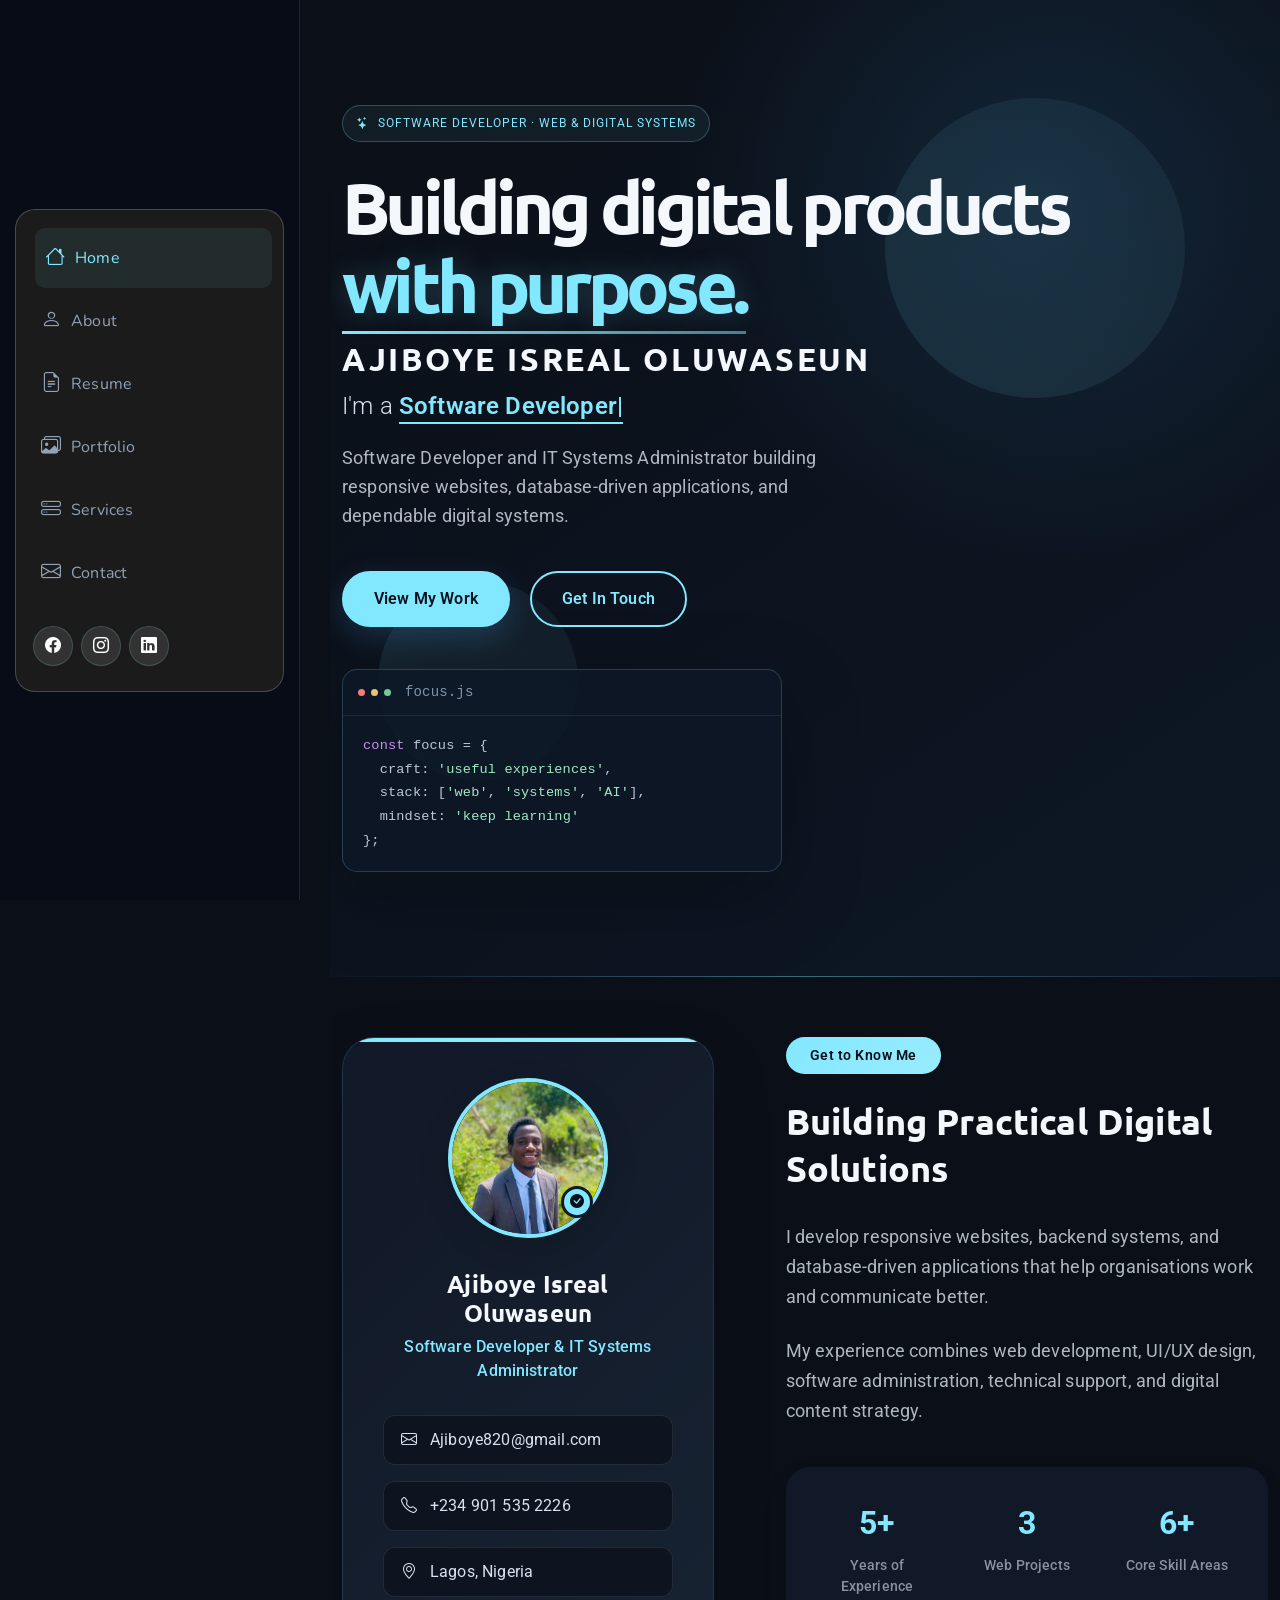
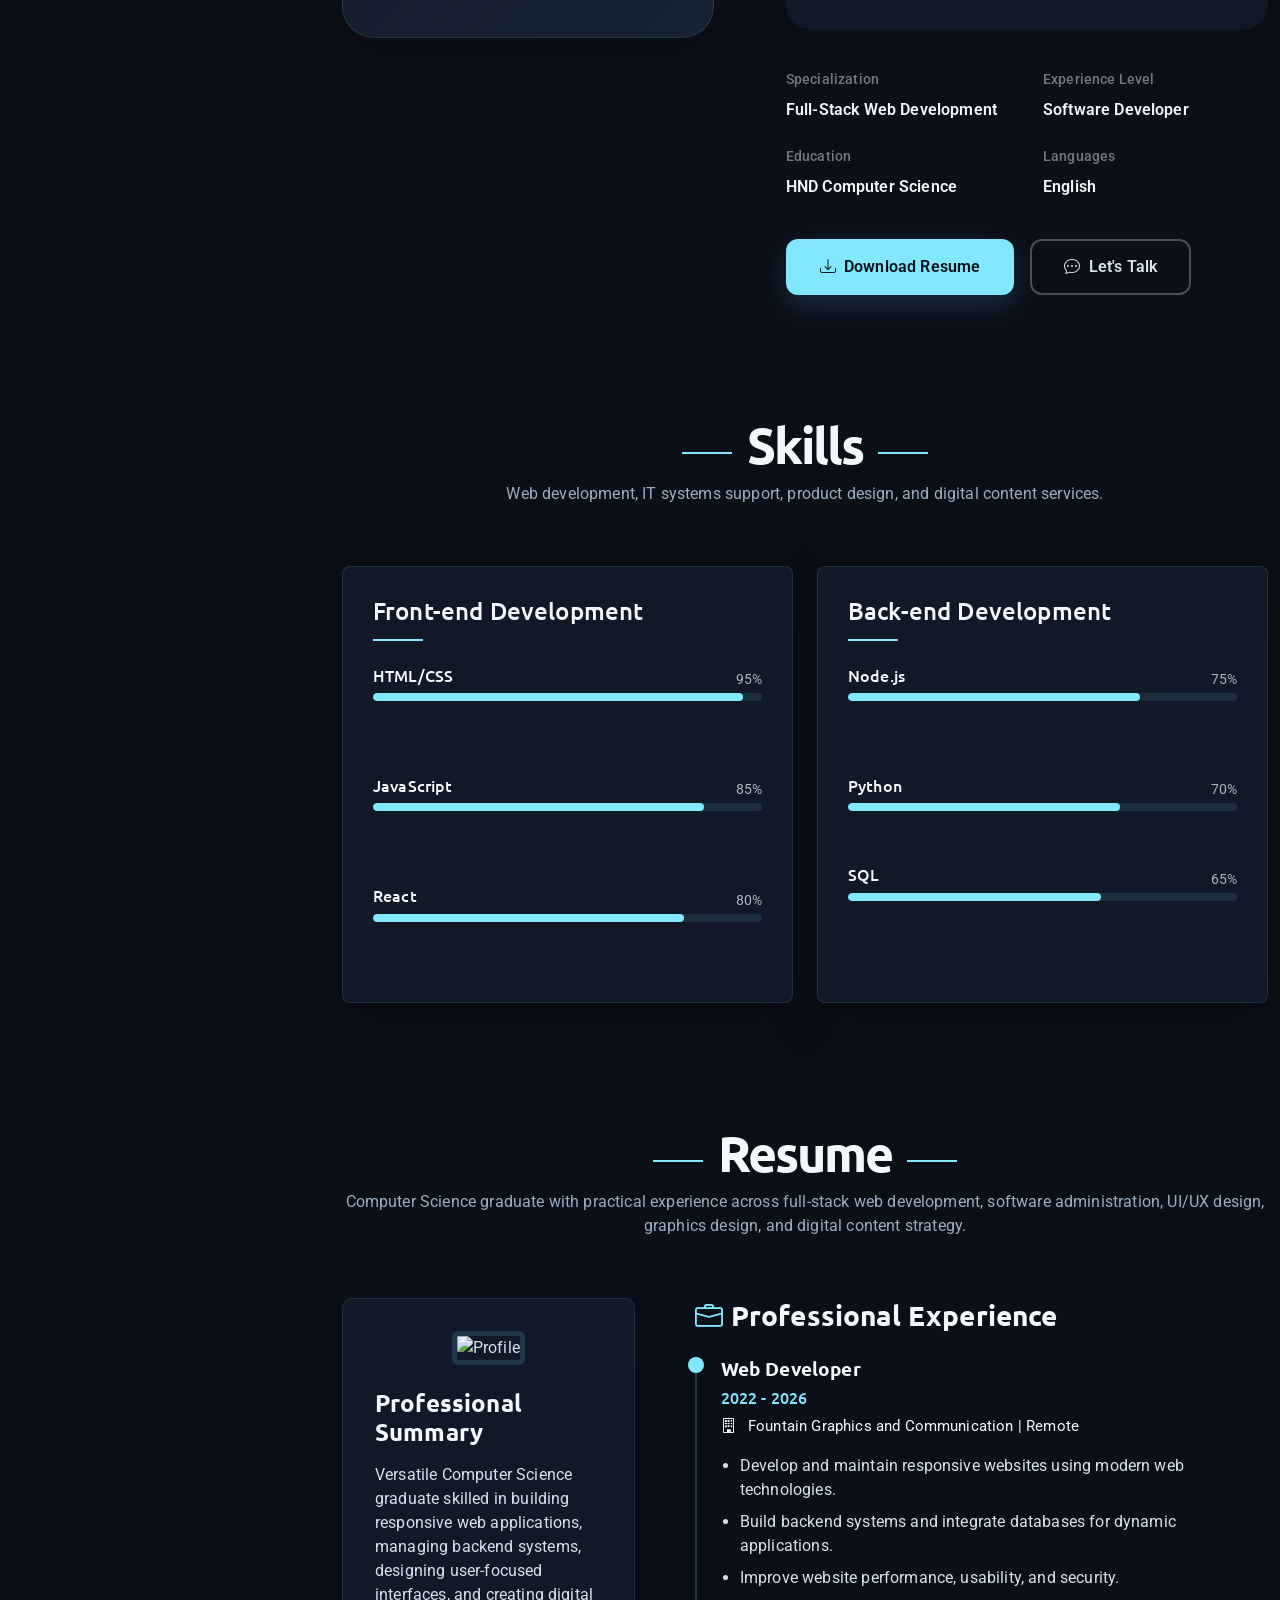
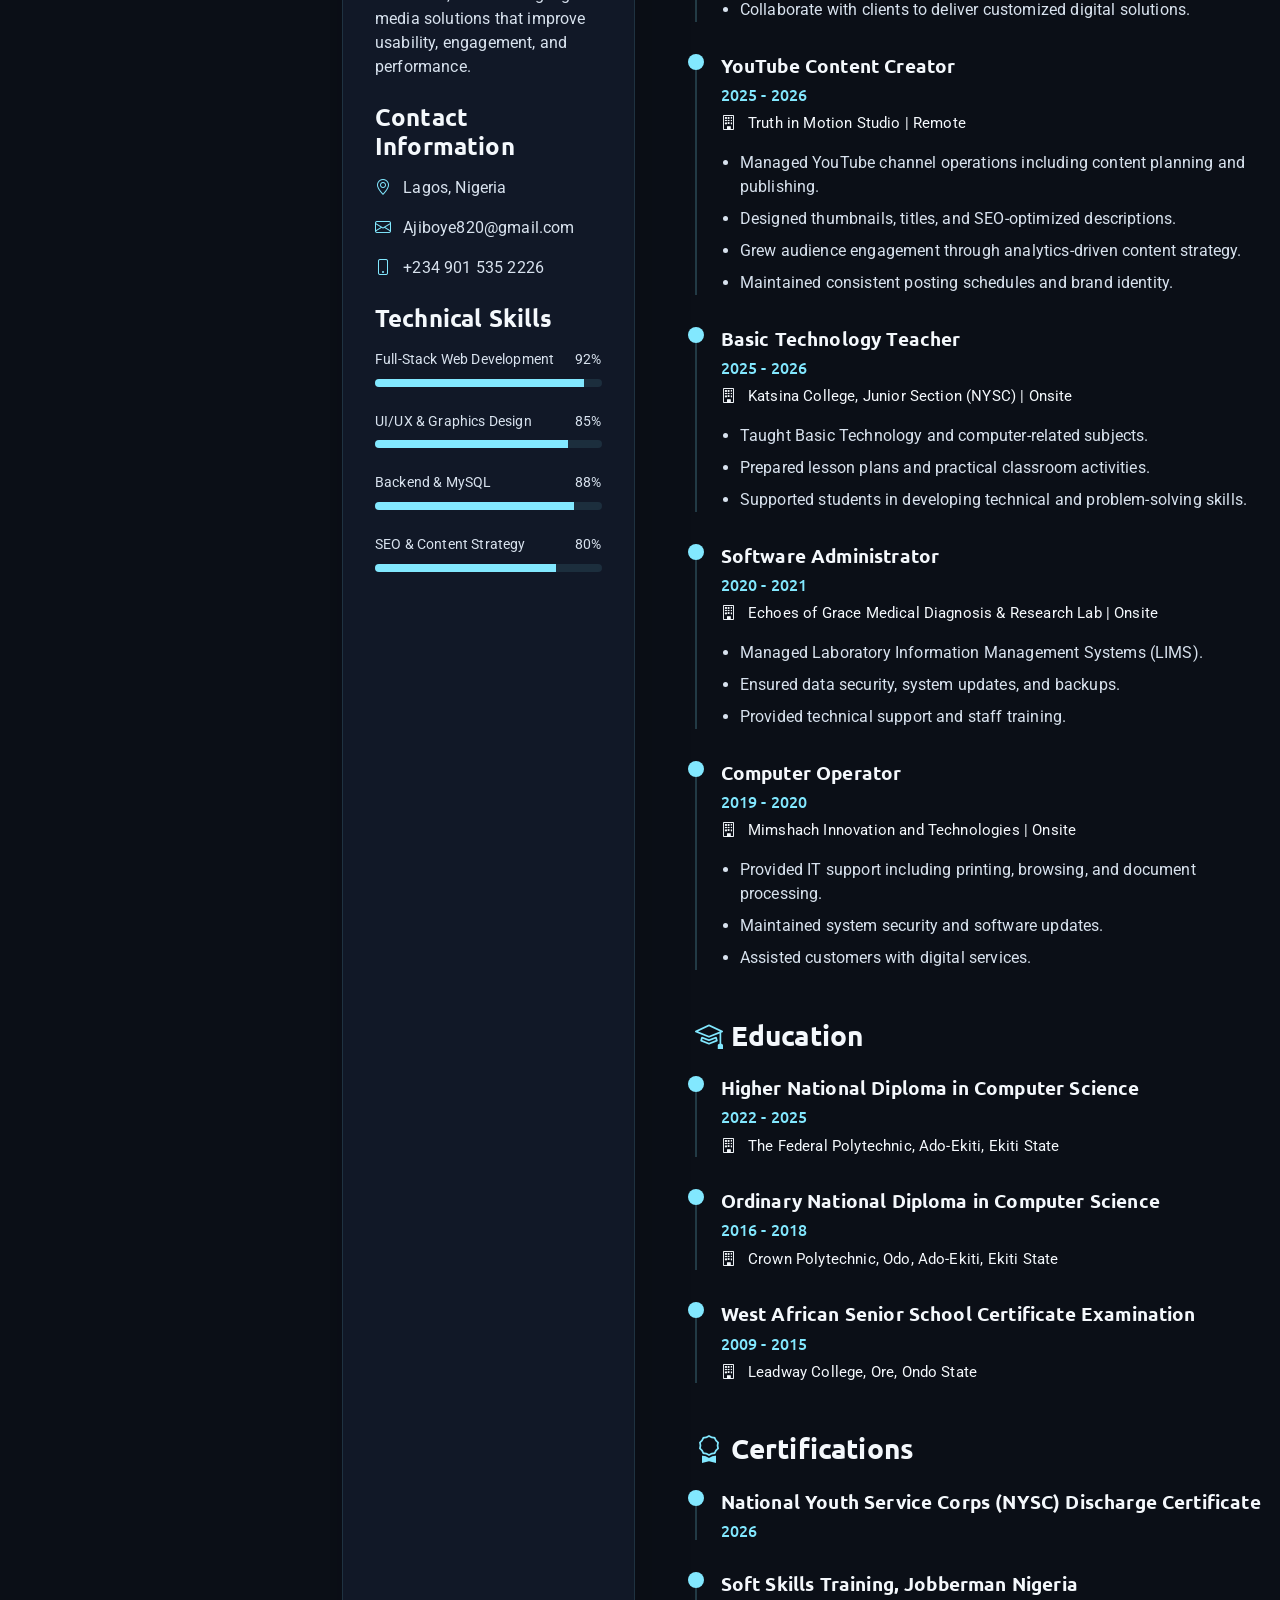
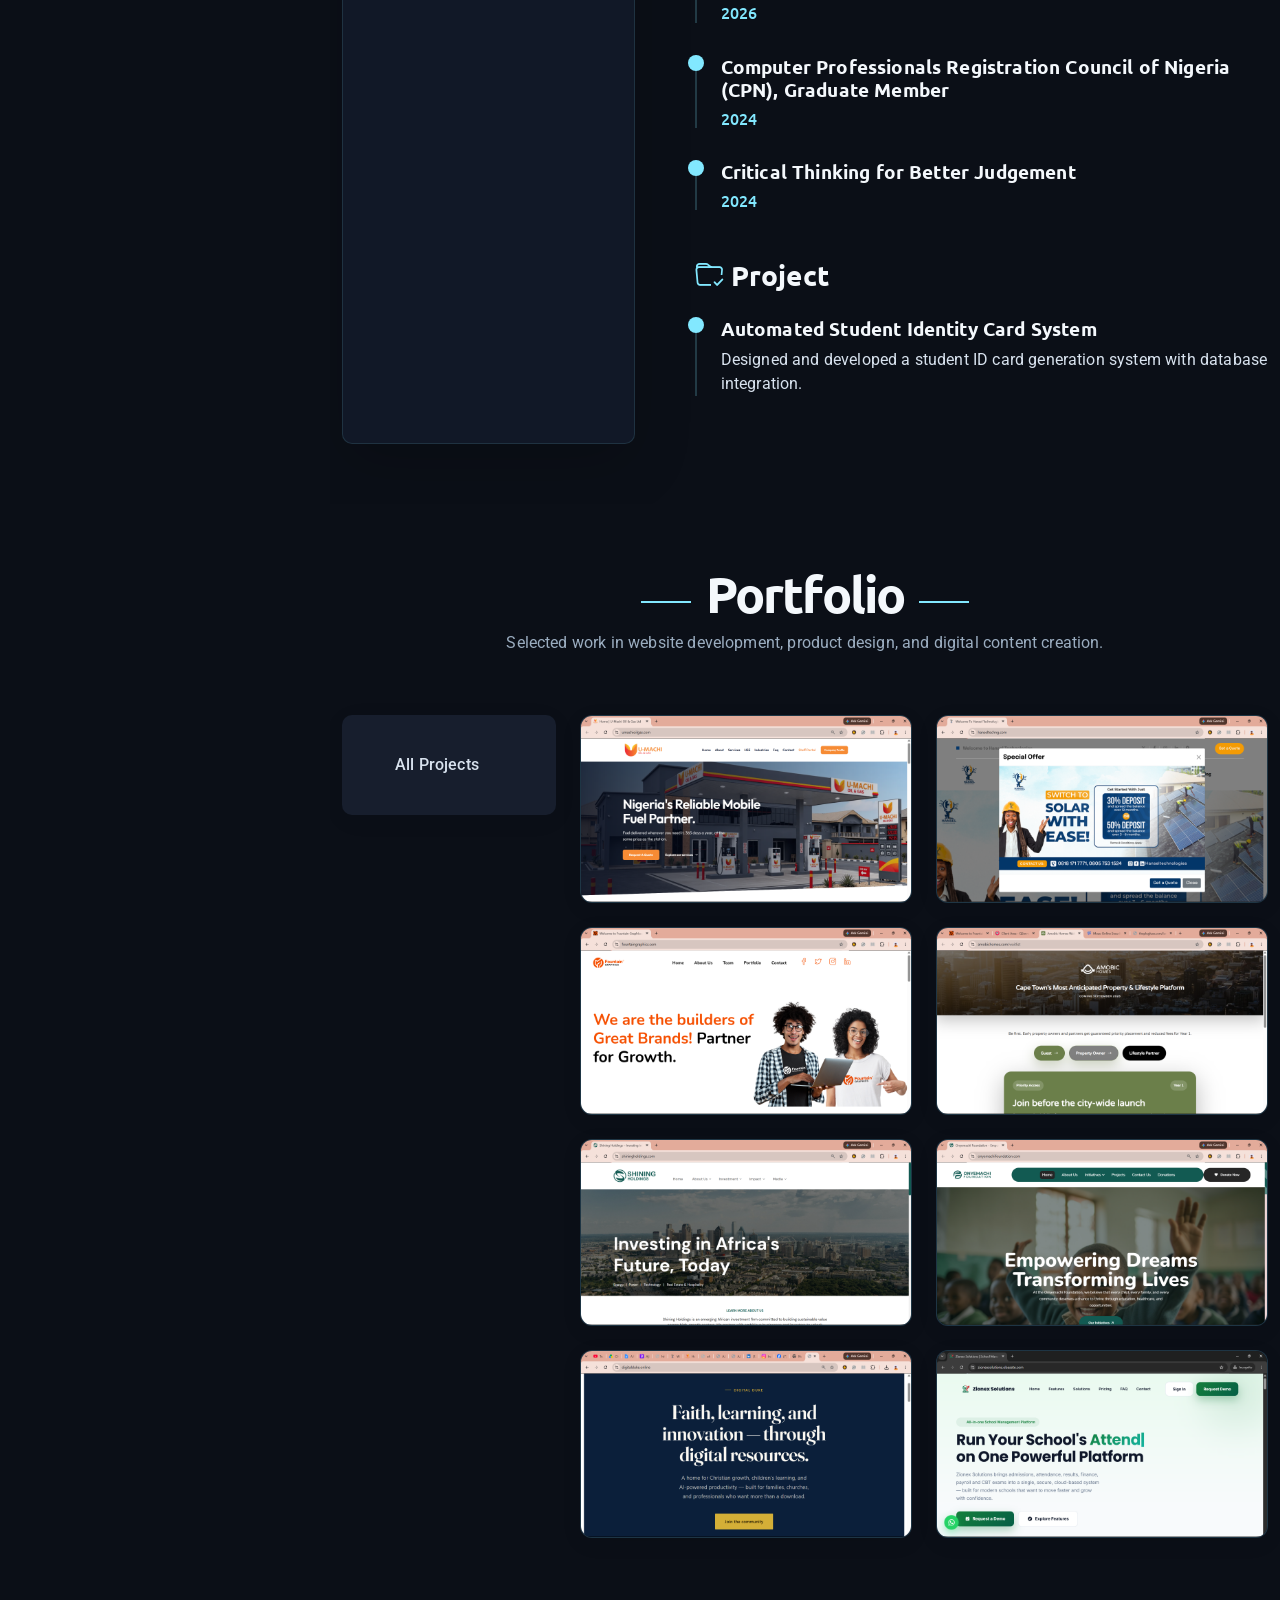
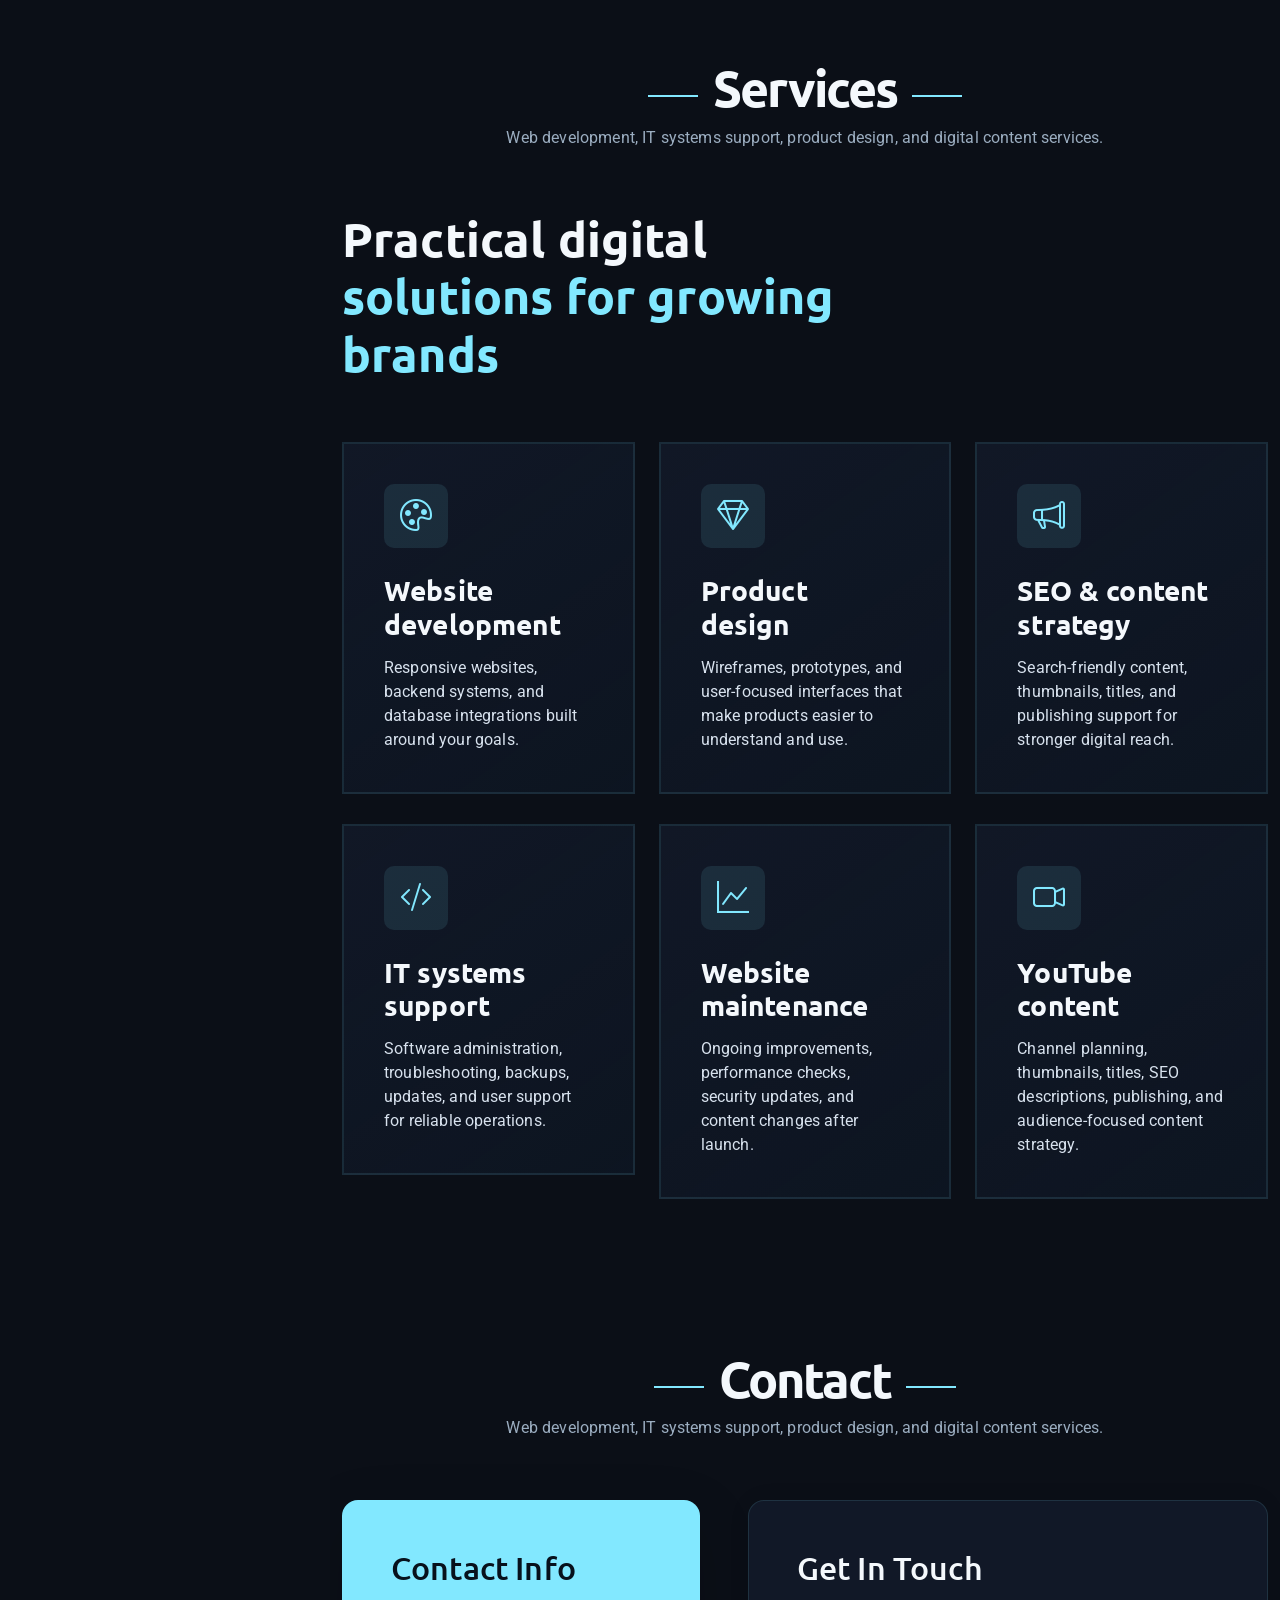
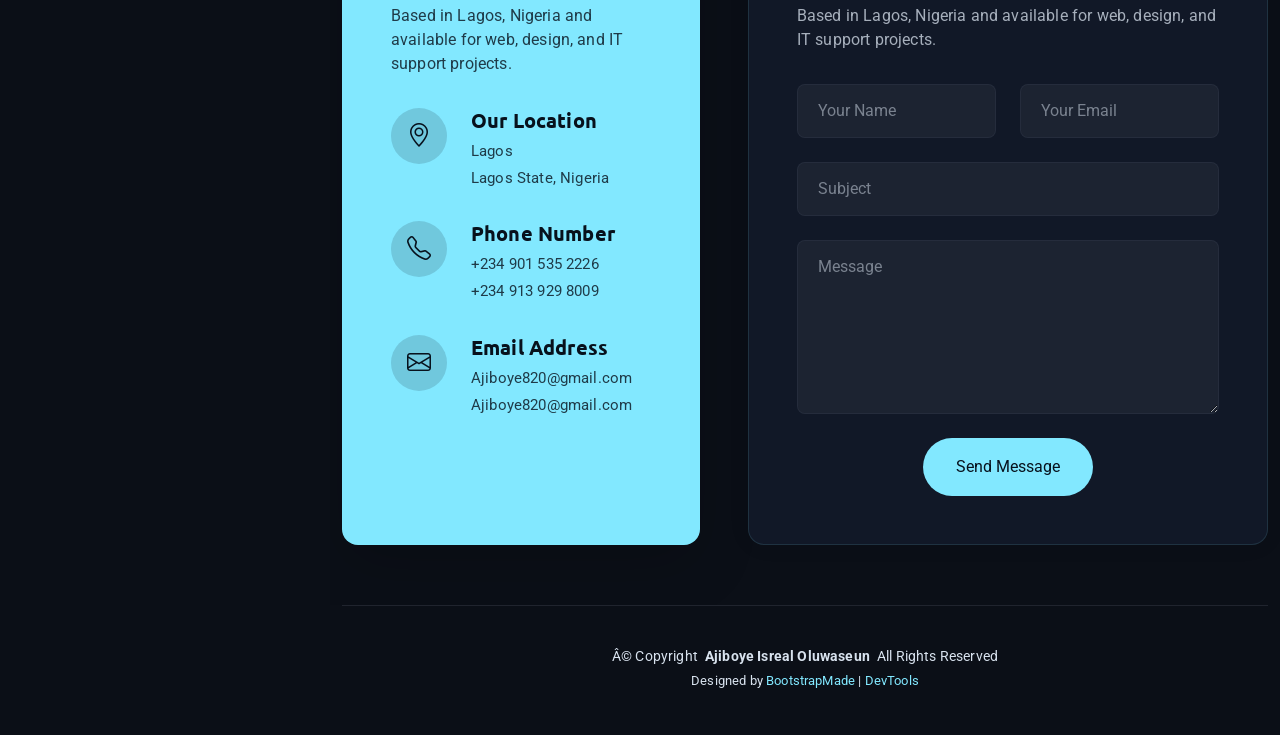
==== index.html @ 8c98b82a "commit" ====
<!DOCTYPE html>
<html lang="en">

<head>
  <meta charset="utf-8">
  <meta content="width=device-width, initial-scale=1.0" name="viewport">
  <title>Ajiboye Isreal Oluwaseun || Portfolio Page</title>
  <meta name="description" content="">
  <meta name="keywords" content="">

  <!-- Favicons -->
  <link href="assets/img/favicon.png" rel="icon">
  <link href="assets/img/apple-touch-icon.png" rel="apple-touch-icon">

  <!-- Fonts -->
  <link href="https://fonts.googleapis.com" rel="preconnect">
  <link href="https://fonts.gstatic.com" rel="preconnect" crossorigin>
  <link href="https://fonts.googleapis.com/css2?family=Roboto:ital,wght@0,100;0,300;0,400;0,500;0,700;0,900;1,100;1,300;1,400;1,500;1,700;1,900&family=Ubuntu:ital,wght@0,300;0,400;0,500;0,700;1,300;1,400;1,500;1,700&family=Nunito:ital,wght@0,200;0,300;0,400;0,500;0,600;0,700;0,800;0,900;1,200;1,300;1,400;1,500;1,600;1,700;1,800;1,900&display=swap" rel="stylesheet">

  <!-- Vendor CSS Files -->
  <link href="assets/vendor/bootstrap/css/bootstrap.min.css" rel="stylesheet">
  <link href="assets/vendor/bootstrap-icons/bootstrap-icons.css" rel="stylesheet">
  <link href="assets/vendor/aos/aos.css" rel="stylesheet">
  <link href="assets/vendor/glightbox/css/glightbox.min.css" rel="stylesheet">
  <link href="assets/vendor/swiper/swiper-bundle.min.css" rel="stylesheet">

  <!-- Main CSS File -->
  <link href="assets/css/main.css" rel="stylesheet">

  <!-- =======================================================
  * Template Name: SnapFolio
  * Template URL: https://bootstrapmade.com/snapfolio-bootstrap-portfolio-template/
  * Updated: Jul 21 2025 with Bootstrap v5.3.7
  * Author: BootstrapMade.com
  * License: https://bootstrapmade.com/license/
  ======================================================== -->
</head>

<body class="index-page">

  <header id="header" class="header dark-background d-flex flex-column justify-content-center">
    <i class="header-toggle d-xl-none bi bi-list"></i>

    <div class="header-container d-flex flex-column align-items-start">
      <nav id="navmenu" class="navmenu">
        <ul>
          <li><a href="#hero" class="active"><i class="bi bi-house navicon"></i>Home</a></li>
          <li><a href="#about"><i class="bi bi-person navicon"></i> About</a></li>
          <li><a href="#resume"><i class="bi bi-file-earmark-text navicon"></i> Resume</a></li>
          <li><a href="#portfolio"><i class="bi bi-images navicon"></i> Portfolio</a></li>
          <li><a href="#services"><i class="bi bi-hdd-stack navicon"></i> Services</a></li>
        
          <li><a href="#contact"><i class="bi bi-envelope navicon"></i> Contact</a></li>
        </ul>
      </nav>

      <div class="social-links text-center">
        <a href="https://www.facebook.com/hisrealite" class="facebook" target="_blank" rel="noopener noreferrer" aria-label="Facebook"><i class="bi bi-facebook"></i></a>
        <a href="https://www.instagram.com/hisrealitee/" class="instagram" target="_blank" rel="noopener noreferrer" aria-label="Instagram"><i class="bi bi-instagram"></i></a>
        <a href="https://www.linkedin.com/in/ajiboye-isreal-oluwaseun-0b1a16161/" class="linkedin" target="_blank" rel="noopener noreferrer" aria-label="LinkedIn"><i class="bi bi-linkedin"></i></a>
      </div>

    </div>

  </header>

  <main class="main">

    <!-- Hero Section -->
    <section id="hero" class="hero section">

      <div class="background-elements">
        <div class="bg-circle circle-1"></div>
        <div class="bg-circle circle-2"></div>
      </div>

      <div class="hero-content">

        <div class="container">
          <div class="row align-items-center">

            <div class="col-lg-12" data-aos="fade-right" data-aos-delay="100">
              <div class="hero-text">
                <span class="hero-kicker"><i class="bi bi-stars"></i> Software Developer · Web &amp; Digital Systems</span>
                <h1>Building digital products<br><span class="accent-text">with purpose.</span></h1>
                <h2>Ajiboye Isreal Oluwaseun</h2>
                <p class="lead">I'm a <span class="typed" data-typed-items="Software Developer, Full-Stack Web Developer, IT Systems Administrator"></span></p>
                <p class="description">Software Developer and IT Systems Administrator building responsive websites, database-driven applications, and dependable digital systems.</p>

                <div class="hero-actions">
                  <a href="#portfolio" class="btn btn-primary">View My Work</a>
                  <a href="#contact" class="btn btn-outline">Get In Touch</a>
                </div>

                <div class="hero-code-card" aria-label="Developer focus">
                  <div class="hero-code-bar"><span></span><span></span><span></span><small>focus.js</small></div>
                  <pre><code><em>const</em> focus = {
  craft: <strong>'useful experiences'</strong>,
  stack: [<strong>'web'</strong>, <strong>'systems'</strong>, <strong>'AI'</strong>],
  mindset: <strong>'keep learning'</strong>
};</code></pre>
                </div>

               
              </div>
            </div>
        </div>
      </div>

    </section><!-- /Hero Section -->

    <!-- About Section -->
    <section id="about" class="about section">

      <div class="container" data-aos="fade-up" data-aos-delay="100">

        <div class="row">
          <div class="col-lg-5" data-aos="zoom-in" data-aos-delay="200">
            <div class="profile-card">
              <div class="profile-header">
                <div class="profile-image">
                  <img src="assets/img/profile/isrealite.png" alt="Profile Image" class="img-fluid">
                </div>
                <div class="profile-badge">
                  <i class="bi bi-check-circle-fill"></i>
                </div>
              </div>

              <div class="profile-content">
                <h3>Ajiboye Isreal Oluwaseun</h3>
                <p class="profession">Software Developer &amp; IT Systems Administrator</p>

                <div class="contact-links">
                  <a href="mailto:Ajiboye820@gmail.com" class="contact-item">
                    <i class="bi bi-envelope"></i>
                    Ajiboye820@gmail.com
                  </a>
                  <a href="tel:+2349015352226" class="contact-item">
                    <i class="bi bi-telephone"></i>
                    +234 901 535 2226
                  </a>
                  <a href="#" class="contact-item">
                    <i class="bi bi-geo-alt"></i>
                    Lagos, Nigeria
                  </a>
                </div>
              </div>
            </div>
          </div>

          <div class="col-lg-7" data-aos="fade-left" data-aos-delay="300">
            <div class="about-content">
              <div class="section-header">
                <span class="badge-text">Get to Know Me</span>
                <h2>Building Practical Digital Solutions</h2>
              </div>

              <div class="description">
                <p>I develop responsive websites, backend systems, and database-driven applications that help organisations work and communicate better.</p>

                <p>My experience combines web development, UI/UX design, software administration, technical support, and digital content strategy.</p>
              </div>

              <div class="stats-grid">
                <div class="stat-item">
                  <div class="stat-number">5+</div>
                  <div class="stat-label">Years of Experience</div>
                </div>
                <div class="stat-item">
                  <div class="stat-number">3</div>
                  <div class="stat-label">Web Projects</div>
                </div>
                <div class="stat-item">
                  <div class="stat-number">6+</div>
                  <div class="stat-label">Core Skill Areas</div>
                </div>
              </div>

              <div class="details-grid">
                <div class="detail-row">
                  <div class="detail-item">
                    <span class="detail-label">Specialization</span>
                    <span class="detail-value">Full-Stack Web Development</span>
                  </div>
                  <div class="detail-item">
                    <span class="detail-label">Experience Level</span>
                    <span class="detail-value">Software Developer</span>
                  </div>
                </div>
                <div class="detail-row">
                  <div class="detail-item">
                    <span class="detail-label">Education</span>
                    <span class="detail-value">HND Computer Science</span>
                  </div>
                  <div class="detail-item">
                    <span class="detail-label">Languages</span>
                    <span class="detail-value">English</span>
                  </div>
                </div>
              </div>

              <div class="cta-section">
                <a href="#" class="btn btn-primary">
                  <i class="bi bi-download"></i>
                  Download Resume
                </a>
                <a href="#" class="btn btn-outline">
                  <i class="bi bi-chat-dots"></i>
                  Let's Talk
                </a>
              </div>
            </div>
          </div>
        </div>

      </div>

    </section><!-- /About Section -->

  

    <!-- Skills Section -->
    <section id="skills" class="skills section">

      <!-- Section Title -->
      <div class="container section-title" data-aos="fade-up">
        <h2>Skills</h2>
        <p>Web development, IT systems support, product design, and digital content services.</p>
      </div><!-- End Section Title -->

      <div class="container" data-aos="fade-up" data-aos-delay="100">

        <div class="row">
          <div class="col-lg-6">
            <div class="skills-category" data-aos="fade-up" data-aos-delay="200">
              <h3>Front-end Development</h3>
              <div class="skills-animation">
                <div class="skill-item">
                  <div class="d-flex justify-content-between align-items-center">
                    <h4>HTML/CSS</h4>
                    <span class="skill-percentage">95%</span>
                  </div>
                  <div class="progress">
                    <div class="progress-bar" role="progressbar" aria-valuenow="95" aria-valuemin="0" aria-valuemax="100"></div>
                  </div>
                  <div class="skill-tooltip">Expert level knowledge of semantic HTML5 and modern CSS3 techniques</div>
                </div>

                <div class="skill-item">
                  <div class="d-flex justify-content-between align-items-center">
                    <h4>JavaScript</h4>
                    <span class="skill-percentage">85%</span>
                  </div>
                  <div class="progress">
                    <div class="progress-bar" role="progressbar" aria-valuenow="85" aria-valuemin="0" aria-valuemax="100"></div>
                  </div>
                  <div class="skill-tooltip">Strong proficiency in ES6+, DOM manipulation, and modern frameworks</div>
                </div>

                <div class="skill-item">
                  <div class="d-flex justify-content-between align-items-center">
                    <h4>React</h4>
                    <span class="skill-percentage">80%</span>
                  </div>
                  <div class="progress">
                    <div class="progress-bar" role="progressbar" aria-valuenow="80" aria-valuemin="0" aria-valuemax="100"></div>
                  </div>
                  <div class="skill-tooltip">Experience with React hooks, state management, and component architecture</div>
                </div>
              </div>
            </div><!-- End Frontend Skills -->
          </div>

          <div class="col-lg-6">
            <div class="skills-category" data-aos="fade-up" data-aos-delay="300">
              <h3>Back-end Development</h3>
              <div class="skills-animation">
                <div class="skill-item">
                  <div class="d-flex justify-content-between align-items-center">
                    <h4>Node.js</h4>
                    <span class="skill-percentage">75%</span>
                  </div>
                  <div class="progress">
                    <div class="progress-bar" role="progressbar" aria-valuenow="75" aria-valuemin="0" aria-valuemax="100"></div>
                  </div>
                  <div class="skill-tooltip">Server-side JavaScript development with Express and REST APIs</div>
                </div>

                <div class="skill-item">
                  <div class="d-flex justify-content-between align-items-center">
                    <h4>Python</h4>
                    <span class="skill-percentage">70%</span>
                  </div>
                  <div class="progress">
                    <div class="progress-bar" role="progressbar" aria-valuenow="70" aria-valuemin="0" aria-valuemax="100"></div>
                  </div>
                  <div class="skill-tooltip">Python development with Django and data analysis tools</div>
                </div>

                <div class="skill-item">
                  <div class="d-flex justify-content-between align-items-center">
                    <h4>SQL</h4>
                    <span class="skill-percentage">65%</span>
                  </div>
                  <div class="progress">
                    <div class="progress-bar" role="progressbar" aria-valuenow="65" aria-valuemin="0" aria-valuemax="100"></div>
                  </div>
                  <div class="skill-tooltip">Database design, optimization, and complex queries</div>
                </div>
              </div>
            </div><!-- End Backend Skills -->
          </div>
        </div>

      </div>

    </section><!-- /Skills Section -->

    <!-- Resume Section -->
    <section id="resume" class="resume section">

      <!-- Section Title -->
      <div class="container section-title" data-aos="fade-up">
        <h2>Resume</h2>
        <p>Computer Science graduate with practical experience across full-stack web development, software administration, UI/UX design, graphics design, and digital content strategy.</p>
      </div><!-- End Section Title -->

      <div class="container" data-aos="fade-up" data-aos-delay="100">

        <div class="row gy-4">
          <!-- Left column with summary and contact -->
          <div class="col-lg-4">
            <div class="resume-side" data-aos="fade-right" data-aos-delay="100">
              <div class="profile-img mb-4">
                <img src="assets/img/profile/profile-square-2.webp" alt="Profile" class="img-fluid rounded">
              </div>

              <h3>Professional Summary</h3>
              <p>Versatile Computer Science graduate skilled in building responsive web applications, managing backend systems, designing user-focused interfaces, and creating digital media solutions that improve usability, engagement, and performance.</p>

              <h3 class="mt-4">Contact Information</h3>
              <ul class="contact-info list-unstyled">
                <li><i class="bi bi-geo-alt"></i> Lagos, Nigeria</li>
                <li><i class="bi bi-envelope"></i> Ajiboye820@gmail.com</li>
                <li><i class="bi bi-phone"></i> +234 901 535 2226</li>
              </ul>

              <div class="skills-animation mt-4">
                <h3>Technical Skills</h3>
                <div class="skill-item">
                  <div class="d-flex justify-content-between">
                    <span>Full-Stack Web Development</span>
                    <span>92%</span>
                  </div>
                  <div class="progress">
                    <div class="progress-bar" role="progressbar" aria-valuenow="92" aria-valuemin="0" aria-valuemax="100"></div>
                  </div>
                </div>

                <div class="skill-item">
                  <div class="d-flex justify-content-between">
                    <span>UI/UX & Graphics Design</span>
                    <span>85%</span>
                  </div>
                  <div class="progress">
                    <div class="progress-bar" role="progressbar" aria-valuenow="85" aria-valuemin="0" aria-valuemax="100"></div>
                  </div>
                </div>

                <div class="skill-item">
                  <div class="d-flex justify-content-between">
                    <span>Backend & MySQL</span>
                    <span>88%</span>
                  </div>
                  <div class="progress">
                    <div class="progress-bar" role="progressbar" aria-valuenow="88" aria-valuemin="0" aria-valuemax="100"></div>
                  </div>
                </div>

                <div class="skill-item">
                  <div class="d-flex justify-content-between">
                    <span>SEO & Content Strategy</span>
                    <span>80%</span>
                  </div>
                  <div class="progress">
                    <div class="progress-bar" role="progressbar" aria-valuenow="80" aria-valuemin="0" aria-valuemax="100"></div>
                  </div>
                </div>
              </div>
            </div>
          </div>

          <!-- Right column with experience and education -->
          <div class="col-lg-8 ps-4 ps-lg-5">
            <!-- Experience Section -->
            <div class="resume-section" data-aos="fade-up">
              <h3><i class="bi bi-briefcase me-2"></i>Professional Experience</h3>

              <div class="resume-item">
                <h4>Web Developer</h4>
                <h5>2022 - 2026</h5>
                <p class="company"><i class="bi bi-building"></i> Fountain Graphics and Communication | Remote</p>
                <ul>
                  <li>Develop and maintain responsive websites using modern web technologies.</li>
                  <li>Build backend systems and integrate databases for dynamic applications.</li>
                  <li>Improve website performance, usability, and security.</li>
                  <li>Collaborate with clients to deliver customized digital solutions.</li>
                </ul>
              </div>

              <div class="resume-item">
                <h4>YouTube Content Creator</h4>
                <h5>2025 - 2026</h5>
                <p class="company"><i class="bi bi-building"></i> Truth in Motion Studio | Remote</p>
                <ul>
                  <li>Managed YouTube channel operations including content planning and publishing.</li>
                  <li>Designed thumbnails, titles, and SEO-optimized descriptions.</li>
                  <li>Grew audience engagement through analytics-driven content strategy.</li>
                  <li>Maintained consistent posting schedules and brand identity.</li>
                </ul>
              </div>

              <div class="resume-item">
                <h4>Basic Technology Teacher</h4>
                <h5>2025 - 2026</h5>
                <p class="company"><i class="bi bi-building"></i> Katsina College, Junior Section (NYSC) | Onsite</p>
                <ul>
                  <li>Taught Basic Technology and computer-related subjects.</li>
                  <li>Prepared lesson plans and practical classroom activities.</li>
                  <li>Supported students in developing technical and problem-solving skills.</li>
                </ul>
              </div>

              <div class="resume-item">
                <h4>Software Administrator</h4>
                <h5>2020 - 2021</h5>
                <p class="company"><i class="bi bi-building"></i> Echoes of Grace Medical Diagnosis &amp; Research Lab | Onsite</p>
                <ul>
                  <li>Managed Laboratory Information Management Systems (LIMS).</li>
                  <li>Ensured data security, system updates, and backups.</li>
                  <li>Provided technical support and staff training.</li>
                </ul>
              </div>

              <div class="resume-item">
                <h4>Computer Operator</h4>
                <h5>2019 - 2020</h5>
                <p class="company"><i class="bi bi-building"></i> Mimshach Innovation and Technologies | Onsite</p>
                <ul>
                  <li>Provided IT support including printing, browsing, and document processing.</li>
                  <li>Maintained system security and software updates.</li>
                  <li>Assisted customers with digital services.</li>
                </ul>
              </div>
            </div>

            <!-- Education Section -->
            <div class="resume-section" data-aos="fade-up" data-aos-delay="100">
              <h3><i class="bi bi-mortarboard me-2"></i>Education</h3>

              <div class="resume-item">
                <h4>Higher National Diploma in Computer Science</h4>
                <h5>2022 - 2025</h5>
                <p class="company"><i class="bi bi-building"></i> The Federal Polytechnic, Ado-Ekiti, Ekiti State</p>
              </div>

              <div class="resume-item">
                <h4>Ordinary National Diploma in Computer Science</h4>
                <h5>2016 - 2018</h5>
                <p class="company"><i class="bi bi-building"></i> Crown Polytechnic, Odo, Ado-Ekiti, Ekiti State</p>
              </div>

              <div class="resume-item">
                <h4>West African Senior School Certificate Examination</h4>
                <h5>2009 - 2015</h5>
                <p class="company"><i class="bi bi-building"></i> Leadway College, Ore, Ondo State</p>
              </div>
            </div>

            <!-- Certifications Section -->
            <div class="resume-section" data-aos="fade-up" data-aos-delay="200">
              <h3><i class="bi bi-award me-2"></i>Certifications</h3>

              <div class="resume-item">
                <h4>National Youth Service Corps (NYSC) Discharge Certificate</h4>
                <h5>2026</h5>
              </div>

              <div class="resume-item">
                <h4>Soft Skills Training, Jobberman Nigeria</h4>
                <h5>2026</h5>
              </div>

              <div class="resume-item">
                <h4>Computer Professionals Registration Council of Nigeria (CPN), Graduate Member</h4>
                <h5>2024</h5>
              </div>

              <div class="resume-item">
                <h4>Critical Thinking for Better Judgement</h4>
                <h5>2024</h5>
              </div>
            </div>

            <!-- Projects Section -->
            <div class="resume-section" data-aos="fade-up" data-aos-delay="300">
              <h3><i class="bi bi-folder-check me-2"></i>Project</h3>

              <div class="resume-item">
                <h4>Automated Student Identity Card System</h4>
                <p>Designed and developed a student ID card generation system with database integration.</p>
              </div>
            </div>
          </div>
        </div>

      </div>

    </section><!-- /Resume Section -->

    <!-- Portfolio Section -->
    <section id="portfolio" class="portfolio section">

      <!-- Section Title -->
      <div class="container section-title" data-aos="fade-up">
        <h2>Portfolio</h2>
        <p>Selected work in website development, product design, and digital content creation.</p>
      </div><!-- End Section Title -->

      <div class="container" data-aos="fade-up" data-aos-delay="100">

        <div class="isotope-layout" data-default-filter="*" data-layout="masonry" data-sort="original-order">

          <div class="row">
            <div class="col-lg-3 filter-sidebar">
              <div class="filters-wrapper" data-aos="fade-right" data-aos-delay="150">
                <ul class="portfolio-filters isotope-filters">
                  <li data-filter=".filter-development">All Projects</li>
                </ul>
              </div>
            </div>

            <div class="col-lg-9">
              <div class="row gy-4 portfolio-container isotope-container" data-aos="fade-up" data-aos-delay="200">

                <div class="col-lg-6 col-md-6 portfolio-item isotope-item filter-development">
                  <div class="portfolio-wrap">
                    <img src="assets/img/portfolio/web/umachi.png" class="img-fluid" alt="Umachi Oil and Gas website preview" loading="lazy" data-device-preview data-live-url="https://www.umachioilgas.com/" data-desktop-url="https://www.umachioilgas.com/" data-mobile-url="https://www.umachioilgas.com/" data-description="A responsive website for Umachi Oil and Gas." data-technologies="Website Development">
                    <div class="portfolio-info">
                      <div class="content">
                        <span class="category">Umachi Oil and Gas</span>
                       
                        <div class="portfolio-links">
                          <a href="https://www.umachioilgas.com/" target="_blank" rel="noopener noreferrer" title="View Live Project"><i class="bi bi-box-arrow-up-right"></i></a>
                          <a href="portfolio-details.html?project=umachi" title="More Details"><i class="bi bi-arrow-right"></i></a>
                        </div>
                      </div>
                    </div>
                  </div>
                </div><!-- End Portfolio Item -->

                <div class="col-lg-6 col-md-6 portfolio-item isotope-item filter-development">
                  <div class="portfolio-wrap">
                    <img src="assets/img/portfolio/web/hansel.png" class="img-fluid" alt="Hansel Tech website preview" loading="lazy" data-device-preview data-live-url="https://www.hanseltechng.com/" data-desktop-url="https://www.hanseltechng.com/" data-mobile-url="https://www.hanseltechng.com/" data-description="A modern technology company website for Hansel Tech NG." data-technologies="Website Development">
                    <div class="portfolio-info">
                      <div class="content">
                        <span class="category">Hansel Tech NG</span>
                        
                        <div class="portfolio-links">
                          <a href="https://www.hanseltechng.com/" target="_blank" rel="noopener noreferrer" title="View Live Project"><i class="bi bi-box-arrow-up-right"></i></a>
                          <a href="portfolio-details.html?project=hansel" title="More Details"><i class="bi bi-arrow-right"></i></a>
                        </div>
                      </div>
                    </div>
                  </div>
                </div><!-- End Portfolio Item -->

                <div class="col-lg-6 col-md-6 portfolio-item isotope-item filter-development">
                  <div class="portfolio-wrap">
                    <img src="assets/img/portfolio/web/fountaingraphics.png" class="img-fluid" alt="Fountain Graphics website preview" loading="lazy" data-device-preview data-live-url="https://www.fountaingraphics.com/" data-desktop-url="https://www.fountaingraphics.com/" data-mobile-url="https://www.fountaingraphics.com/" data-description="A modern graphics company website for Fountain Graphics." data-technologies="Website Development">
                    <div class="portfolio-info">
                      <div class="content">
                        <span class="category">Fountain Graphics</span>
                        
                        <div class="portfolio-links">
                          <a href="https://www.fountaingraphics.com/" target="_blank" rel="noopener noreferrer" title="View Live Project"><i class="bi bi-box-arrow-up-right"></i></a>
                          <a href="portfolio-details.html?project=fountaingraphics" title="More Details"><i class="bi bi-arrow-right"></i></a>
                        </div>
                      </div>
                    </div>
                  </div>
                </div><!-- End Portfolio Item -->

                <div class="col-lg-6 col-md-6 portfolio-item isotope-item filter-development">
                  <div class="portfolio-wrap">
                    <img src="assets/img/portfolio/web/amobichome.png" class="img-fluid" alt="Amobi Homes website preview" loading="lazy" data-device-preview data-live-url="https://www.amobichomes.com/" data-desktop-url="https://www.amobichomes.com/" data-mobile-url="https://www.amobichomes.com/" data-description="A modern real estate company website for Amobi Homes." data-technologies="Website Development">
                    <div class="portfolio-info">
                      <div class="content">
                        <span class="category">Amobis Homes</span>
                        
                        <div class="portfolio-links">
                          <a href="https://www.amobichomes.com/" target="_blank" rel="noopener noreferrer" title="View Live Project"><i class="bi bi-box-arrow-up-right"></i></a>
                          <a href="portfolio-details.html?project=amobichomes" title="More Details"><i class="bi bi-arrow-right"></i></a>
                        </div>
                      </div>
                    </div>
                  </div>
                </div><!-- End Portfolio Item -->

                <div class="col-lg-6 col-md-6 portfolio-item isotope-item filter-development">
                  <div class="portfolio-wrap">
                    <img src="assets/img/portfolio/web/shinning.png" class="img-fluid" alt="Shining Holdings website preview" loading="lazy" data-device-preview data-live-url="https://www.shiningholdings.com/" data-desktop-url="https://www.shiningholdings.com/" data-mobile-url="https://www.shiningholdings.com/" data-description="A modern financial services website for Shining Holdings." data-technologies="Website Development">
                    <div class="portfolio-info">
                      <div class="content">
                        <span class="category">Shining Holdings</span>
                        
                        <div class="portfolio-links">
                          <a href="https://www.shiningholdings.com/" target="_blank" rel="noopener noreferrer" title="View Live Project"><i class="bi bi-box-arrow-up-right"></i></a>
                          <a href="portfolio-details.html?project=shiningholdings" title="More Details"><i class="bi bi-arrow-right"></i></a>
                        </div>
                      </div>
                    </div>
                  </div>
                </div><!-- End Portfolio Item -->

                

                <div class="col-lg-6 col-md-6 portfolio-item isotope-item filter-product-design">
                  <div class="portfolio-wrap">
                    <img src="assets/img/portfolio/web/onyemachi.png" class="img-fluid" alt="Onyemachi Foundation website preview" loading="lazy" data-device-preview data-live-url="https://http://onyemachifoundation.com.ng/" data-desktop-url="https://http://onyemachifoundation.com.ng/" data-mobile-url="https://http://onyemachifoundation.com.ng/" data-description="A modern foundation website for Onyemachi Foundation." data-technologies="Product Design">
                    <div class="portfolio-info">
                      <div class="content">
                        <span class="category">Onyemachi Foundation</span>
                       
                        <div class="portfolio-links">
                          <a href="https://onyemachifoundation.com/" target="_blank" rel="noopener noreferrer" title="View Live Project"><i class="bi bi-box-arrow-up-right"></i></a>
                          <a href="portfolio-details.html?project=onyemachifoundation" title="More Details"><i class="bi bi-arrow-right"></i></a>
                        </div>
                      </div>
                    </div>
                  </div>
                </div><!-- End Portfolio Item -->

                <div class="col-lg-6 col-md-6 portfolio-item isotope-item filter-development">
                  <div class="portfolio-wrap">
                    <img src="assets/img/portfolio/web/digitalduke.png" class="img-fluid" alt="Shining Holdings website preview" loading="lazy" data-device-preview data-live-url="https://www.shiningholdings.com/" data-desktop-url="https://www.shiningholdings.com/" data-mobile-url="https://www.shiningholdings.com/" data-description="A modern financial services website for Shining Holdings." data-technologies="Website Development">
                    <div class="portfolio-info">
                      <div class="content">
                        <span class="category">Digital Duke</span>
                        
                        <div class="portfolio-links">
                          <a href="https://www.digitalduke.online/" target="_blank" rel="noopener noreferrer" title="View Live Project"><i class="bi bi-box-arrow-up-right"></i></a>
                          <a href="portfolio-details.html?project=digitalduke" title="More Details"><i class="bi bi-arrow-right"></i></a>
                        </div>
                      </div>
                    </div>
                  </div>
                </div><!-- End Portfolio Item -->

                <div class="col-lg-6 col-md-6 portfolio-item isotope-item filter-development">
                  <div class="portfolio-wrap">
                    <img src="assets/img/portfolio/web/zionexsolution.png" class="img-fluid" alt="Zionex Solutions website preview" loading="lazy" data-device-preview data-live-url="https://www.zionaexsolutions.obasete.com/" data-desktop-url="https://www.zionaexsolutions.obasete.com/" data-mobile-url="https://www.zionaexsolutions.obasete.com/" data-description="A modern financial services website for Zionex Solutions." data-technologies="Website Development">
                    <div class="portfolio-info">
                      <div class="content">
                        <span class="category">Zionex Solutions</span>
                        
                        <div class="portfolio-links">
                          <a href="https://www.zionaexsolutions.obasete.com/" target="_blank" rel="noopener noreferrer" title="View Live Project"><i class="bi bi-box-arrow-up-right"></i></a>
                          <a href="portfolio-details.html?project=zionexsolution" title="More Details"><i class="bi bi-arrow-right"></i></a>
                        </div>
                      </div>
                    </div>
                  </div>
                </div><!-- End Portfolio Item -->

              </div><!-- End Portfolio Container -->
            </div>
          </div>

        </div>

      </div>

    </section><!-- /Portfolio Section -->

    <!-- Services Section -->
    <section id="services" class="services section">

      <!-- Section Title -->
      <div class="container section-title" data-aos="fade-up">
        <h2>Services</h2>
        <p>Web development, IT systems support, product design, and digital content services.</p>
      </div><!-- End Section Title -->

      <div class="container" data-aos="fade-up" data-aos-delay="100">

        <div class="service-header">
          <div class="row align-items-center">
            <div class="col-lg-8 col-md-12">
              <div class="service-intro">
                <h2 class="service-heading">
                  <div>Practical digital</div>
                  <div><span>solutions for growing brands</span></div>
                </h2>
              </div>
            </div>
          </div>
        </div>

        <div class="row justify-content-center">
          <div class="col-lg-4 col-md-6" data-aos="fade-up" data-aos-delay="100">
            <div class="service-card position-relative z-1">
              <div class="service-icon">
                <i class="bi bi-palette"></i>
              </div>
              <a href="service-details.html" class="card-action d-flex align-items-center justify-content-center rounded-circle">
                <i class="bi bi-arrow-up-right"></i>
              </a>
              <h3>
                <a href="service-details.html">
                  Website <span>development</span>
                </a>
              </h3>
              <p>
                Responsive websites, backend systems, and database integrations built around your goals.
              </p>
            </div>
          </div>
          <div class="col-lg-4 col-md-6" data-aos="fade-up" data-aos-delay="200">
            <div class="service-card position-relative z-1">
              <div class="service-icon">
                <i class="bi bi-gem"></i>
              </div>
              <a href="service-details.html" class="card-action d-flex align-items-center justify-content-center rounded-circle">
                <i class="bi bi-arrow-up-right"></i>
              </a>
              <h3>
                <a href="service-details.html">
                  Product <span>design</span>
                </a>
              </h3>
              <p>
                Wireframes, prototypes, and user-focused interfaces that make products easier to understand and use.
              </p>
            </div>
          </div>
          <div class="col-lg-4 col-md-6" data-aos="fade-up" data-aos-delay="300">
            <div class="service-card position-relative z-1">
              <div class="service-icon">
                <i class="bi bi-megaphone"></i>
              </div>
              <a href="service-details.html" class="card-action d-flex align-items-center justify-content-center rounded-circle">
                <i class="bi bi-arrow-up-right"></i>
              </a>
              <h3>
                <a href="service-details.html">
                  SEO &amp; content <span>strategy</span>
                </a>
              </h3>
              <p>
                Search-friendly content, thumbnails, titles, and publishing support for stronger digital reach.
              </p>
            </div>
          </div>
          <div class="col-lg-4 col-md-6" data-aos="fade-up" data-aos-delay="100">
            <div class="service-card position-relative z-1">
              <div class="service-icon">
                <i class="bi bi-code-slash"></i>
              </div>
              <a href="service-details.html" class="card-action d-flex align-items-center justify-content-center rounded-circle">
                <i class="bi bi-arrow-up-right"></i>
              </a>
              <h3>
                <a href="service-details.html">
                  IT systems <span>support</span>
                </a>
              </h3>
              <p>
                Software administration, troubleshooting, backups, updates, and user support for reliable operations.
              </p>
            </div>
          </div>
          <div class="col-lg-4 col-md-6" data-aos="fade-up" data-aos-delay="200">
            <div class="service-card position-relative z-1">
              <div class="service-icon">
                <i class="bi bi-graph-up"></i>
              </div>
              <a href="service-details.html" class="card-action d-flex align-items-center justify-content-center rounded-circle">
                <i class="bi bi-arrow-up-right"></i>
              </a>
              <h3>
                <a href="service-details.html">
                  Website <span>maintenance</span>
                </a>
              </h3>
              <p>
                Ongoing improvements, performance checks, security updates, and content changes after launch.
              </p>
            </div>
          </div>
          <div class="col-lg-4 col-md-6" data-aos="fade-up" data-aos-delay="300">
            <div class="service-card position-relative z-1">
              <div class="service-icon">
                <i class="bi bi-camera-video"></i>
              </div>
              <a href="service-details.html" class="card-action d-flex align-items-center justify-content-center rounded-circle">
                <i class="bi bi-arrow-up-right"></i>
              </a>
              <h3>
                <a href="service-details.html">
                  YouTube <span>content</span>
                </a>
              </h3>
              <p>
                Channel planning, thumbnails, titles, SEO descriptions, publishing, and audience-focused content strategy.
              </p>
            </div>
          </div>
        </div>

      </div>

    </section><!-- /Services Section -->

   
    <!-- Contact Section -->
    <section id="contact" class="contact section">

      <!-- Section Title -->
      <div class="container section-title" data-aos="fade-up">
        <h2>Contact</h2>
        <p>Web development, IT systems support, product design, and digital content services.</p>
      </div><!-- End Section Title -->

      <div class="container">

        <div class="row g-4 g-lg-5">
          <div class="col-lg-5">
            <div class="info-box">
              <h3>Contact Info</h3>
              <p>Based in Lagos, Nigeria and available for web, design, and IT support projects.</p>

              <div class="info-item">
                <div class="icon-box">
                  <i class="bi bi-geo-alt"></i>
                </div>
                <div class="content">
                  <h4>Our Location</h4>
                  <p>Lagos</p>
                  <p>Lagos State, Nigeria</p>
                </div>
              </div>

              <div class="info-item">
                <div class="icon-box">
                  <i class="bi bi-telephone"></i>
                </div>
                <div class="content">
                  <h4>Phone Number</h4>
                  <p>+234 901 535 2226</p>
                  <p>+234 913 929 8009</p>
                </div>
              </div>

              <div class="info-item">
                <div class="icon-box">
                  <i class="bi bi-envelope"></i>
                </div>
                <div class="content">
                  <h4>Email Address</h4>
                  <p>Ajiboye820@gmail.com</p>
                  <p>Ajiboye820@gmail.com</p>
                </div>
              </div>
            </div>
          </div>

          <div class="col-lg-7">
            <div class="contact-form">
              <h3>Get In Touch</h3>
              <p>Based in Lagos, Nigeria and available for web, design, and IT support projects.</p>

              <form name="contact" method="POST" data-netlify="true" data-netlify-honeypot="bot-field" class="php-email-form">
                <input type="hidden" name="form-name" value="contact">
                <p class="visually-hidden"><label>Don't fill this out: <input name="bot-field"></label></p>
                <div class="row gy-4">

                  <div class="col-md-6">
                    <input type="text" name="name" class="form-control" placeholder="Your Name" required="">
                  </div>

                  <div class="col-md-6 ">
                    <input type="email" class="form-control" name="email" placeholder="Your Email" required="">
                  </div>

                  <div class="col-12">
                    <input type="text" class="form-control" name="subject" placeholder="Subject" required="">
                  </div>

                  <div class="col-12">
                    <textarea class="form-control" name="message" rows="6" placeholder="Message" required=""></textarea>
                  </div>

                  <div class="col-12 text-center">
                    <div class="loading">Loading</div>
                    <div class="error-message"></div>
                    <div class="sent-message">Your message has been sent. Thank you!</div>

                    <button type="submit" class="btn">Send Message</button>
                  </div>

                </div>
              </form>

            </div>
          </div>

        </div>

      </div>

    </section><!-- /Contact Section -->

  </main>

  <footer id="footer" class="footer position-relative">

    <div class="container">
      <div class="copyright text-center ">
        <p>Â© <span>Copyright</span> <strong class="px-1 sitename">Ajiboye Isreal Oluwaseun</strong> <span>All Rights Reserved</span></p>
      </div>
      <div class="credits">
        <!-- All the links in the footer should remain intact. -->
        <!-- You can delete the links only if you've purchased the pro version. -->
        <!-- Licensing information: https://bootstrapmade.com/license/ -->
        <!-- Purchase the pro version with working PHP/AJAX contact form: [buy-url] -->
        Designed by <a href="https://bootstrapmade.com/">BootstrapMade</a> | <a href="https://bootstrapmade.com/tools/">DevTools</a>
      </div>
    </div>

  </footer>

  <!-- Scroll Top -->
  <a href="#" id="scroll-top" class="scroll-top d-flex align-items-center justify-content-center"><i class="bi bi-arrow-up-short"></i></a>

  <!-- Preloader -->
  <div id="preloader"></div>

  <!-- Vendor JS Files -->
  <script src="assets/vendor/bootstrap/js/bootstrap.bundle.min.js"></script>
  <script src="assets/vendor/aos/aos.js"></script>
  <script src="assets/vendor/typed.js/typed.umd.js"></script>
  <script src="assets/vendor/purecounter/purecounter_vanilla.js"></script>
  <script src="assets/vendor/waypoints/noframework.waypoints.js"></script>
  <script src="assets/vendor/isotope-layout/isotope.pkgd.min.js"></script>
  <script src="assets/vendor/imagesloaded/imagesloaded.pkgd.min.js"></script>
  <script src="assets/vendor/glightbox/js/glightbox.min.js"></script>
  <script src="assets/vendor/swiper/swiper-bundle.min.js"></script>

  <!-- Main JS File -->
  <script src="assets/js/main.js"></script>

</body>

</html>
---- assets/css/main.css ----
/**
* Template Name: SnapFolio
* Template URL: https://bootstrapmade.com/snapfolio-bootstrap-portfolio-template/
* Updated: Jul 21 2025 with Bootstrap v5.3.7
* Author: BootstrapMade.com
* License: https://bootstrapmade.com/license/
*/

/*--------------------------------------------------------------
# Font & Color Variables
# Help: https://bootstrapmade.com/color-system/
--------------------------------------------------------------*/
/* Fonts */
:root {
  --default-font: "Roboto",  system-ui, -apple-system, "Segoe UI", Roboto, "Helvetica Neue", Arial, "Noto Sans", "Liberation Sans", sans-serif, "Apple Color Emoji", "Segoe UI Emoji", "Segoe UI Symbol", "Noto Color Emoji";
  --heading-font: "Ubuntu",  sans-serif;
  --nav-font: "Nunito",  sans-serif;
}

/* Global Colors - The following color variables are used throughout the website. Updating them here will change the color scheme of the entire website */
:root { 
  --background-color: #1f1f1f; /* Background color for the entire website, including individual sections */
  --default-color: #ffffff; /* Default color used for the majority of the text content across the entire website */
  --heading-color: #ffffff; /* Color for headings, subheadings and title throughout the website */
  --accent-color: #ececec; /* Accent color that represents your brand on the website. It's used for buttons, links, and other elements that need to stand out */
  --surface-color: #232323; /* The surface color is used as a background of boxed elements within sections, such as cards, icon boxes, or other elements that require a visual separation from the global background. */
  --contrast-color: #310606; /* Contrast color for text, ensuring readability against backgrounds of accent, heading, or default colors. */
}

/* Nav Menu Colors - The following color variables are used specifically for the navigation menu. They are separate from the global colors to allow for more customization options */
:root {
  --nav-color: rgba(236, 236, 236, 0.59);  /* The default color of the main navmenu links */
  --nav-hover-color: #ffffff; /* Applied to main navmenu links when they are hovered over or active */
  --nav-mobile-background-color: #393939; /* Used as the background color for mobile navigation menu */
  --nav-dropdown-background-color: #393939; /* Used as the background color for dropdown items that appear when hovering over primary navigation items */
  --nav-dropdown-color: #ffffff; /* Used for navigation links of the dropdown items in the navigation menu. */
  --nav-dropdown-hover-color: #ececec; /* Similar to --nav-hover-color, this color is applied to dropdown navigation links when they are hovered over. */
}

/* Color Presets - These classes override global colors when applied to any section or element, providing reuse of the sam color scheme. */

.light-background {
  --background-color: #2c2c2c;
  --surface-color: #323232;
}

.dark-background {
  --background-color: #040b14;
  --default-color: #ffffff;
  --heading-color: #ffffff;
  --surface-color: #151f2b;
  --contrast-color: #ffffff;
}

/* Smooth scroll */
:root {
  scroll-behavior: smooth;
}

/*--------------------------------------------------------------
# General Styling & Shared Classes
--------------------------------------------------------------*/
body {
  color: var(--default-color);
  background-color: var(--background-color);
  font-family: var(--default-font);
}

a {
  color: var(--accent-color);
  text-decoration: none;
  transition: 0.3s;
}

a:hover {
  color: color-mix(in srgb, var(--accent-color), transparent 25%);
  text-decoration: none;
}

h1,
h2,
h3,
h4,
h5,
h6 {
  color: var(--heading-color);
  font-family: var(--heading-font);
}

/* PHP Email Form Messages
------------------------------*/
.php-email-form .error-message {
  display: none;
  background: #df1529;
  color: #ffffff;
  text-align: left;
  padding: 15px;
  margin-bottom: 24px;
  font-weight: 600;
}

.php-email-form .sent-message {
  display: none;
  color: #ffffff;
  background: #059652;
  text-align: center;
  padding: 15px;
  margin-bottom: 24px;
  font-weight: 600;
}

.php-email-form .loading {
  display: none;
  background: var(--surface-color);
  text-align: center;
  padding: 15px;
  margin-bottom: 24px;
}

.php-email-form .loading:before {
  content: "";
  display: inline-block;
  border-radius: 50%;
  width: 24px;
  height: 24px;
  margin: 0 10px -6px 0;
  border: 3px solid var(--accent-color);
  border-top-color: var(--surface-color);
  animation: php-email-form-loading 1s linear infinite;
}

@keyframes php-email-form-loading {
  0% {
    transform: rotate(0deg);
  }

  100% {
    transform: rotate(360deg);
  }
}

/*--------------------------------------------------------------
# Global Header
--------------------------------------------------------------*/
.header {
  --background-color: #1b1b1b;
  --contrast-color: #444444;
  color: var(--default-color);
  position: fixed;
  top: 0;
  left: 0;
  bottom: 0;
  padding: 0 15px;
  width: 300px;
  transition: all ease-in-out 0.3s;
  overflow-y: auto;
  z-index: 997;
}

.header .header-container {
  border-radius: 20px;
  padding: 15px;
  background-color: var(--background-color);
  border: 1px solid color-mix(in srgb, var(--default-color), transparent 80%);
}

.header .social-links {
  margin: 0 0 10px 0;
}

.header .social-links a {
  font-size: 16px;
  display: inline-flex;
  align-items: center;
  justify-content: center;
  background: color-mix(in srgb, var(--default-color), transparent 90%);
  color: var(--default-color);
  margin: 0 2px;
  border-radius: 50%;
  text-align: center;
  width: 40px;
  height: 40px;
  transition: 0.3s;
}

.header .social-links a:hover {
  color: var(--contrast-color);
  background: var(--accent-color);
}

@media (min-width: 1200px) {

  .header~main,
  .header~#footer {
    margin-left: 330px;
  }
}

@media (max-width: 1199px) {
  .header {
    left: -100%;
  }
}

.header.header-show {
  left: 0;
}

.header .header-toggle {
  color: var(--contrast-color);
  background-color: var(--accent-color);
  font-size: 22px;
  display: flex;
  align-items: center;
  justify-content: center;
  width: 40px;
  height: 40px;
  border-radius: 50%;
  cursor: pointer;
  position: fixed;
  top: 15px;
  right: 15px;
  z-index: 9999;
  transition: background-color 0.3s;
}

.header .header-toggle:hover {
  color: var(--contrast-color);
  background-color: color-mix(in srgb, var(--accent-color) 90%, white 15%);
}

/*--------------------------------------------------------------
# Navigation Menu
--------------------------------------------------------------*/
.mobile-nav-toggle {
  display: none;
}

.navmenu {
  padding: 0;
  z-index: 9997;
  width: 100%;
}

.navmenu ul {
  list-style: none;
  padding: 0 0 20px 0;
  margin: 0;
}

.navmenu a,
.navmenu a:focus {
  color: var(--nav-color);
  padding: 15px 10px;
  font-family: var(--nav-font);
  font-size: 16px;
  font-weight: 400;
  display: flex;
  align-items: center;
  white-space: nowrap;
  transition: 0.3s;
  width: 100%;
}

.navmenu a .navicon,
.navmenu a:focus .navicon {
  font-size: 20px;
  margin-right: 10px;
}

.navmenu a .toggle-dropdown,
.navmenu a:focus .toggle-dropdown {
  font-size: 12px;
  line-height: 0;
  margin-left: auto;
  width: 30px;
  height: 30px;
  display: flex;
  align-items: center;
  justify-content: center;
  border-radius: 50%;
  transition: 0.3s;
  flex-shrink: 0;
  background-color: color-mix(in srgb, var(--accent-color), transparent 90%);
}

.navmenu a .toggle-dropdown:hover,
.navmenu a:focus .toggle-dropdown:hover {
  background-color: var(--accent-color);
  color: var(--contrast-color);
}

.navmenu a:hover,
.navmenu .active,
.navmenu .active:focus {
  color: var(--nav-hover-color);
}

.navmenu a:hover .navicon,
.navmenu .active .navicon,
.navmenu .active:focus .navicon {
  color: var(--accent-color);
}

.navmenu .active .toggle-dropdown,
.navmenu .active:focus .toggle-dropdown {
  background-color: var(--accent-color);
  color: var(--contrast-color);
  transform: rotate(180deg);
}

.navmenu .dropdown {
  display: block;
}

.navmenu .dropdown a,
.navmenu .dropdown a:focus {
  color: --nav-dropdown-color;
}

.navmenu .dropdown a:hover,
.navmenu .dropdown .active,
.navmenu .dropdown .active:focus {
  color: var(--nav-dropdown-hover-color);
}

.navmenu .dropdown ul {
  position: static;
  display: none;
  z-index: 99;
  padding: 5px 10px;
  margin: 5px 10px;
  background-color: var(--nav-dropdown-background-color);
  border: 1px solid color-mix(in srgb, var(--default-color), transparent 90%);
  box-shadow: none;
  transition: all 0.5s ease-in-out;
}

.navmenu .dropdown ul ul {
  background-color: rgba(33, 37, 41, 0.1);
}

.navmenu .dropdown>.dropdown-active {
  display: block;
  background-color: rgba(33, 37, 41, 0.03);
}

/*--------------------------------------------------------------
# Global Footer
--------------------------------------------------------------*/
.footer {
  color: var(--default-color);
  background-color: var(--background-color);
  font-size: 14px;
  padding: 0 0 40px 0;
  position: relative;
}

.footer .copyright {
  padding-top: 40px;
  border-top: 1px solid color-mix(in srgb, var(--default-color), transparent 90%);
}

.footer .copyright p {
  margin-bottom: 0;
}

.footer .credits {
  margin-top: 4px;
  font-size: 13px;
  text-align: center;
}

/*--------------------------------------------------------------
# Preloader
--------------------------------------------------------------*/
#preloader {
  position: fixed;
  inset: 0;
  z-index: 999999;
  overflow: hidden;
  background: var(--background-color);
  transition: all 0.6s ease-out;
}

#preloader:before {
  content: "";
  position: fixed;
  top: calc(50% - 30px);
  left: calc(50% - 30px);
  border: 6px solid #ffffff;
  border-color: var(--accent-color) transparent var(--accent-color) transparent;
  border-radius: 50%;
  width: 60px;
  height: 60px;
  animation: animate-preloader 1.5s linear infinite;
}

@keyframes animate-preloader {
  0% {
    transform: rotate(0deg);
  }

  100% {
    transform: rotate(360deg);
  }
}

/*--------------------------------------------------------------
# Scroll Top Button
--------------------------------------------------------------*/
.scroll-top {
  position: fixed;
  visibility: hidden;
  opacity: 0;
  right: 15px;
  bottom: -15px;
  z-index: 99999;
  background-color: var(--accent-color);
  width: 44px;
  height: 44px;
  border-radius: 50px;
  transition: all 0.4s;
}

.scroll-top i {
  font-size: 24px;
  color: var(--contrast-color);
  line-height: 0;
}

.scroll-top:hover {
  background-color: color-mix(in srgb, var(--accent-color), transparent 20%);
  color: var(--contrast-color);
}

.scroll-top.active {
  visibility: visible;
  opacity: 1;
  bottom: 15px;
}

/*--------------------------------------------------------------
# Disable aos animation delay on mobile devices
--------------------------------------------------------------*/
@media screen and (max-width: 768px) {
  [data-aos-delay] {
    transition-delay: 0 !important;
  }
}

/*--------------------------------------------------------------
# Global Page Titles & Breadcrumbs
--------------------------------------------------------------*/
.page-title {
  color: var(--default-color);
  padding: 25px 0 0 0;
  position: relative;
}

.page-title .container {
  border-bottom: 1px solid color-mix(in srgb, var(--default-color), transparent 90%);
  padding-bottom: 25px;
}

.page-title h1 {
  font-size: 24px;
  font-weight: 700;
}

.page-title .breadcrumbs ol {
  display: flex;
  flex-wrap: wrap;
  list-style: none;
  padding: 0;
  margin: 0;
  font-size: 14px;
  font-weight: 400;
}

.page-title .breadcrumbs ol li+li {
  padding-left: 10px;
}

.page-title .breadcrumbs ol li+li::before {
  content: "/";
  display: inline-block;
  padding-right: 10px;
  color: color-mix(in srgb, var(--default-color), transparent 70%);
}

/*--------------------------------------------------------------
# Global Sections
--------------------------------------------------------------*/
section,
.section {
  color: var(--default-color);
  background-color: var(--background-color);
  padding: 60px 0;
  overflow: clip;
}

/*--------------------------------------------------------------
# Global Section Titles
--------------------------------------------------------------*/
.section-title {
  text-align: center;
  padding-bottom: 60px;
  position: relative;
}

.section-title h2 {
  font-size: 32px;
  font-weight: 700;
  position: relative;
}

.section-title h2:before,
.section-title h2:after {
  content: "";
  width: 50px;
  height: 2px;
  background: var(--accent-color);
  display: inline-block;
}

.section-title h2:before {
  margin: 0 15px 10px 0;
}

.section-title h2:after {
  margin: 0 0 10px 15px;
}

.section-title p {
  margin-bottom: 0;
}

/*--------------------------------------------------------------
# Hero Section
--------------------------------------------------------------*/
.hero {
  min-height: 100vh;
  position: relative;
  overflow: hidden;
  display: flex;
  align-items: center;
}

.hero .background-elements {
  position: absolute;
  top: 0;
  left: 0;
  width: 100%;
  height: 100%;
  z-index: 1;
  overflow: hidden;
}

.hero .background-elements .bg-circle {
  position: absolute;
  border-radius: 50%;
  background: linear-gradient(45deg, color-mix(in srgb, var(--accent-color), transparent 90%), color-mix(in srgb, var(--accent-color), transparent 95%));
  animation: float 6s ease-in-out infinite;
}

.hero .background-elements .bg-circle.circle-1 {
  width: 300px;
  height: 300px;
  top: 10%;
  right: 10%;
  animation-delay: 0s;
}

.hero .background-elements .bg-circle.circle-2 {
  width: 200px;
  height: 200px;
  bottom: 20%;
  left: 5%;
  animation-delay: 2s;
}

.hero .hero-content {
  position: relative;
  width: 100%;
  z-index: 2;
}

.hero .container {
  position: relative;
  z-index: 3;
}

.hero .hero-text h1 {
  font-size: 72px;
  font-weight: 800;
  line-height: 1.1;
  margin-bottom: 15px;
  color: var(--heading-color);
}

.hero .hero-text h1 .accent-text {
  color: var(--accent-color);
  position: relative;
}

.hero .hero-text h1 .accent-text::after {
  content: "";
  position: absolute;
  bottom: -5px;
  left: 0;
  width: 100%;
  height: 3px;
  background: linear-gradient(90deg, var(--accent-color), color-mix(in srgb, var(--accent-color), transparent 50%));
}

.hero .hero-text h2 {
  font-size: 32px;
  font-weight: 600;
  color: var(--heading-color);
  margin-bottom: 10px;
}

.hero .hero-text .lead {
  font-size: 24px;
  margin-bottom: 20px;
  color: var(--default-color);
}

.hero .hero-text .lead span {
  color: var(--accent-color);
  font-weight: 600;
  border-bottom: 2px solid var(--accent-color);
  padding-bottom: 2px;
}

.hero .hero-text .description {
  font-size: 18px;
  line-height: 1.6;
  color: color-mix(in srgb, var(--default-color), transparent 20%);
  margin-bottom: 40px;
  max-width: 500px;
}

.hero .hero-actions {
  display: flex;
  gap: 20px;
  margin-bottom: 40px;
  flex-wrap: wrap;
}

.hero .hero-actions .btn {
  padding: 14px 30px;
  font-size: 16px;
  font-weight: 600;
  border-radius: 50px;
  text-decoration: none;
  transition: all 0.3s ease;
  border: 2px solid;
}

.hero .hero-actions .btn.btn-primary {
  background-color: var(--accent-color);
  color: var(--contrast-color);
  border-color: var(--accent-color);
}

.hero .hero-actions .btn.btn-primary:hover {
  background-color: color-mix(in srgb, var(--accent-color), black 10%);
  transform: translateY(-2px);
  box-shadow: 0 8px 25px color-mix(in srgb, var(--accent-color), transparent 70%);
}

.hero .hero-actions .btn.btn-outline {
  background-color: transparent;
  color: var(--accent-color);
  border-color: var(--accent-color);
}

.hero .hero-actions .btn.btn-outline:hover {
  background-color: var(--accent-color);
  color: var(--contrast-color);
  transform: translateY(-2px);
}

.hero .social-links {
  display: flex;
  gap: 20px;
}

.hero .social-links a {
  width: 50px;
  height: 50px;
  display: flex;
  align-items: center;
  justify-content: center;
  background-color: var(--surface-color);
  color: color-mix(in srgb, var(--default-color), transparent 40%);
  border-radius: 50%;
  font-size: 20px;
  transition: all 0.3s ease;
}

.hero .social-links a:hover {
  color: var(--contrast-color);
  background-color: var(--accent-color);
  transform: translateY(-3px);
  box-shadow: 0 8px 25px color-mix(in srgb, var(--accent-color), transparent 70%);
}

.hero .hero-visual {
  display: flex;
  justify-content: center;
  align-items: center;
  height: 100%;
}

.hero .hero-visual .profile-container {
  position: relative;
  width: 400px;
  height: 400px;
}

.hero .hero-visual .profile-container .profile-background {
  position: absolute;
  top: 15px;
  left: 15px;
  width: 100%;
  height: 100%;
  background: color-mix(in srgb, var(--accent-color), transparent 90%);
  border-radius: 30px;
  z-index: 1;
}

.hero .hero-visual .profile-container .profile-image {
  position: relative;
  width: 100%;
  height: 100%;
  object-fit: cover;
  border-radius: 30px;
  z-index: 2;
}

@keyframes float {

  0%,
  100% {
    transform: translateY(0px);
  }

  50% {
    transform: translateY(-20px);
  }
}

@keyframes floatIcon {

  0%,
  100% {
    transform: translateY(0px) rotate(0deg);
  }

  50% {
    transform: translateY(-10px) rotate(5deg);
  }
}

@media (max-width: 992px) {
  .hero .hero-text {
    text-align: center;
    margin-bottom: 50px;
  }

  .hero .hero-text h1 {
    font-size: 56px;
  }

  .hero .hero-text h2 {
    font-size: 28px;
  }

  .hero .hero-text .lead {
    font-size: 20px;
  }

  .hero .hero-visual .profile-container {
    width: 350px;
    height: 350px;
  }
}

@media (max-width: 768px) {
  .hero .hero-text h1 {
    font-size: 42px;
  }

  .hero .hero-text h2 {
    font-size: 24px;
  }

  .hero .hero-text .lead {
    font-size: 18px;
  }

  .hero .hero-text .description {
    font-size: 16px;
  }

  .hero .hero-actions {
    justify-content: center;
  }

  .hero .hero-actions .btn {
    padding: 12px 25px;
    font-size: 14px;
  }

  .hero .hero-visual .profile-container {
    width: 300px;
    height: 300px;
  }

  .hero .background-elements .bg-circle.circle-1 {
    width: 200px;
    height: 200px;
  }

  .hero .background-elements .bg-circle.circle-2 {
    width: 150px;
    height: 150px;
  }

  .hero .background-elements .bg-circle.circle-3 {
    width: 100px;
    height: 100px;
  }
}

/*--------------------------------------------------------------
# About Section
--------------------------------------------------------------*/
.about .profile-card {
  background: linear-gradient(135deg, var(--surface-color) 0%, color-mix(in srgb, var(--surface-color), var(--accent-color) 5%) 100%);
  border-radius: 2rem;
  padding: 2.5rem;
  text-align: center;
  box-shadow: 0 20px 40px rgba(0, 0, 0, 0.08);
  border: 1px solid color-mix(in srgb, var(--accent-color), transparent 90%);
  position: relative;
  overflow: hidden;
}

.about .profile-card::before {
  content: "";
  position: absolute;
  top: 0;
  left: 0;
  right: 0;
  height: 4px;
  background: linear-gradient(90deg, var(--accent-color), color-mix(in srgb, var(--accent-color), var(--heading-color) 30%));
}

@media (max-width: 991px) {
  .about .profile-card {
    margin-bottom: 3rem;
  }
}

.about .profile-header {
  position: relative;
  margin-bottom: 2rem;
}

.about .profile-header .profile-image {
  width: 160px;
  height: 160px;
  margin: 0 auto 1.5rem;
  border-radius: 50%;
  overflow: hidden;
  border: 4px solid var(--accent-color);
  box-shadow: 0 10px 30px rgba(0, 0, 0, 0.15);
}

.about .profile-header .profile-image img {
  width: 100%;
  height: 100%;
  object-fit: cover;
}

.about .profile-header .profile-badge {
  position: absolute;
  bottom: 20px;
  right: calc(50% - 65px);
  width: 32px;
  height: 32px;
  background-color: var(--accent-color);
  border-radius: 50%;
  display: flex;
  align-items: center;
  justify-content: center;
  border: 3px solid var(--surface-color);
}

.about .profile-header .profile-badge i {
  color: var(--contrast-color);
  font-size: 14px;
}

.about .profile-content h3 {
  font-size: 1.5rem;
  font-weight: 700;
  margin-bottom: 0.5rem;
  color: var(--heading-color);
}

.about .profile-content .profession {
  color: var(--accent-color);
  font-weight: 500;
  margin-bottom: 2rem;
}

.about .contact-links {
  display: flex;
  flex-direction: column;
  gap: 1rem;
}

.about .contact-links .contact-item {
  display: flex;
  align-items: center;
  gap: 0.75rem;
  padding: 0.75rem 1rem;
  background-color: color-mix(in srgb, var(--surface-color), var(--background-color) 50%);
  border-radius: 0.75rem;
  text-decoration: none;
  color: var(--default-color);
  transition: all 0.3s;
  border: 1px solid color-mix(in srgb, var(--default-color), transparent 90%);
}

.about .contact-links .contact-item:hover {
  background-color: var(--accent-color);
  color: var(--contrast-color);
  transform: translateY(-2px);
  box-shadow: 0 5px 20px color-mix(in srgb, var(--accent-color), transparent 70%);
}

.about .contact-links .contact-item i {
  font-size: 1rem;
  width: 18px;
}

.about .about-content {
  padding-left: 3rem;
}

@media (max-width: 991px) {
  .about .about-content {
    padding-left: 0;
  }
}

.about .about-content .section-header {
  margin-bottom: 2rem;
}

.about .about-content .section-header .badge-text {
  display: inline-block;
  background: linear-gradient(135deg, var(--accent-color), color-mix(in srgb, var(--accent-color), var(--heading-color) 20%));
  color: var(--contrast-color);
  padding: 0.5rem 1.5rem;
  border-radius: 2rem;
  font-size: 0.875rem;
  font-weight: 600;
  letter-spacing: 0.5px;
  margin-bottom: 1.5rem;
}

.about .about-content .section-header h2 {
  font-size: 2.25rem;
  font-weight: 700;
  line-height: 1.3;
  margin: 0;
}

@media (max-width: 768px) {
  .about .about-content .section-header h2 {
    font-size: 1.875rem;
  }
}

.about .about-content .description {
  margin-bottom: 2.5rem;
}

.about .about-content .description p {
  font-size: 1.1rem;
  line-height: 1.7;
  color: color-mix(in srgb, var(--default-color), transparent 20%);
  margin-bottom: 1.5rem;
}

.about .about-content .description p:last-child {
  margin-bottom: 0;
}

.about .stats-grid {
  display: grid;
  grid-template-columns: repeat(3, 1fr);
  gap: 2rem;
  margin-bottom: 2.5rem;
  padding: 2rem;
  background-color: var(--surface-color);
  border-radius: 1.5rem;
  box-shadow: 0 10px 30px rgba(0, 0, 0, 0.05);
}

@media (max-width: 768px) {
  .about .stats-grid {
    grid-template-columns: 1fr;
    gap: 1.5rem;
    text-align: center;
  }
}

.about .stats-grid .stat-item {
  text-align: center;
}

.about .stats-grid .stat-item .stat-number {
  font-size: 2rem;
  font-weight: 700;
  color: var(--accent-color);
  display: block;
  margin-bottom: 0.5rem;
}

.about .stats-grid .stat-item .stat-label {
  font-size: 0.875rem;
  color: color-mix(in srgb, var(--default-color), transparent 40%);
  font-weight: 500;
}

.about .details-grid {
  margin-bottom: 2.5rem;
}

.about .details-grid .detail-row {
  display: grid;
  grid-template-columns: 1fr 1fr;
  gap: 2rem;
  margin-bottom: 1.5rem;
}

@media (max-width: 768px) {
  .about .details-grid .detail-row {
    grid-template-columns: 1fr;
    gap: 1rem;
  }
}

.about .details-grid .detail-row:last-child {
  margin-bottom: 0;
}

.about .details-grid .detail-item .detail-label {
  display: block;
  font-size: 0.875rem;
  color: color-mix(in srgb, var(--default-color), transparent 50%);
  margin-bottom: 0.5rem;
  font-weight: 500;
}

.about .details-grid .detail-item .detail-value {
  display: block;
  font-weight: 600;
  color: var(--heading-color);
  font-size: 1rem;
}

.about .cta-section {
  display: flex;
  gap: 1rem;
  flex-wrap: wrap;
}

.about .cta-section .btn {
  padding: 0.875rem 2rem;
  border-radius: 0.75rem;
  font-weight: 600;
  text-decoration: none;
  transition: all 0.3s;
  display: inline-flex;
  align-items: center;
  gap: 0.5rem;
  border: 2px solid transparent;
}

.about .cta-section .btn.btn-primary {
  background-color: var(--accent-color);
  color: var(--contrast-color);
}

.about .cta-section .btn.btn-primary:hover {
  background-color: color-mix(in srgb, var(--accent-color), black 15%);
  transform: translateY(-2px);
  box-shadow: 0 10px 30px color-mix(in srgb, var(--accent-color), transparent 60%);
}

.about .cta-section .btn.btn-outline {
  background-color: transparent;
  color: var(--default-color);
  border-color: color-mix(in srgb, var(--default-color), transparent 70%);
}

.about .cta-section .btn.btn-outline:hover {
  border-color: var(--accent-color);
  transform: translateY(-2px);
}

/*--------------------------------------------------------------
# Stats Section
--------------------------------------------------------------*/
.stats .stats-wrapper {
  display: grid;
  grid-template-columns: repeat(4, 1fr);
  gap: 20px;
}

@media (max-width: 992px) {
  .stats .stats-wrapper {
    grid-template-columns: repeat(2, 1fr);
  }
}

@media (max-width: 576px) {
  .stats .stats-wrapper {
    grid-template-columns: 1fr;
  }
}

.stats .stats-item {
  background: linear-gradient(135deg, color-mix(in srgb, var(--surface-color), transparent 5%), var(--surface-color));
  border-radius: 15px;
  padding: 40px 20px;
  text-align: center;
  position: relative;
  transition: transform 0.3s ease, box-shadow 0.3s ease;
  box-shadow: 0 10px 30px rgba(0, 0, 0, 0.05);
  overflow: hidden;
}

.stats .stats-item:hover {
  transform: translateY(-10px);
  box-shadow: 0 15px 35px rgba(0, 0, 0, 0.1);
}

.stats .stats-item:hover .icon-wrapper {
  transform: scale(1.1);
}

.stats .stats-item:nth-child(1) .icon-wrapper {
  background-color: color-mix(in srgb, var(--accent-color), transparent 85%);
}

.stats .stats-item:nth-child(1) .icon-wrapper i {
  color: color-mix(in srgb, var(--accent-color), transparent 10%);
}

.stats .stats-item:nth-child(2) .icon-wrapper {
  background-color: color-mix(in srgb, #ff7e00, transparent 85%);
}

.stats .stats-item:nth-child(2) .icon-wrapper i {
  color: color-mix(in srgb, #ff7e00, transparent 10%);
}

.stats .stats-item:nth-child(3) .icon-wrapper {
  background-color: color-mix(in srgb, #00c875, transparent 85%);
}

.stats .stats-item:nth-child(3) .icon-wrapper i {
  color: color-mix(in srgb, #00c875, transparent 10%);
}

.stats .stats-item:nth-child(4) .icon-wrapper {
  background-color: color-mix(in srgb, #e83e8c, transparent 85%);
}

.stats .stats-item:nth-child(4) .icon-wrapper i {
  color: color-mix(in srgb, #e83e8c, transparent 10%);
}

.stats .stats-item .icon-wrapper {
  width: 80px;
  height: 80px;
  border-radius: 50%;
  display: flex;
  align-items: center;
  justify-content: center;
  margin: 0 auto 20px;
  transition: transform 0.3s ease;
}

.stats .stats-item .icon-wrapper i {
  font-size: 36px;
}

.stats .stats-item span {
  display: block;
  font-size: 48px;
  font-weight: 700;
  color: var(--heading-color);
  margin-bottom: 10px;
  line-height: 1;
  font-family: var(--heading-font);
}

.stats .stats-item p {
  color: var(--default-color);
  font-size: 18px;
  margin: 0;
  font-weight: 500;
  font-family: var(--heading-font);
  opacity: 0.8;
}

/*--------------------------------------------------------------
# Skills Section
--------------------------------------------------------------*/
.skills .skills-category {
  background-color: var(--surface-color);
  padding: 30px;
  border-radius: 8px;
  box-shadow: 0 0 20px rgba(0, 0, 0, 0.05);
  height: 100%;
  transition: transform 0.3s;
}

.skills .skills-category:hover {
  transform: translateY(-5px);
}

.skills .skills-category h3 {
  font-size: 24px;
  margin-bottom: 25px;
  position: relative;
  padding-bottom: 15px;
}

.skills .skills-category h3:after {
  content: "";
  position: absolute;
  bottom: 0;
  left: 0;
  width: 50px;
  height: 2px;
  background-color: var(--accent-color);
}

.skills .skill-item {
  margin-bottom: 25px;
}

.skills .skill-item:last-child {
  margin-bottom: 0;
}

.skills .skill-item h4 {
  font-size: 16px;
  margin-bottom: 8px;
}

.skills .skill-item .skill-percentage {
  font-size: 14px;
  color: color-mix(in srgb, var(--heading-color), transparent 30%);
}

.skills .skill-item .progress {
  height: 8px;
  background-color: color-mix(in srgb, var(--accent-color), transparent 90%);
  border-radius: 20px;
  overflow: hidden;
  position: relative;
}

.skills .skill-item .progress .progress-bar {
  background-color: var(--accent-color);
  transition: width 1.5s ease-in-out;
  width: 0;
  height: 100%;
  border-radius: 20px;
}

.skills .skill-item .skill-tooltip {
  font-size: 14px;
  color: color-mix(in srgb, var(--default-color), transparent 30%);
  margin-top: 8px;
  opacity: 0;
  transform: translateY(-5px);
  transition: all 0.3s;
}

.skills .skill-item:hover .skill-tooltip {
  opacity: 1;
  transform: translateY(0);
}

.skills .skill-box {
  background-color: var(--surface-color);
  padding: 25px 20px;
  border-radius: 8px;
  text-align: center;
  transition: all 0.3s;
  height: 100%;
  position: relative;
  overflow: hidden;
  box-shadow: 0 0 15px rgba(0, 0, 0, 0.05);
}

.skills .skill-box:hover {
  transform: translateY(-5px);
}

.skills .skill-box:hover i {
  color: var(--accent-color);
  transform: scale(1.1);
}

.skills .skill-box:hover .skill-tooltip {
  opacity: 1;
  transform: translateY(0);
}

.skills .skill-box i {
  font-size: 36px;
  color: color-mix(in srgb, var(--accent-color), transparent 20%);
  margin-bottom: 15px;
  display: inline-block;
  transition: all 0.3s;
}

.skills .skill-box h4 {
  font-size: 18px;
  margin-bottom: 10px;
}

.skills .skill-box .skill-tooltip {
  font-size: 14px;
  color: color-mix(in srgb, var(--default-color), transparent 30%);
  opacity: 0;
  transform: translateY(5px);
  transition: all 0.3s;
}

@media (max-width: 991.98px) {
  .skills .skills-category {
    margin-bottom: 30px;
  }

  .skills .skills-category:last-child {
    margin-bottom: 0;
  }
}

@media (max-width: 767.98px) {
  .skills .skill-box {
    margin-bottom: 20px;
  }

  .skills .skill-box:last-child {
    margin-bottom: 0;
  }
}

/*--------------------------------------------------------------
# Resume Section
--------------------------------------------------------------*/
.resume .resume-side {
  background-color: var(--surface-color);
  padding: 2rem;
  border-radius: 10px;
  box-shadow: 0 0 20px rgba(0, 0, 0, 0.1);
  height: 100%;
}

.resume .resume-side .profile-img {
  text-align: center;
}

.resume .resume-side .profile-img img {
  width: 200px;
  height: 200px;
  object-fit: cover;
  border: 5px solid color-mix(in srgb, var(--accent-color), transparent 85%);
  border-radius: 50%;
}

.resume .resume-side h3 {
  font-size: 1.5rem;
  margin-bottom: 1rem;
  color: var(--heading-color);
  font-weight: 600;
}

.resume .resume-side .contact-info li {
  margin-bottom: 1rem;
  color: var(--default-color);
}

.resume .resume-side .contact-info li i {
  width: 25px;
  color: var(--accent-color);
  margin-right: 0.5rem;
}

.resume .resume-side .skill-item {
  margin-bottom: 1.5rem;
}

.resume .resume-side .skill-item span {
  font-size: 0.9rem;
  color: var(--default-color);
}

.resume .resume-side .skill-item .progress {
  height: 8px;
  background-color: color-mix(in srgb, var(--accent-color), transparent 90%);
  border-radius: 4px;
  margin-top: 0.5rem;
}

.resume .resume-side .skill-item .progress .progress-bar {
  background-color: var(--accent-color);
  width: 0;
  transition: width 1s ease;
}

.resume .resume-section {
  margin-bottom: 3rem;
}

.resume .resume-section h3 {
  font-size: 1.75rem;
  margin-bottom: 1.5rem;
  color: var(--heading-color);
  font-weight: 600;
}

.resume .resume-section h3 i {
  color: var(--accent-color);
}

.resume .resume-section .resume-item {
  padding-left: 1.5rem;
  border-left: 2px solid color-mix(in srgb, var(--accent-color), transparent 80%);
  margin-bottom: 2rem;
  position: relative;
}

.resume .resume-section .resume-item:before {
  content: "";
  position: absolute;
  width: 16px;
  height: 16px;
  border-radius: 50%;
  left: -9px;
  top: 0;
  background: var(--accent-color);
}

.resume .resume-section .resume-item h4 {
  font-size: 1.2rem;
  margin-bottom: 0.5rem;
  color: var(--heading-color);
  font-weight: 600;
}

.resume .resume-section .resume-item h5 {
  font-size: 1rem;
  margin-bottom: 0.5rem;
  color: var(--accent-color);
}

.resume .resume-section .resume-item .company {
  font-size: 0.95rem;
  margin-bottom: 1rem;
  color: var(--heading-color);
}

.resume .resume-section .resume-item .company i {
  margin-right: 0.5rem;
}

.resume .resume-section .resume-item ul {
  padding-left: 1.2rem;
}

.resume .resume-section .resume-item ul li {
  margin-bottom: 0.5rem;
  color: var(--default-color);
}

.resume .resume-section .resume-item p {
  color: var(--default-color);
  margin-bottom: 0;
}

@media (max-width: 991.98px) {
  .resume .resume-side {
    margin-bottom: 2rem;
  }
}

/*--------------------------------------------------------------
# Portfolio Section
--------------------------------------------------------------*/
@media (max-width: 991px) {
  .portfolio .filter-sidebar {
    margin-bottom: 30px;
  }
}

.portfolio .filters-wrapper {
  background-color: color-mix(in srgb, var(--surface-color), var(--default-color) 3%);
  padding: 30px;
  border-radius: 10px;
  box-shadow: 0 5px 25px rgba(0, 0, 0, 0.05);
}

@media (max-width: 991px) {
  .portfolio .filters-wrapper {
    padding: 20px;
  }
}

.portfolio .portfolio-filters {
  padding: 0;
  margin: 0;
  list-style: none;
  display: flex;
  flex-direction: column;
  gap: 10px;
}

@media (max-width: 991px) {
  .portfolio .portfolio-filters {
    flex-direction: row;
    flex-wrap: wrap;
    justify-content: center;
  }
}

.portfolio .portfolio-filters li {
  cursor: pointer;
  padding: 12px 20px;
  font-size: 16px;
  font-weight: 500;
  line-height: 1;
  color: var(--default-color);
  transition: all 0.3s ease-in-out;
  border-radius: 6px;
  background: transparent;
  position: relative;
  border-left: 3px solid transparent;
}

@media (max-width: 991px) {
  .portfolio .portfolio-filters li {
    padding: 8px 16px;
    border: 1px solid color-mix(in srgb, var(--accent-color), transparent 80%);
    border-left-width: 3px;
  }
}

.portfolio .portfolio-filters li:hover {
  color: var(--accent-color);
  background-color: color-mix(in srgb, var(--accent-color), transparent 90%);
  border-left-color: color-mix(in srgb, var(--accent-color), transparent 50%);
}

.portfolio .portfolio-filters li.filter-active {
  color: var(--accent-color);
  background-color: color-mix(in srgb, var(--accent-color), transparent 90%);
  border-left-color: var(--accent-color);
  font-weight: 600;
}

.portfolio .device-project {
  background: var(--surface-color);
  border: 1px solid color-mix(in srgb, var(--default-color), transparent 88%);
}
.device-stage {
  display: flex;
  align-items: center;
  gap: 12px;
  padding: 24px 16px;
  min-height: 250px;
  background: radial-gradient(ellipse at top, color-mix(in srgb, var(--accent-color), transparent 92%), transparent);
}
.device-frame {
  overflow: hidden;
  border: 1px solid #606060;
  background: #181818;
  box-shadow: 0 12px 25px #0005;
}
.device-desktop { flex: 1; min-width: 0; border-radius: 9px; }
.device-chrome { height: 25px; display: flex; align-items: center; gap: 8px; padding: 0 8px; }
.device-dots { display: flex; gap: 3px; }
.device-dots i { width: 5px; height: 5px; border-radius: 50%; background: #999; }
.device-dots i:first-child { background: #cf7771; }
.device-dots i:nth-child(2) { background: #cbb374; }
.device-dots i:last-child { background: #8caa86; }
.device-address { min-width: 0; flex: 1; text-align: center; background: #ffffff0d; color: #ccc; font-size: 9px; border-radius: 4px; white-space: nowrap; overflow: hidden; text-overflow: ellipsis; }
.device-screen { position: relative; overflow: hidden; background: var(--background-color); isolation: isolate; }
.device-desktop .device-screen { aspect-ratio: 1280 / 800; }
.device-mobile { flex: 0 0 100px; padding: 5px; border-radius: 21px; position: relative; }
.device-mobile .device-screen { aspect-ratio: 390 / 844; border-radius: 16px; }
.device-mobile .device-chrome { position: absolute; top: 9px; left: 50%; transform: translateX(-50%); width: 32px; height: 9px; padding: 0; background: #111; border-radius: 10px; z-index: 2; }
.device-mobile::after { content: ''; position: absolute; bottom: 9px; left: 35%; width: 30%; height: 3px; border-radius: 5px; background: #aaa; z-index: 2; }
.portfolio .device-project .device-screenshot { position: absolute; inset: 0; width: 100%; height: 100%; object-fit: cover; object-position: top; transform: none; }
.device-placeholder { position: absolute; inset: 0; display: grid; place-items: center; padding: 12px; text-align: center; font-size: 12px; }
.device-screen iframe { position: absolute; top: 0; left: 0; border: 0; width: 1280px; height: 800px; transform-origin: top left; background: white; }
.device-mobile iframe { width: 390px; height: 844px; }
.portfolio .device-project .portfolio-info { position: static; opacity: 1; transform: none; padding: 0 20px 16px; background: none; }
.portfolio .device-project .portfolio-info .content { transform: none; }
.portfolio .device-project .portfolio-info h4 { color: var(--heading-color); }
.device-description, .device-technologies { font-size: 13px; margin-bottom: 10px; }
.device-controls { display: flex; flex-wrap: wrap; gap: 8px; padding: 0 20px; }
.device-controls button, .device-controls a { border: 1px solid #ffffff30; border-radius: 6px; background: transparent; color: var(--default-color); padding: 7px 10px; font-size: 12px; }
.device-controls button:hover, .device-controls a:hover { background: #ffffff12; }
.device-project :is(button, a):focus-visible { outline: 2px solid var(--accent-color); outline-offset: 4px; }
.device-status { font-size: 11px; color: color-mix(in srgb, var(--default-color), transparent 25%); margin: 12px 20px 20px; }
@media (max-width: 575px) {
  .device-stage { flex-direction: column; gap: 20px; }
  .device-desktop { flex: none; width: 100%; }
  .device-mobile { flex: none; width: 150px; border-radius: 26px; }
  .device-mobile .device-screen { border-radius: 21px; }
}
@media (prefers-reduced-motion: reduce) {
  .portfolio .device-project { transition: none; }
}

/* Premium portfolio layer */
:root {
  --background-color: #0b0f17;
  --surface-color: #111827;
  --accent-color: #82e8ff;
  --accent-strong: #58b9ff;
  --default-color: #d8e2ee;
  --heading-color: #f4f8fc;
  --contrast-color: #07111c;
  --nav-color: #91a1b7;
  --nav-hover-color: #f4f8fc;
}
body { background: var(--background-color); letter-spacing: .01em; }
body::selection { background: var(--accent-color); color: #07111c; }
.header { background: rgba(8, 13, 23, .88); border-right: 1px solid rgba(130, 232, 255, .12); backdrop-filter: blur(18px); }
.navmenu a { border-radius: 10px; margin: 3px 0; transition: color .25s, background .25s, transform .25s; }
.navmenu a:hover, .navmenu a.active { color: var(--accent-color); background: rgba(130, 232, 255, .08); transform: translateX(4px); }
.social-links a { border: 1px solid rgba(130, 232, 255, .18); color: var(--nav-color); transition: transform .25s, color .25s, border-color .25s; }
.social-links a:hover { color: var(--accent-color); border-color: var(--accent-color); transform: translateY(-3px); }
.hero { min-height: 760px; overflow: hidden; background: radial-gradient(circle at 75% 20%, rgba(47, 126, 179, .18), transparent 35%), linear-gradient(145deg, #0b0f17 0%, #0d1725 100%); }
.hero::after { content: ''; position: absolute; inset: auto 0 0; height: 1px; background: linear-gradient(90deg, transparent, rgba(130,232,255,.4), transparent); }
.hero-text { max-width: 850px; padding: 45px 0; }
.hero-kicker { display: inline-flex; align-items: center; gap: 9px; padding: 8px 13px; margin-bottom: 25px; border: 1px solid rgba(130,232,255,.25); border-radius: 999px; color: var(--accent-color); background: rgba(130,232,255,.06); font-size: .78rem; letter-spacing: .08em; text-transform: uppercase; }
.hero-text h1 { font-size: clamp(3.3rem, 8vw, 7.2rem); line-height: .98; letter-spacing: -.065em; margin-bottom: 25px; }
.hero-text h2 { font-size: clamp(1rem, 2vw, 1.35rem); color: #9eb3ca; letter-spacing: .08em; text-transform: uppercase; }
.hero-text .lead { color: var(--accent-color); font-size: clamp(1.2rem, 2.4vw, 1.8rem); }
.hero-text .description { max-width: 650px; color: #aab9ca; font-size: 1.05rem; line-height: 1.8; }
.accent-text { color: var(--accent-color); text-shadow: 0 0 30px rgba(130,232,255,.22); }
.btn-primary { background: var(--accent-color); color: #07111c; border: 1px solid var(--accent-color); box-shadow: 0 10px 30px rgba(88,185,255,.18); }
.btn-primary:hover { background: #c3f5ff; color: #07111c; transform: translateY(-3px); }
.btn-outline { border-color: rgba(216,226,238,.3); }
.btn-outline:hover { border-color: var(--accent-color); color: var(--accent-color); transform: translateY(-3px); }
.hero-code-card { width: min(440px, 100%); margin-top: 42px; border: 1px solid rgba(130,232,255,.2); border-radius: 15px; background: rgba(13, 24, 39, .82); box-shadow: 0 25px 80px rgba(0,0,0,.26); overflow: hidden; animation: float-code 7s ease-in-out infinite; }
.hero-code-bar { display: flex; align-items: center; gap: 6px; padding: 12px 15px; border-bottom: 1px solid rgba(255,255,255,.08); color: #7f93aa; }
.hero-code-bar span { width: 7px; height: 7px; border-radius: 50%; background: #547087; }.hero-code-bar span:first-child { background: #f17d77; }.hero-code-bar span:nth-child(2) { background: #e5c475; }.hero-code-bar span:nth-child(3) { background: #77c99a; }.hero-code-bar small { margin-left: 8px; font-family: monospace; }
.hero-code-card pre { margin: 0; padding: 18px 20px; color: #b9c9d8; font: 500 .85rem/1.75 ui-monospace, SFMono-Regular, Consolas, monospace; }.hero-code-card em { color: #c792ea; font-style: normal; }.hero-code-card strong { color: #9fe8c2; font-weight: 500; }
@keyframes float-code { 0%,100% { transform: translateY(0); } 50% { transform: translateY(-7px); } }
.section-title h2 { letter-spacing: -.04em; font-size: clamp(2rem, 4vw, 3.1rem); }.section-title p { color: #9badc0; }
.portfolio .portfolio-wrap { background: #101b2a; border: 1px solid rgba(130,232,255,.12); box-shadow: 0 14px 45px rgba(0,0,0,.2); }.portfolio .portfolio-wrap:hover { border-color: rgba(130,232,255,.55); box-shadow: 0 20px 55px rgba(0,0,0,.3); }
.portfolio .portfolio-wrap .portfolio-info { background: linear-gradient(to top, rgba(5,12,22,.95), rgba(5,12,22,.35) 78%, transparent); }.portfolio .portfolio-wrap .portfolio-info .category { color: var(--accent-color); }
.about .profile-card, .resume .resume-side, .skills .skills-category, .contact .info-box, .contact .contact-form { border: 1px solid rgba(130,232,255,.12); box-shadow: 0 20px 60px rgba(0,0,0,.16); }
.service-card, .feature-item { border: 1px solid rgba(130,232,255,.12); background: linear-gradient(145deg, rgba(17,24,39,.95), rgba(13,22,35,.8)); }.service-card:hover, .feature-item:hover { border-color: rgba(130,232,255,.48); transform: translateY(-5px); }
@media (max-width: 1199px) { .hero { min-height: 680px; } .hero-text { padding-top: 20px; } }
@media (max-width: 575px) { .hero-text h1 { font-size: 3.35rem; } .hero-kicker { font-size: .65rem; } .hero-code-card { margin-top: 30px; } }
@media (prefers-reduced-motion: reduce) { .hero-code-card { animation: none; } .navmenu a, .btn-primary, .btn-outline, .service-card, .feature-item { transition: none; } }

.portfolio .portfolio-wrap {
  transition: 0.4s;
  position: relative;
  overflow: hidden;
  border-radius: 12px;
  box-shadow: 0 5px 20px rgba(0, 0, 0, 0.08);
  height: 100%;
}

.portfolio .portfolio-wrap img {
  transition: transform 0.6s cubic-bezier(0.215, 0.61, 0.355, 1);
  width: 100%;
  height: auto;
  aspect-ratio: auto;
  object-fit: contain;
  display: block;
}

.portfolio .portfolio-wrap .portfolio-info {
  position: absolute;
  bottom: 0;
  left: 0;
  right: 0;
  padding: 25px;
  background: linear-gradient(to top, rgba(0, 0, 0, 0.8) 0%, rgba(0, 0, 0, 0.4) 60%, rgba(0, 0, 0, 0) 100%);
  z-index: 3;
  transition: all 0.4s cubic-bezier(0.215, 0.61, 0.355, 1);
  transform: translateY(20px);
  opacity: 0;
}

.portfolio .portfolio-wrap .portfolio-info .content {
  transition: all 0.4s cubic-bezier(0.215, 0.61, 0.355, 1);
  transform: translateY(20px);
}

.portfolio .portfolio-wrap .portfolio-info .category {
  display: inline-block;
  color: var(--accent-color);
  font-size: 14px;
  font-weight: 500;
  text-transform: uppercase;
  letter-spacing: 1px;
  margin-bottom: 8px;
}

.portfolio .portfolio-wrap .portfolio-info h4 {
  font-size: 20px;
  color: var(--contrast-color);
  font-weight: 700;
  margin-bottom: 15px;
}

.portfolio .portfolio-wrap .portfolio-info .portfolio-links {
  display: flex;
  gap: 12px;
}

.portfolio .portfolio-wrap .portfolio-info .portfolio-links a {
  color: var(--contrast-color);
  width: 40px;
  height: 40px;
  display: flex;
  align-items: center;
  justify-content: center;
  background-color: color-mix(in srgb, var(--accent-color), transparent 30%);
  border-radius: 50%;
  font-size: 18px;
  transition: 0.3s;
}

.portfolio .portfolio-wrap .portfolio-info .portfolio-links a:hover {
  background-color: var(--accent-color);
  transform: translateY(-3px);
}

.portfolio .portfolio-wrap:hover {
  transform: translateY(-5px);
}

.portfolio .portfolio-wrap:hover img {
  transform: scale(1.08);
}

.portfolio .portfolio-wrap:hover .portfolio-info {
  transform: translateY(0);
  opacity: 1;
}

.portfolio .portfolio-wrap:hover .portfolio-info .content {
  transform: translateY(0);
}

/*--------------------------------------------------------------
# Services Section
--------------------------------------------------------------*/
.services .service-header {
  margin-bottom: 60px;
}

.services .service-header .service-intro .service-heading {
  font-size: 48px;
  margin-bottom: 0;
  font-weight: 700;
  line-height: 1.2;
  color: var(--heading-color);
}

.services .service-header .service-intro .service-heading div {
  display: block;
  position: relative;
}

.services .service-header .service-intro .service-heading span {
  display: block;
  color: var(--accent-color);
}

@media (max-width: 992px) {
  .services .service-header .service-intro .service-heading {
    font-size: 36px;
  }
}

@media (max-width: 768px) {
  .services .service-header .service-intro .service-heading {
    font-size: 30px;
    margin-bottom: 20px;
  }
}

.services .service-header .service-summary p {
  margin-bottom: 25px;
  color: var(--default-color);
}

.services .service-header .service-summary .service-btn {
  display: inline-flex;
  align-items: center;
  padding: 12px 30px;
  background-color: var(--accent-color);
  color: var(--contrast-color);
  border-radius: 4px;
  font-weight: 500;
  transition: all 0.3s ease;
}

.services .service-header .service-summary .service-btn i {
  margin-left: 10px;
  transition: transform 0.3s ease;
}

.services .service-header .service-summary .service-btn:hover {
  background-color: color-mix(in srgb, var(--accent-color), transparent 15%);
  color: var(--contrast-color);
}

.services .service-header .service-summary .service-btn:hover i {
  transform: translateX(5px);
}

@media (max-width: 992px) {
  .services .service-header .service-summary {
    margin-top: 30px;
  }
}

.services .service-card {
  padding: 40px 40px 40px 40px;
  margin-bottom: 30px;
  border: 2px solid color-mix(in srgb, var(--accent-color), transparent 90%);
  transition: all 0.3s ease;
}

.services .service-card .service-icon {
  margin-bottom: 25px;
  background-color: color-mix(in srgb, var(--accent-color), transparent 90%);
  display: inline-flex;
  align-items: center;
  justify-content: center;
  border-radius: 10px;
  width: 64px;
  height: 64px;
}

.services .service-card .service-icon i {
  font-size: 32px;
  color: var(--accent-color);
  transition: all 0.3s ease;
}

.services .service-card h3 {
  font-size: 28px;
  margin-bottom: 15px;
  font-weight: 700;
}

.services .service-card h3 a {
  color: var(--heading-color);
  transition: color 0.3s ease;
}

.services .service-card h3 a span {
  display: block;
}

.services .service-card h3 a:hover {
  color: var(--accent-color);
}

.services .service-card p {
  color: var(--default-color);
  transition: color 0.3s ease;
  margin-bottom: 0;
}

.services .service-card .card-action {
  position: absolute;
  top: 0;
  right: 0;
  width: 80px;
  height: 80px;
  display: flex;
  align-items: center;
  justify-content: center;
  background-color: var(--accent-color);
  opacity: 0;
  visibility: hidden;
  transform: translateY(20px);
  transition: all 0.3s ease;
}

.services .service-card .card-action i {
  font-size: 24px;
  color: var(--contrast-color);
  transition: transform 0.3s ease;
}

.services .service-card .card-action:hover i {
  transform: rotate(45deg);
}

.services .service-card::before {
  content: "";
  position: absolute;
  top: 0;
  left: 0;
  right: 0;
  bottom: 0;
  background-color: var(--surface-color);
  clip-path: polygon(70% 0, 100% 30%, 100% 100%, 0 100%, 0 0);
  z-index: -1;
  opacity: 0;
  visibility: hidden;
  transition: all 0.3s ease;
}

.services .service-card:hover {
  border-color: transparent;
}

.services .service-card:hover::before {
  opacity: 1;
  visibility: visible;
  background-color: color-mix(in srgb, var(--accent-color), transparent 90%);
}

.services .service-card:hover h3 a {
  color: var(--accent-color);
}

.services .service-card:hover h3 a:hover {
  color: var(--accent-color);
}

.services .service-card:hover p {
  color: color-mix(in srgb, var(--default-color), transparent 20%);
}

.services .service-card:hover .card-action {
  opacity: 1;
  visibility: visible;
  transform: translateY(0);
}

.services .service-card:hover .service-icon i {
  transform: scale(1.1);
}

@media (max-width: 768px) {
  .services .service-card {
    padding: 150px 25px 25px;
  }

  .services .service-card h3 {
    font-size: 24px;
  }

  .services .service-card .service-icon {
    position: absolute;
    top: 40px;
    left: 25px;
  }
}

@media (max-width: 768px) {
  .services {
    padding: 70px 0 50px;
  }
}

/*--------------------------------------------------------------
# Testimonials Section
--------------------------------------------------------------*/
.testimonials .testimonial-masonry {
  display: grid;
  grid-template-columns: repeat(3, 1fr);
  gap: 2rem;
  position: relative;
}

.testimonials .testimonial-masonry::before {
  content: "";
  position: absolute;
  width: 100%;
  height: 100%;
  background: radial-gradient(circle at center, color-mix(in srgb, var(--accent-color), transparent 95%), transparent);
  opacity: 0.5;
  z-index: -1;
}

.testimonials .testimonial-item:nth-child(3n-1) {
  margin-top: 3rem;
}

.testimonials .testimonial-item:nth-child(3n) {
  margin-top: 1.5rem;
}

.testimonials .testimonial-item.highlight .testimonial-content {
  background-color: color-mix(in srgb, var(--accent-color), transparent 92%);
  border: 1px solid color-mix(in srgb, var(--accent-color), transparent 70%);
}

.testimonials .testimonial-item.highlight .testimonial-content .quote-pattern {
  background-color: color-mix(in srgb, var(--accent-color), transparent 85%);
}

.testimonials .testimonial-item.highlight .testimonial-content .quote-pattern i {
  color: var(--accent-color);
}

.testimonials .testimonial-content {
  background-color: var(--surface-color);
  border-radius: 20px;
  padding: 2rem;
  position: relative;
  transition: all 0.3s ease;
  border: 1px solid color-mix(in srgb, var(--default-color), transparent 92%);
}

.testimonials .testimonial-content:hover {
  transform: translateY(-5px);
}

.testimonials .testimonial-content p {
  font-size: 1rem;
  line-height: 1.7;
  margin: 1.5rem 0;
  position: relative;
}

.testimonials .quote-pattern {
  position: absolute;
  top: -1.25rem;
  left: 2rem;
  width: 2.5rem;
  height: 2.5rem;
  background-color: var(--surface-color);
  border-radius: 50%;
  display: flex;
  align-items: center;
  justify-content: center;
  border: 1px solid color-mix(in srgb, var(--default-color), transparent 92%);
}

.testimonials .quote-pattern i {
  font-size: 1.25rem;
  color: var(--accent-color);
}

.testimonials .client-info {
  display: flex;
  align-items: center;
  gap: 1rem;
  margin-top: 1.5rem;
  padding-top: 1.5rem;
  border-top: 1px solid color-mix(in srgb, var(--default-color), transparent 92%);
}

.testimonials .client-image {
  width: 50px;
  height: 50px;
  border-radius: 50%;
  overflow: hidden;
  flex-shrink: 0;
}

.testimonials .client-image img {
  width: 100%;
  height: 100%;
  object-fit: cover;
}

.testimonials .client-details h3 {
  font-size: 1.125rem;
  margin-bottom: 0.25rem;
}

.testimonials .client-details .position {
  font-size: 0.875rem;
  color: color-mix(in srgb, var(--heading-color), transparent 40%);
}

@media (max-width: 1199.98px) {
  .testimonials .testimonial-masonry {
    grid-template-columns: repeat(2, 1fr);
    gap: 1.5rem;
  }

  .testimonials .testimonial-item:nth-child(3n-1),
  .testimonials .testimonial-item:nth-child(3n) {
    margin-top: 0;
  }

  .testimonials .testimonial-item:nth-child(even) {
    margin-top: 2rem;
  }
}

@media (max-width: 767.98px) {
  .testimonials .testimonial-masonry {
    grid-template-columns: 1fr;
    gap: 2rem;
  }

  .testimonials .testimonial-item:nth-child(even) {
    margin-top: 0;
  }

  .testimonials .testimonial-content {
    padding: 1.5rem;
  }

  .testimonials .testimonial-content p {
    font-size: 0.9375rem;
    margin: 1.25rem 0;
  }

  .testimonials .quote-pattern {
    width: 2.25rem;
    height: 2.25rem;
    top: -1.125rem;
  }

  .testimonials .quote-pattern i {
    font-size: 1.125rem;
  }

  .testimonials .client-info {
    margin-top: 1.25rem;
    padding-top: 1.25rem;
  }

  .testimonials .client-image {
    width: 45px;
    height: 45px;
  }

  .testimonials .client-details h3 {
    font-size: 1rem;
  }

  .testimonials .client-details .position {
    font-size: 0.8125rem;
  }
}

/*--------------------------------------------------------------
# Contact Section
--------------------------------------------------------------*/
.contact .info-box {
  background-color: var(--accent-color);
  color: var(--contrast-color);
  padding: 3rem;
  border-radius: 1rem;
  height: 100%;
}

.contact .info-box h3 {
  color: var(--contrast-color);
  font-size: 2rem;
  margin-bottom: 1rem;
}

@media (max-width: 767.98px) {
  .contact .info-box h3 {
    font-size: 1.75rem;
  }
}

.contact .info-box p {
  opacity: 0.8;
  margin-bottom: 2rem;
}

.contact .info-box a {
  color: var(--contrast-color);
}

@media (max-width: 992px) {
  .contact .info-box {
    padding: 1.5rem;
  }
}

.contact .info-item {
  display: flex;
  gap: 1.5rem;
  margin-bottom: 2rem;
}

.contact .info-item:last-child {
  margin-bottom: 0;
}

.contact .info-item .icon-box {
  width: 3.5rem;
  height: 3.5rem;
  background-color: color-mix(in srgb, var(--contrast-color), transparent 85%);
  border-radius: 50%;
  display: flex;
  align-items: center;
  justify-content: center;
  flex-shrink: 0;
  transition: 0.3s;
}

.contact .info-item .icon-box i {
  font-size: 1.5rem;
  color: var(--contrast-color);
}

.contact .info-item:hover .icon-box {
  background-color: color-mix(in srgb, var(--contrast-color), transparent 70%);
}

.contact .info-item .content h4 {
  color: var(--contrast-color);
  font-size: 1.25rem;
  margin-bottom: 0.5rem;
  font-weight: 700;
}

.contact .info-item .content p {
  margin-bottom: 0.25rem;
  font-size: 0.95rem;
}

.contact .info-item .content p:last-child {
  margin-bottom: 0;
}

.contact .contact-form {
  background-color: var(--surface-color);
  padding: 3rem;
  border-radius: 1rem;
  height: 100%;
  box-shadow: 0 0 25px rgba(0, 0, 0, 0.05);
}

@media (max-width: 992px) {
  .contact .contact-form {
    padding: 1.5rem;
  }
}

.contact .contact-form h3 {
  font-size: 2rem;
  margin-bottom: 1rem;
}

@media (max-width: 768px) {
  .contact .contact-form h3 {
    font-size: 1.75rem;
  }
}

.contact .contact-form p {
  color: color-mix(in srgb, var(--default-color), transparent 25%);
  margin-bottom: 2rem;
}

.contact .contact-form .form-control,
.contact .contact-form .form-select {
  padding: 0.875rem 1.25rem;
  border-color: color-mix(in srgb, var(--default-color), transparent 90%);
  border-radius: 0.5rem;
  background-color: color-mix(in srgb, var(--surface-color) 90%, white 5%);
  color: var(--default-color);
}

.contact .contact-form .form-control:focus,
.contact .contact-form .form-select:focus {
  box-shadow: none;
  border-color: var(--accent-color);
}

.contact .contact-form .form-control::placeholder,
.contact .contact-form .form-select::placeholder {
  color: color-mix(in srgb, var(--default-color), transparent 50%);
}

.contact .contact-form .btn {
  background-color: var(--accent-color);
  color: var(--contrast-color);
  padding: 1rem 2rem;
  border-radius: 2rem;
  display: inline-flex;
  align-items: center;
  gap: 0.5rem;
  transition: 0.3s;
}

.contact .contact-form .btn i {
  font-size: 1.25rem;
}

.contact .contact-form .btn:hover {
  background-color: color-mix(in srgb, var(--accent-color), var(--contrast-color) 20%);
}

/*--------------------------------------------------------------
# Portfolio Details Section
--------------------------------------------------------------*/
.portfolio-details .portfolio-details-slider {
  position: relative;
  overflow: hidden;
  border-radius: 8px;
  box-shadow: 0 0 30px rgba(var(--default-color), 0.1);
}

.portfolio-details .portfolio-details-slider .swiper-wrapper {
  height: auto !important;
}

.portfolio-details .portfolio-details-slider img {
  aspect-ratio: 16/9;
  object-fit: cover;
}

.portfolio-details .portfolio-details-slider .swiper-pagination {
  position: absolute;
  bottom: 20px;
}

.portfolio-details .portfolio-details-slider .swiper-pagination .swiper-pagination-bullet {
  width: 12px;
  height: 12px;
  background-color: var(--contrast-color);
  opacity: 0.5;
  transition: 0.3s;
}

.portfolio-details .portfolio-details-slider .swiper-pagination .swiper-pagination-bullet.swiper-pagination-bullet-active {
  opacity: 1;
  background-color: var(--accent-color);
}

.portfolio-details .portfolio-info {
  padding: 30px;
  background-color: var(--surface-color);
  border-radius: 8px;
  box-shadow: 0 0 30px rgba(var(--default-color), 0.1);
}

.portfolio-details .portfolio-info h3 {
  font-size: 22px;
  font-weight: 700;
  margin-bottom: 20px;
  padding-bottom: 20px;
  border-bottom: 1px solid color-mix(in srgb, var(--default-color), transparent 90%);
}

.portfolio-details .portfolio-info ul {
  padding: 0;
  list-style: none;
}

.portfolio-details .portfolio-info ul li {
  padding: 10px 0;
  border-bottom: 1px solid color-mix(in srgb, var(--default-color), transparent 90%);
}

.portfolio-details .portfolio-info ul li:last-child {
  border-bottom: 0;
}

.portfolio-details .portfolio-info ul li strong {
  font-weight: 600;
  margin-right: 10px;
  color: var(--heading-color);
}

.portfolio-details .portfolio-info ul li a {
  color: var(--accent-color);
  transition: 0.3s;
}

.portfolio-details .portfolio-info ul li a:hover {
  color: color-mix(in srgb, var(--accent-color), transparent 25%);
  text-decoration: underline;
}

.portfolio-details .portfolio-description h2 {
  font-size: 26px;
  font-weight: 700;
  margin-bottom: 20px;
}

.portfolio-details .portfolio-description p {
  padding: 0;
  margin-bottom: 20px;
  color: color-mix(in srgb, var(--default-color), transparent 20%);
}

.portfolio-details .portfolio-description .features h3 {
  font-size: 22px;
  font-weight: 600;
  margin-bottom: 30px;
}

.portfolio-details .portfolio-description .features .feature-item {
  padding: 30px;
  background-color: var(--surface-color);
  border-radius: 8px;
  height: 100%;
  transition: 0.3s;
  box-shadow: 0 0 30px rgba(var(--default-color), 0.1);
}

.portfolio-details .portfolio-description .features .feature-item:hover {
  transform: translateY(-5px);
}

.portfolio-details .portfolio-description .features .feature-item i {
  font-size: 32px;
  color: var(--accent-color);
  margin-bottom: 20px;
  display: inline-block;
}

.portfolio-details .portfolio-description .features .feature-item h4 {
  font-size: 18px;
  font-weight: 600;
  margin-bottom: 15px;
}

.portfolio-details .portfolio-description .features .feature-item p {
  margin: 0;
  font-size: 15px;
}

@media (max-width: 991px) {
  .portfolio-details .portfolio-info {
    margin-top: 20px;
  }
}

@media (max-width: 768px) {
  .portfolio-details .portfolio-description h2 {
    font-size: 24px;
  }
}

/*--------------------------------------------------------------
# Service Details Section
--------------------------------------------------------------*/
.service-details .service-details-slider {
  position: relative;
  overflow: hidden;
  border-radius: 10px;
  z-index: 1;
}

.service-details .service-details-slider .swiper-wrapper {
  height: auto !important;
}

.service-details .service-details-slider .swiper-pagination {
  position: absolute;
  bottom: 20px;
  left: 0;
  right: 0;
  z-index: 2;
}

.service-details .service-details-slider .swiper-pagination .swiper-pagination-bullet {
  width: 10px;
  height: 10px;
  background-color: var(--contrast-color);
  opacity: 0.5;
  transition: 0.3s;
}

.service-details .service-details-slider .swiper-pagination .swiper-pagination-bullet.swiper-pagination-bullet-active {
  opacity: 1;
  width: 20px;
  border-radius: 5px;
}

.service-details .content h3 {
  font-size: 28px;
  font-weight: 700;
  margin-bottom: 20px;
}

.service-details .content p {
  color: color-mix(in srgb, var(--default-color), transparent 20%);
  margin-bottom: 15px;
}

.service-details .content .features .feature-box {
  padding: 20px;
  background: var(--surface-color);
  border-radius: 10px;
  box-shadow: 0 0 20px rgba(0, 0, 0, 0.05);
  height: 100%;
  transition: 0.3s;
}

.service-details .content .features .feature-box:hover {
  transform: translateY(-5px);
}

.service-details .content .features .feature-box i {
  font-size: 24px;
  color: var(--accent-color);
  margin-right: 15px;
}

.service-details .content .features .feature-box h4 {
  font-size: 18px;
  font-weight: 600;
  margin: 0;
}

.service-details .service-info {
  background: var(--surface-color);
  padding: 30px;
  border-radius: 10px;
  box-shadow: 0 0 20px rgba(0, 0, 0, 0.05);
}

.service-details .service-info h4 {
  font-size: 22px;
  font-weight: 700;
  margin-bottom: 25px;
  padding-bottom: 15px;
  border-bottom: 2px solid color-mix(in srgb, var(--accent-color), transparent 85%);
}

.service-details .service-info .info-item {
  margin-bottom: 25px;
}

.service-details .service-info .info-item:last-child {
  margin-bottom: 0;
}

.service-details .service-info .info-item i {
  font-size: 24px;
  color: var(--accent-color);
  margin-bottom: 10px;
}

.service-details .service-info .info-item h5 {
  font-size: 16px;
  font-weight: 600;
  margin-bottom: 5px;
}

.service-details .service-info .info-item p {
  color: color-mix(in srgb, var(--default-color), transparent 20%);
  margin: 0;
}

.service-details .related-services {
  background: var(--surface-color);
  padding: 30px;
  border-radius: 10px;
  box-shadow: 0 0 20px rgba(0, 0, 0, 0.05);
}

.service-details .related-services h4 {
  font-size: 22px;
  font-weight: 700;
  margin-bottom: 25px;
  padding-bottom: 15px;
  border-bottom: 2px solid color-mix(in srgb, var(--accent-color), transparent 85%);
}

.service-details .related-services .service-item {
  margin-bottom: 25px;
  padding-bottom: 25px;
  border-bottom: 1px solid color-mix(in srgb, var(--default-color), transparent 90%);
}

.service-details .related-services .service-item:last-child {
  margin-bottom: 0;
  padding-bottom: 0;
  border-bottom: none;
}

.service-details .related-services .service-item i {
  font-size: 24px;
  color: var(--accent-color);
  margin-bottom: 10px;
}

.service-details .related-services .service-item h5 {
  font-size: 18px;
  margin-bottom: 10px;
}

.service-details .related-services .service-item h5 a {
  color: var(--heading-color);
  transition: 0.3s;
}

.service-details .related-services .service-item h5 a:hover {
  color: var(--accent-color);
}

.service-details .related-services .service-item p {
  color: color-mix(in srgb, var(--default-color), transparent 20%);
  margin: 0;
  font-size: 14px;
}

@media (max-width: 991px) {

  .service-details .service-info,
  .service-details .related-services {
    margin-top: 30px;
  }
}

/*--------------------------------------------------------------
# Starter Section Section
--------------------------------------------------------------*/
.starter-section {
  /* Add your styles here */
}
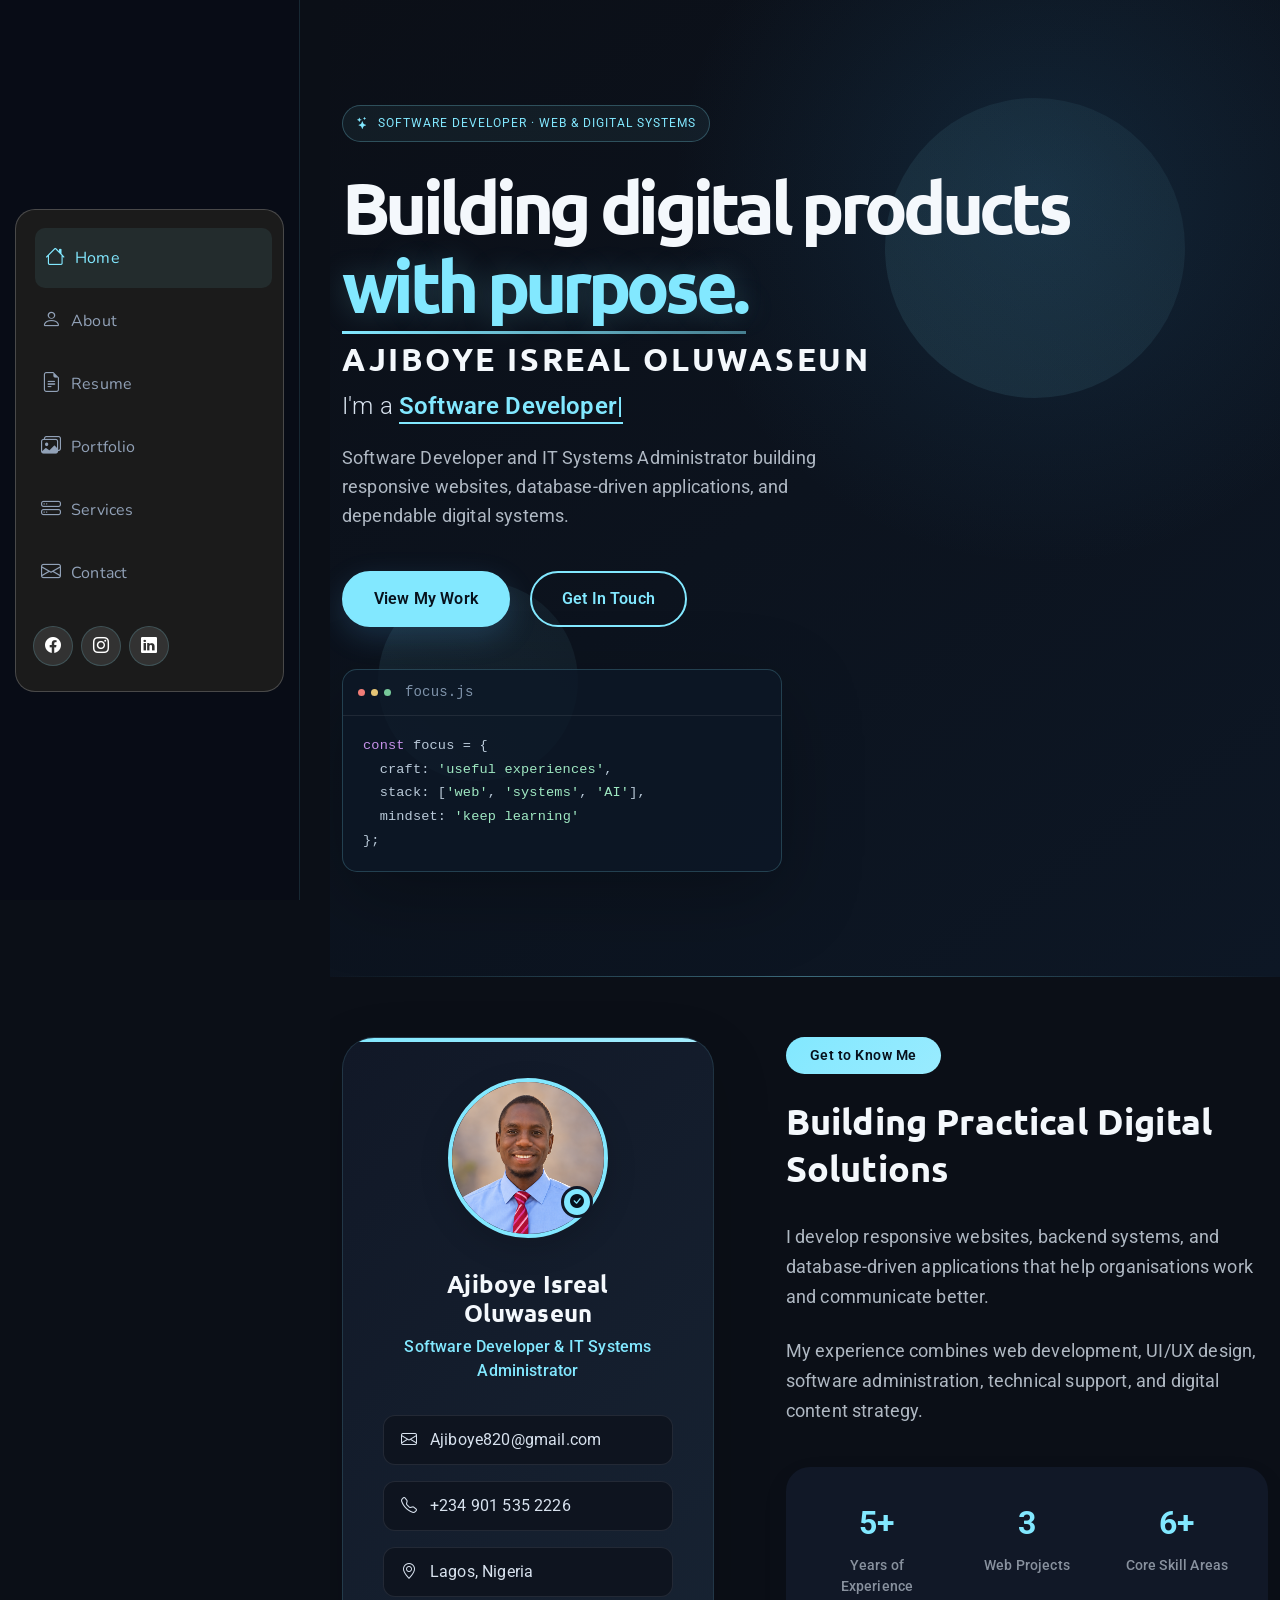
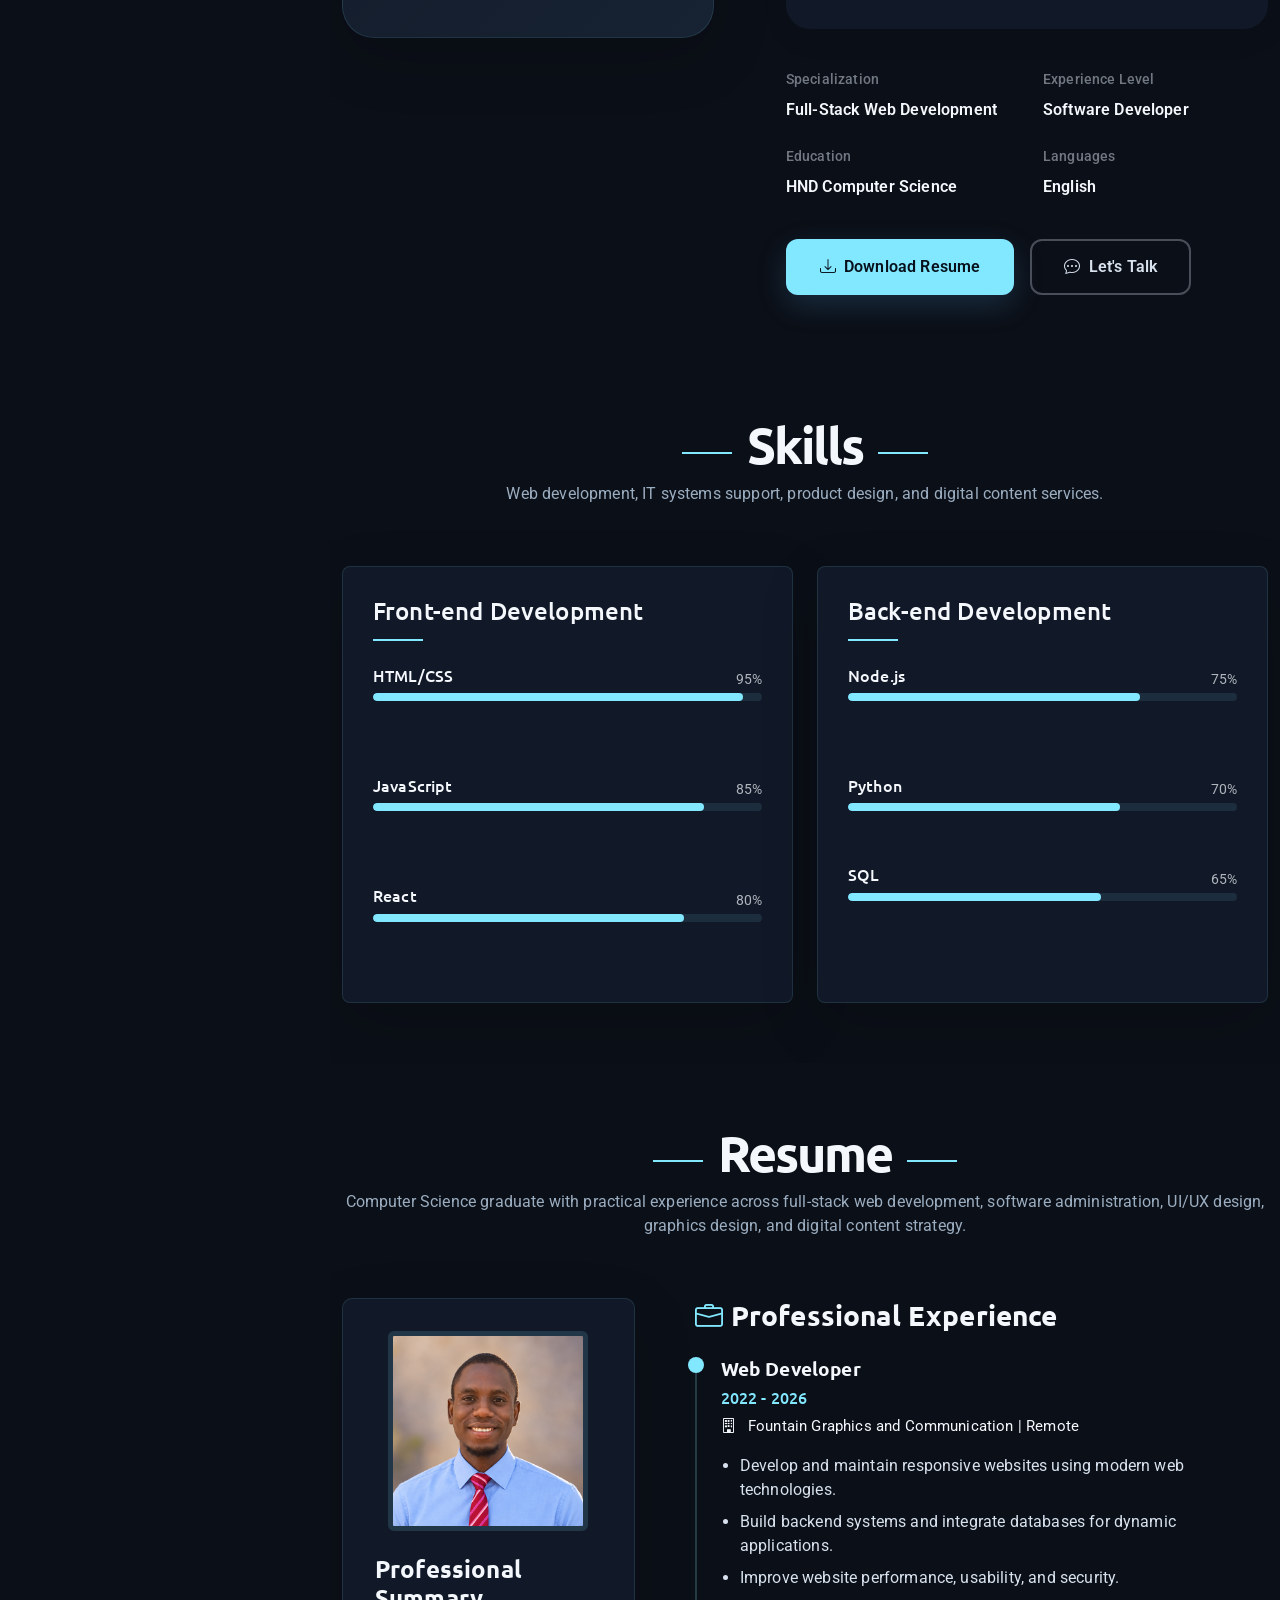
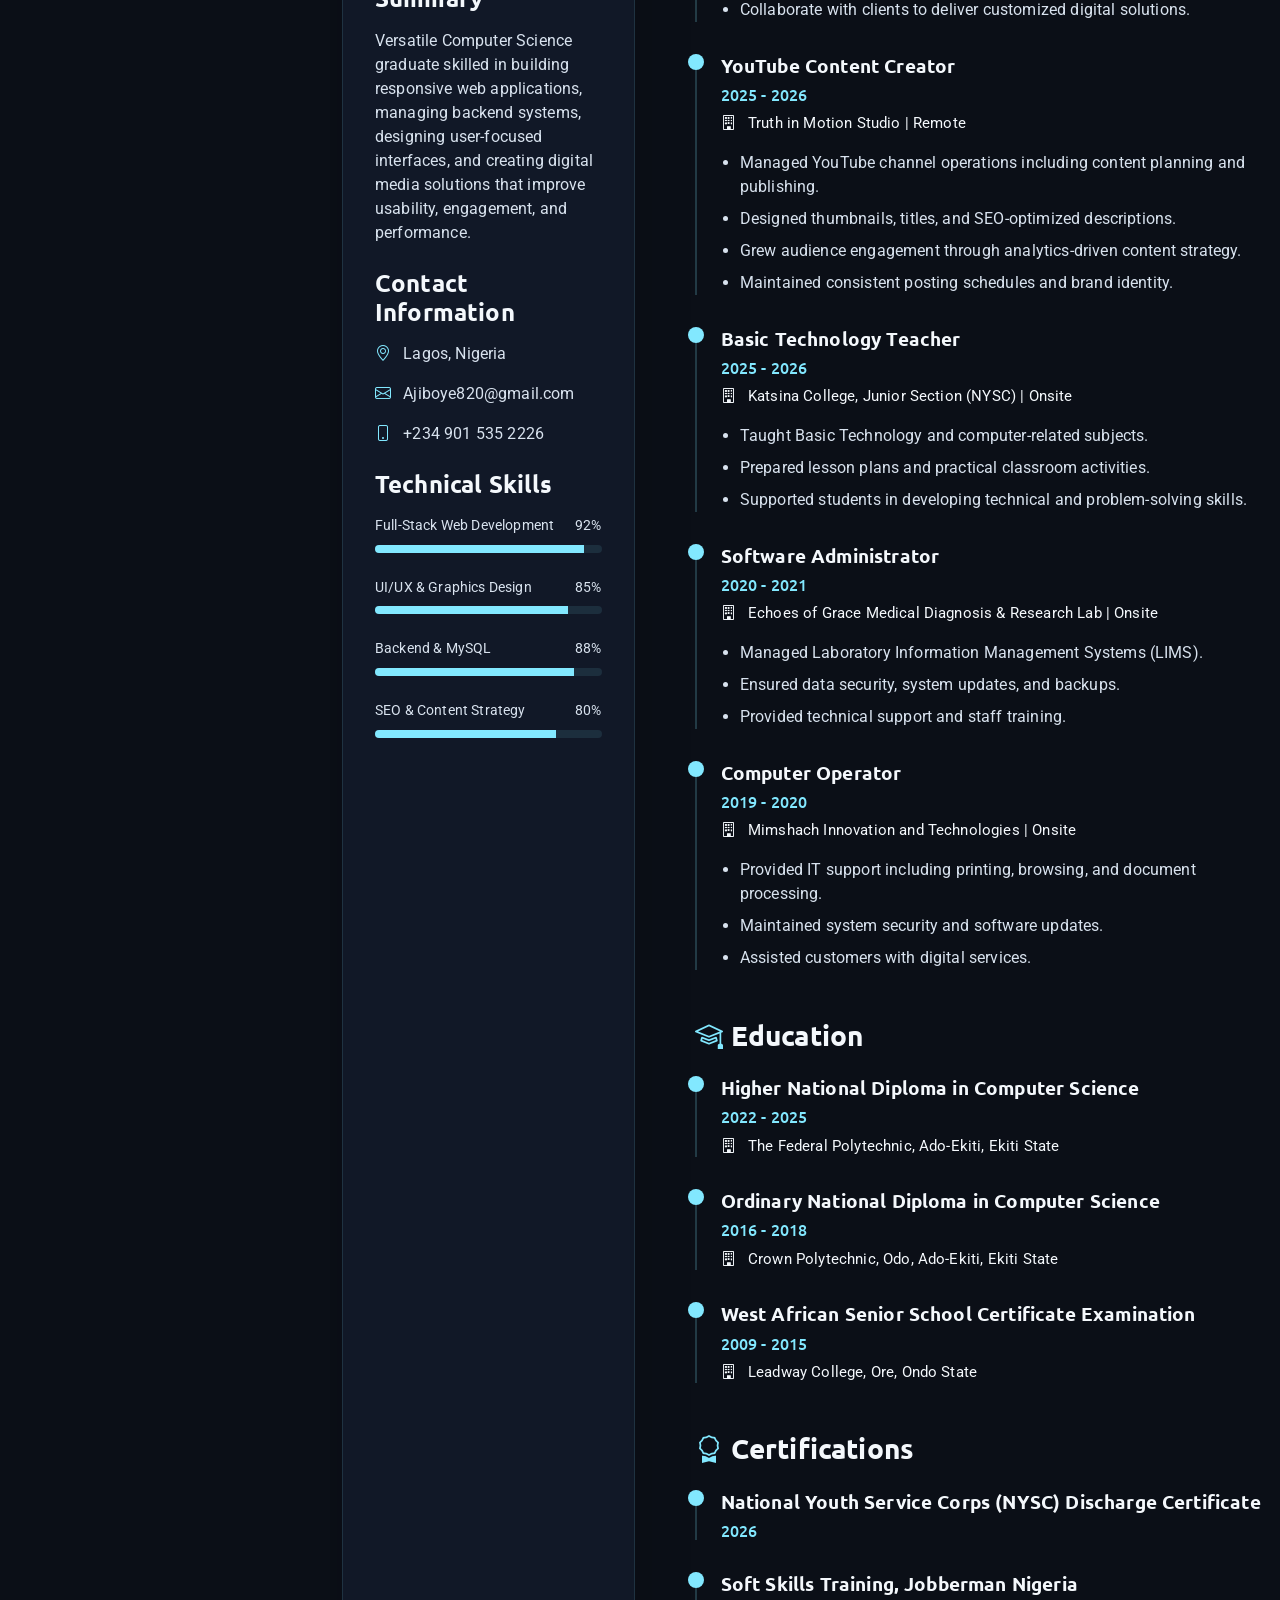
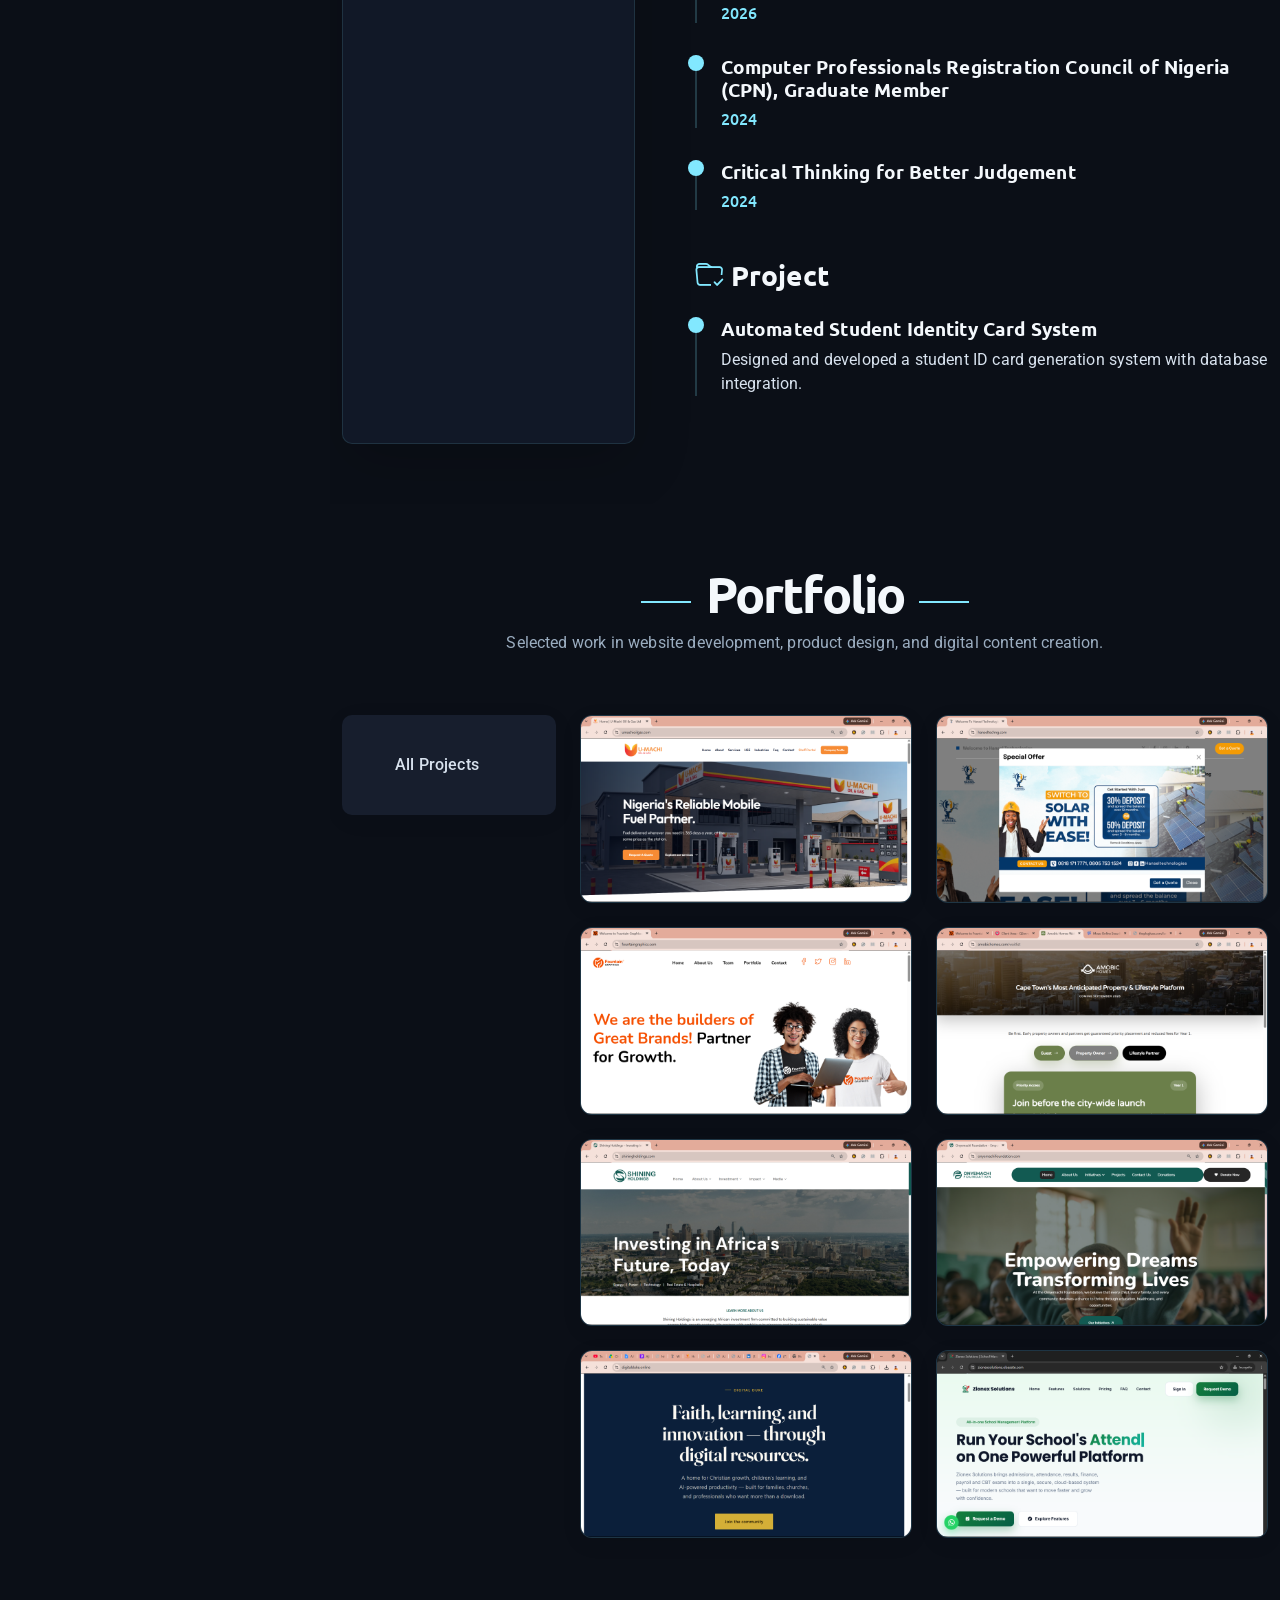
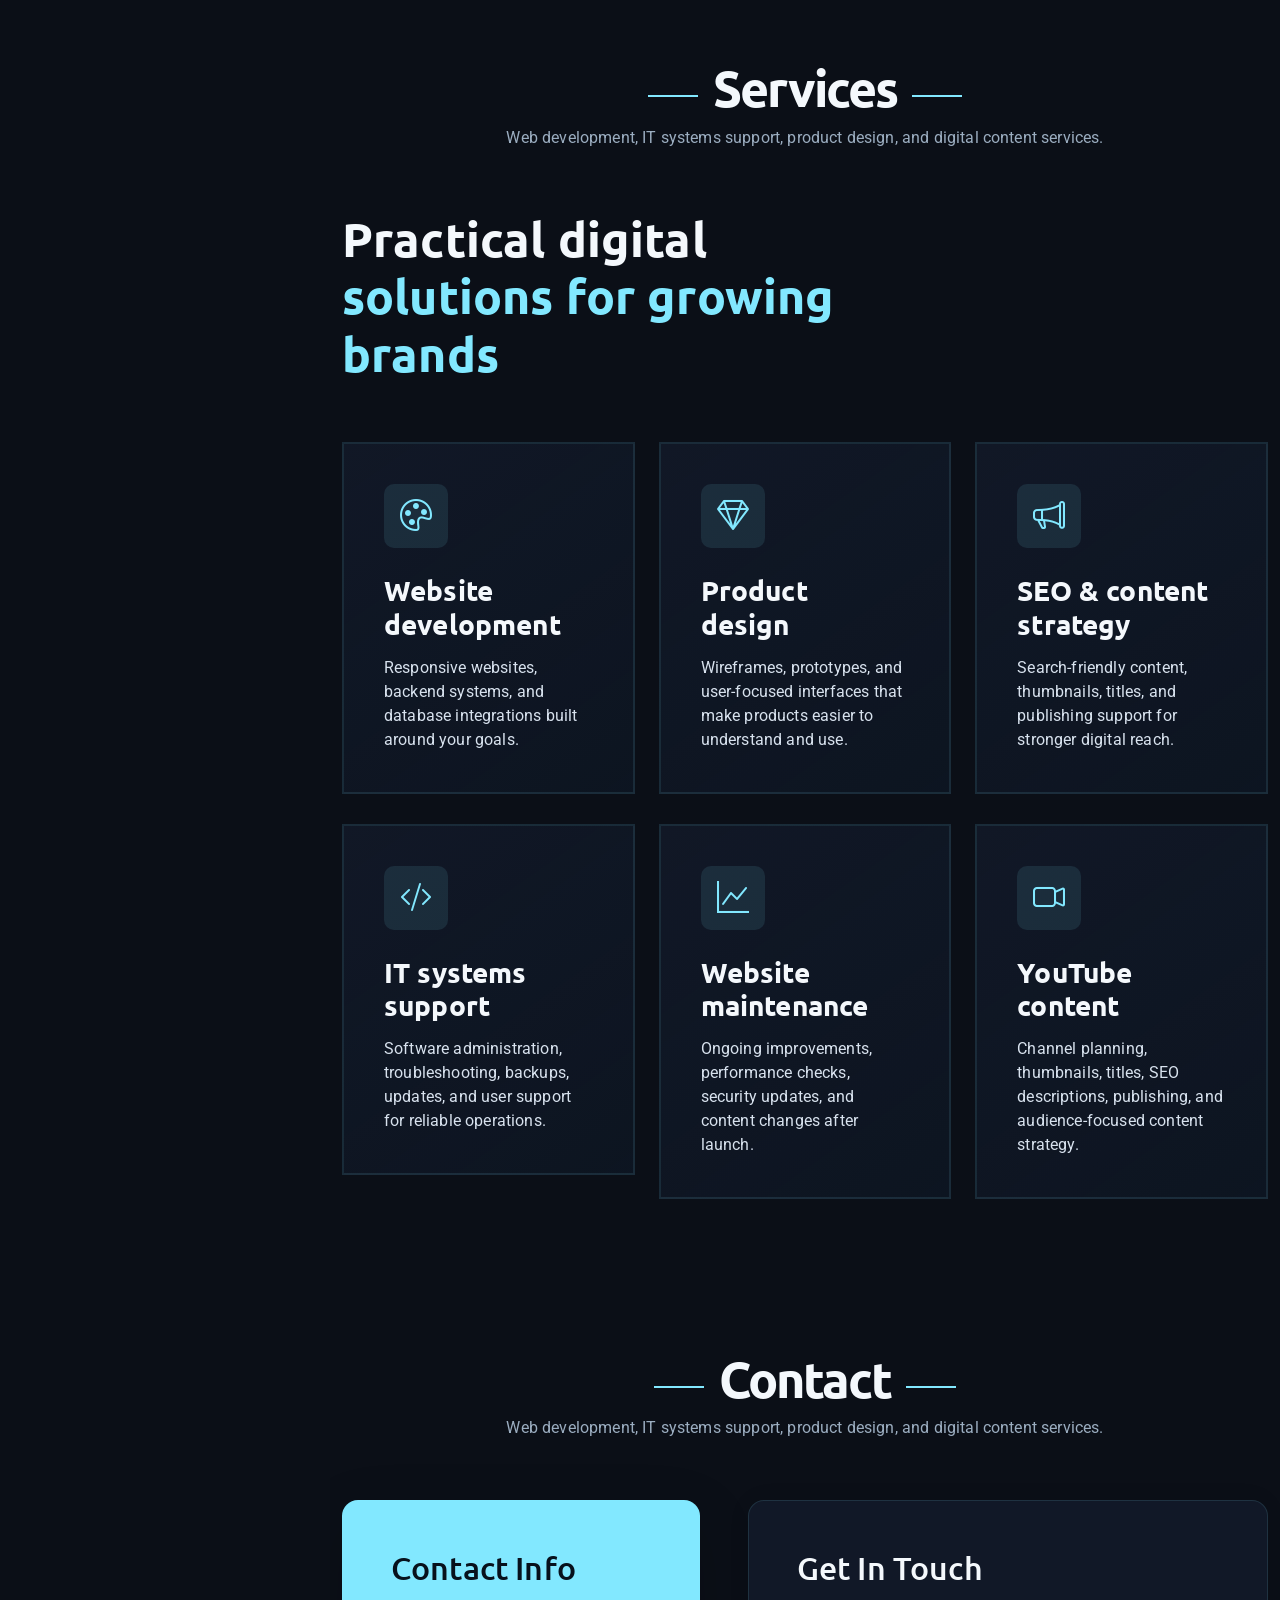
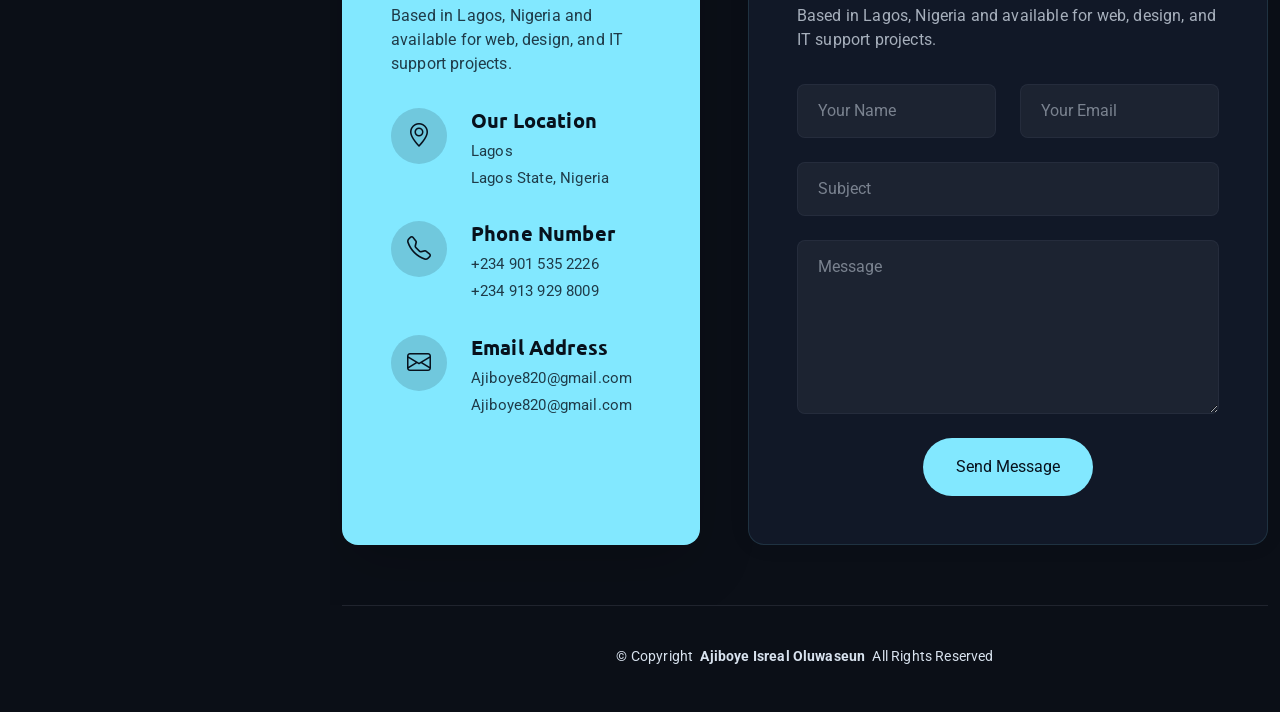
==== commit 7bc44331: "commit" ====
--- a/index.html
+++ b/index.html
@@ -119,7 +119,7 @@
             <div class="profile-card">
               <div class="profile-header">
                 <div class="profile-image">
-                  <img src="assets/img/profile/isrealite.png" alt="Profile Image" class="img-fluid">
+                  <img src="assets/img/profile/passport.png" alt="Profile Image" class="img-fluid">
                 </div>
                 <div class="profile-badge">
                   <i class="bi bi-check-circle-fill"></i>
@@ -200,7 +200,7 @@
               </div>
 
               <div class="cta-section">
-                <a href="#" class="btn btn-primary">
+                <a href="assets/AJIBOYE%20ISREAL%20OLUWASEUN%20CV%20PRO.docx.pdf" class="btn btn-primary" download="AJIBOYE-ISREAL-OLUWASEUN-CV.pdf">
                   <i class="bi bi-download"></i>
                   Download Resume
                 </a>
@@ -332,7 +332,7 @@
           <div class="col-lg-4">
             <div class="resume-side" data-aos="fade-right" data-aos-delay="100">
               <div class="profile-img mb-4">
-                <img src="assets/img/profile/profile-square-2.webp" alt="Profile" class="img-fluid rounded">
+                <img src="assets/img/profile/passport.png" alt="Profile" class="img-fluid rounded">
               </div>
 
               <h3>Professional Summary</h3>
@@ -927,15 +927,9 @@
 
     <div class="container">
       <div class="copyright text-center ">
-        <p>Â© <span>Copyright</span> <strong class="px-1 sitename">Ajiboye Isreal Oluwaseun</strong> <span>All Rights Reserved</span></p>
+        <p>© <span>Copyright</span> <strong class="px-1 sitename">Ajiboye Isreal Oluwaseun</strong> <span>All Rights Reserved</span></p>
       </div>
-      <div class="credits">
-        <!-- All the links in the footer should remain intact. -->
-        <!-- You can delete the links only if you've purchased the pro version. -->
-        <!-- Licensing information: https://bootstrapmade.com/license/ -->
-        <!-- Purchase the pro version with working PHP/AJAX contact form: [buy-url] -->
-        Designed by <a href="https://bootstrapmade.com/">BootstrapMade</a> | <a href="https://bootstrapmade.com/tools/">DevTools</a>
-      </div>
+      
     </div>
 
   </footer>
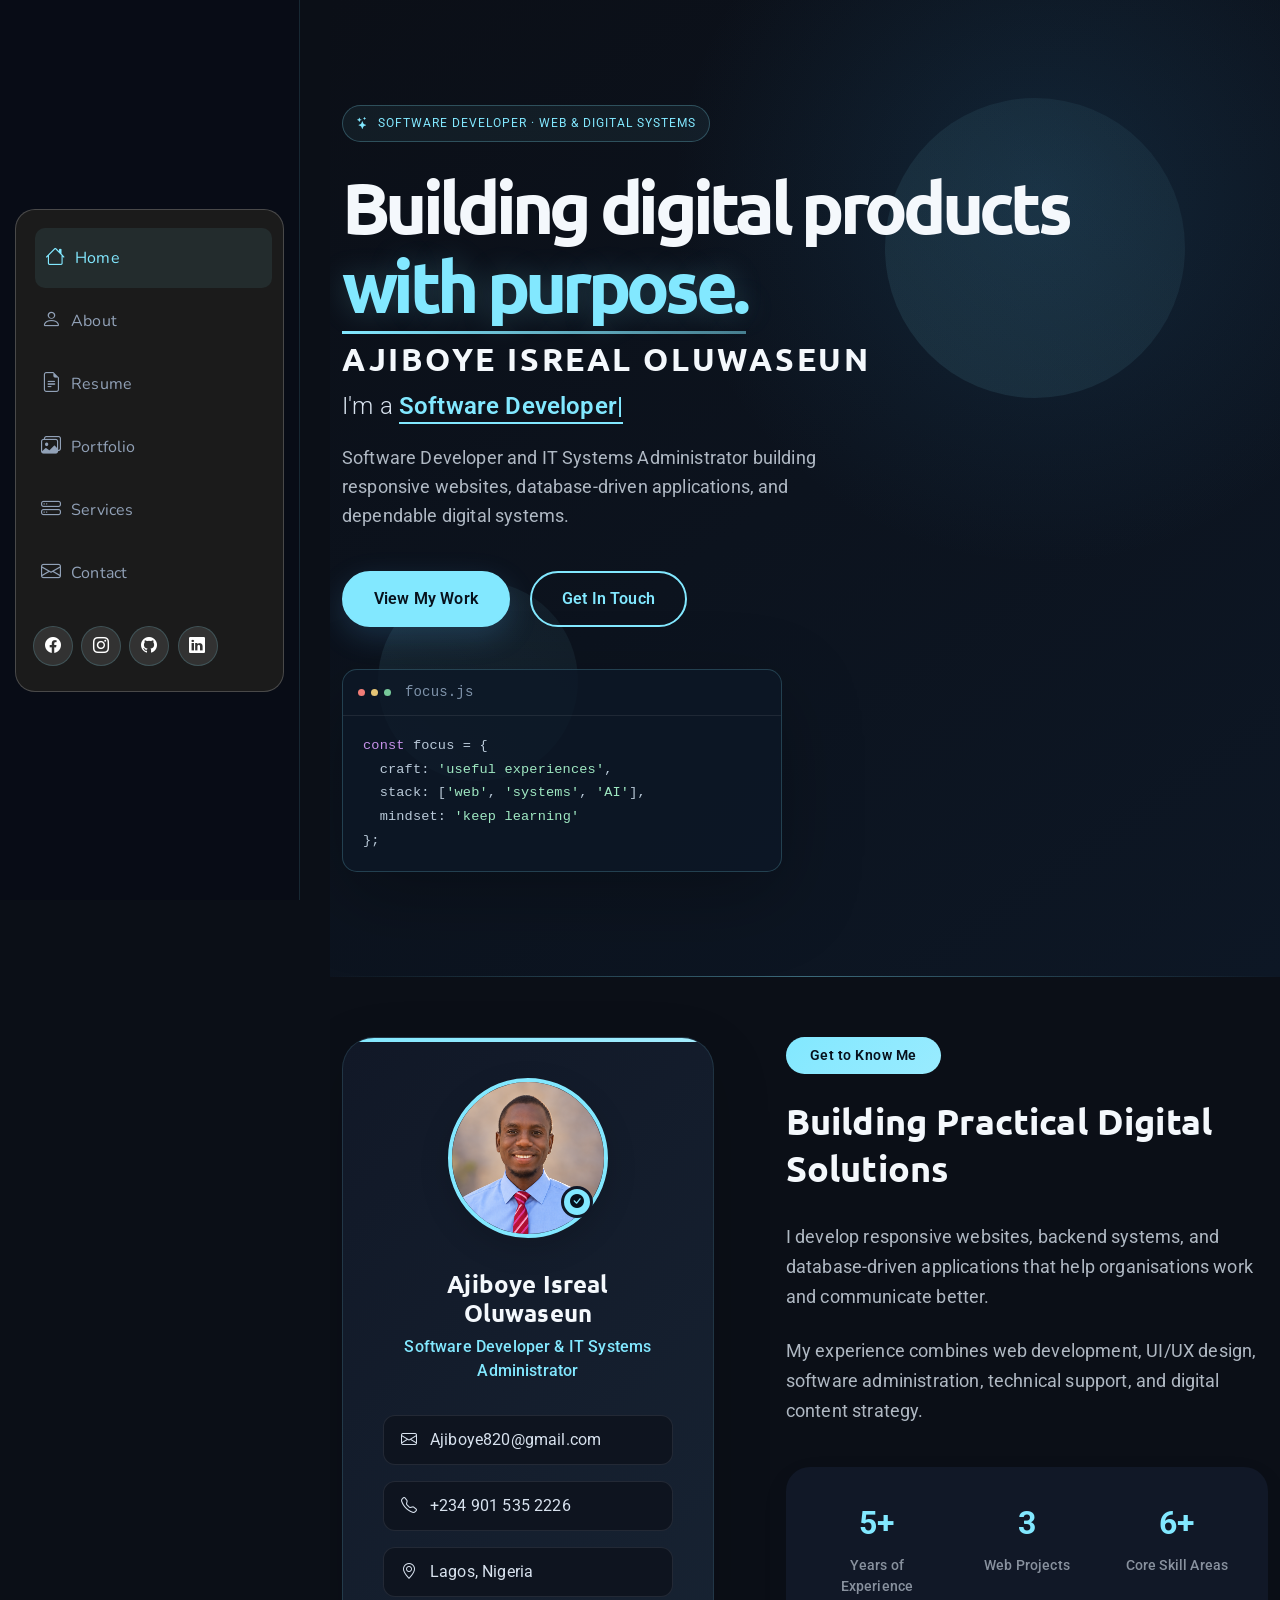
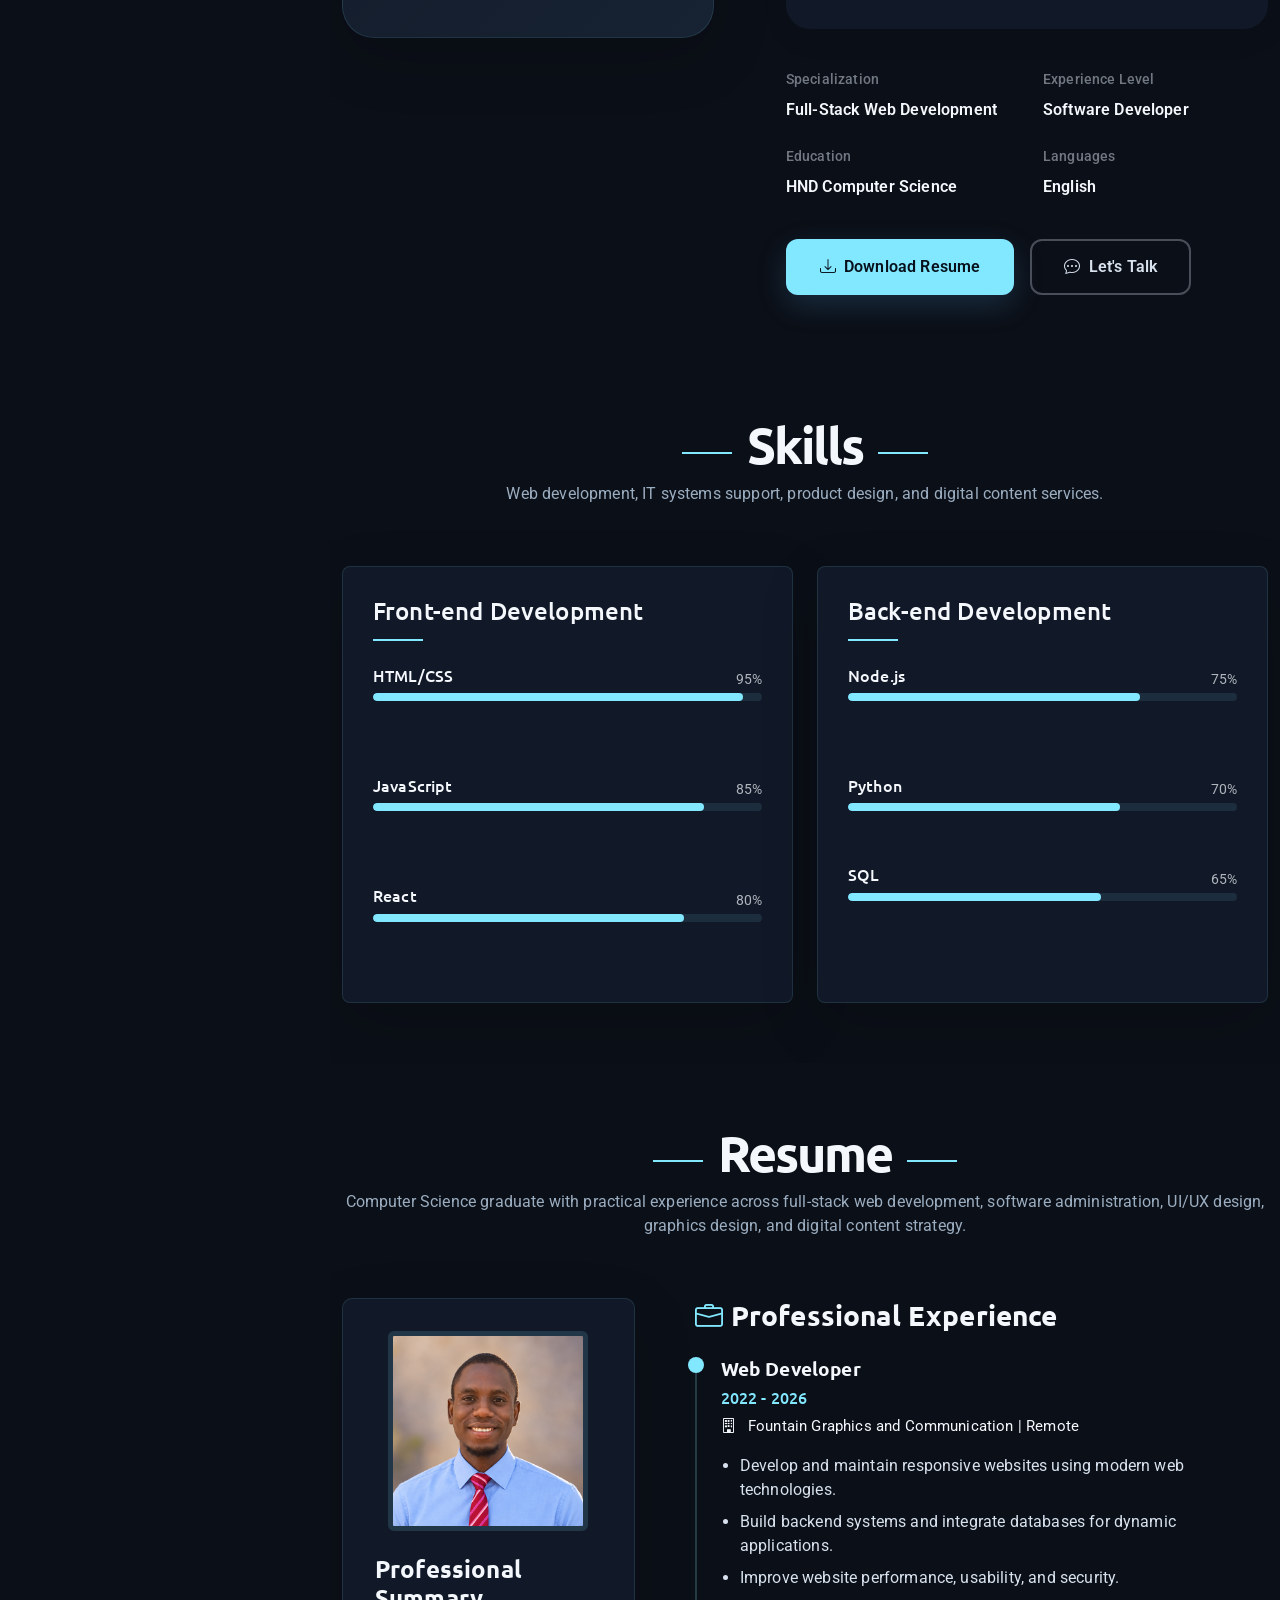
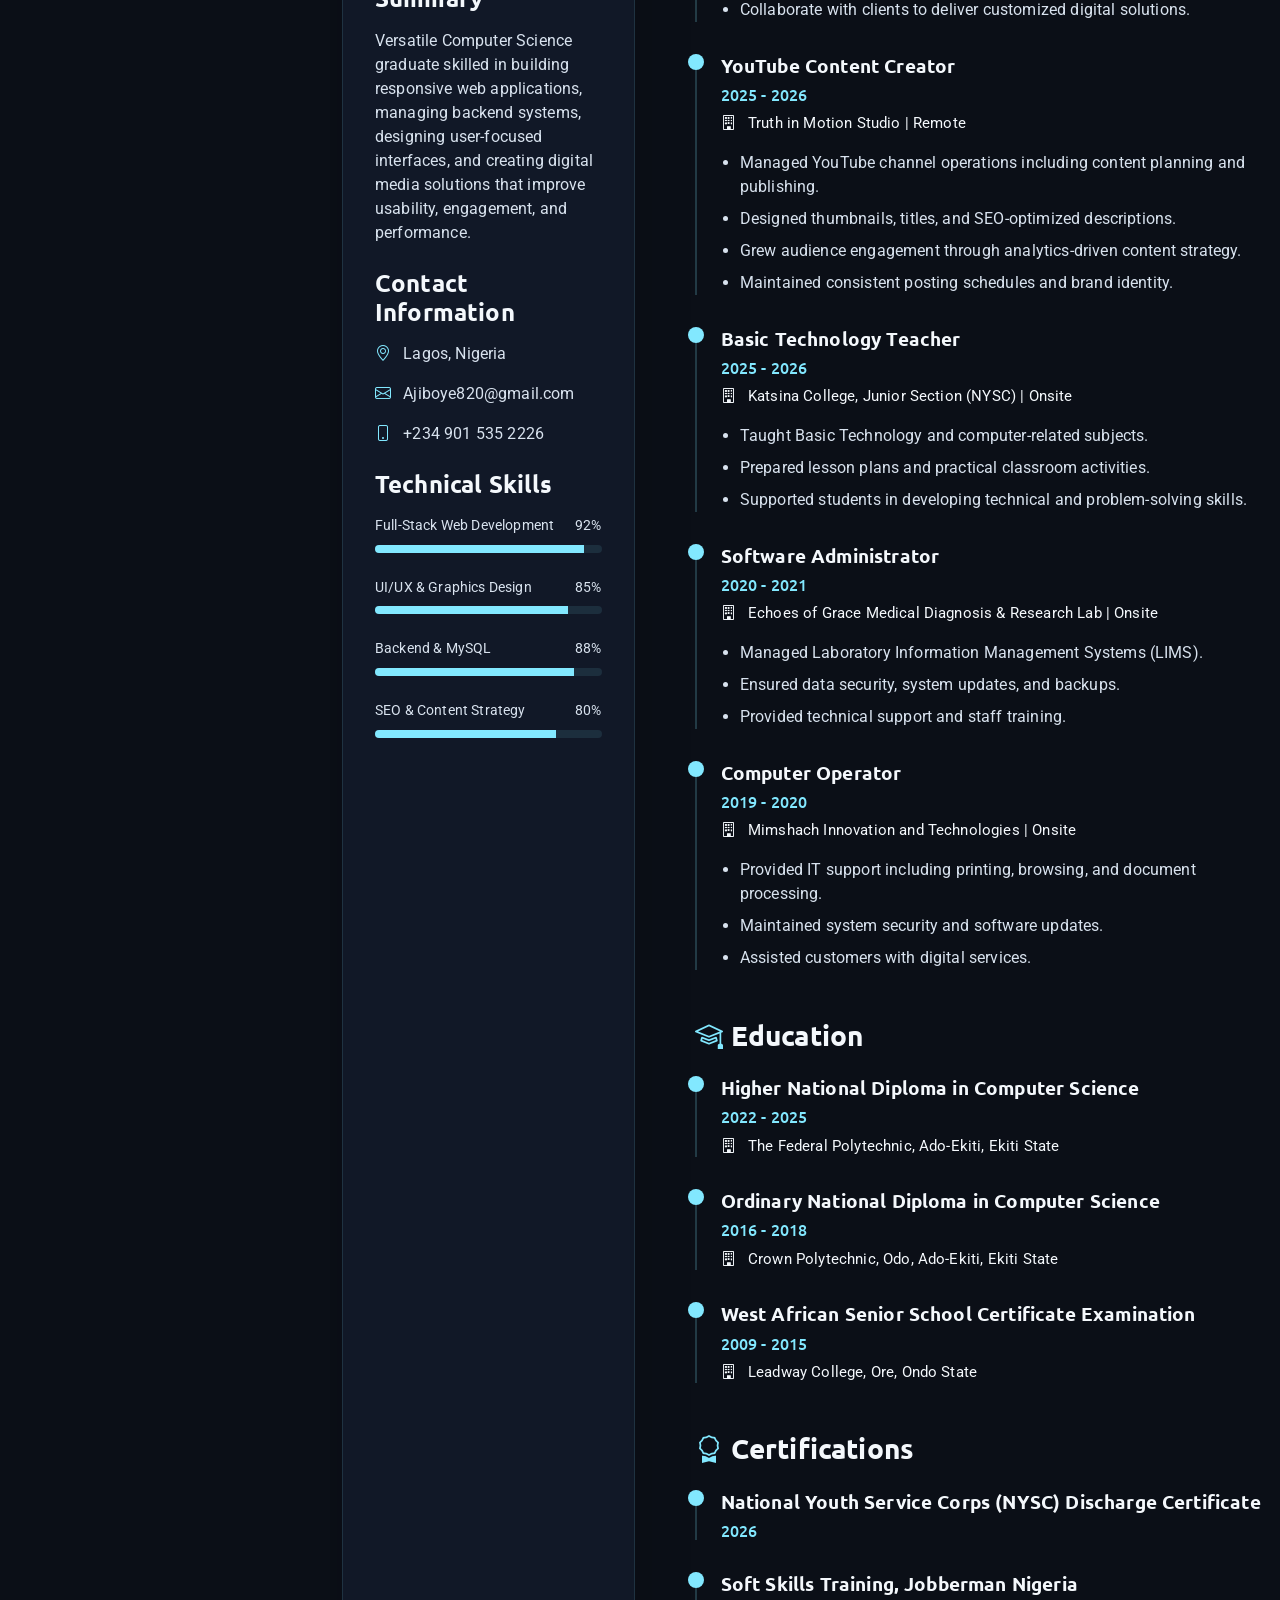
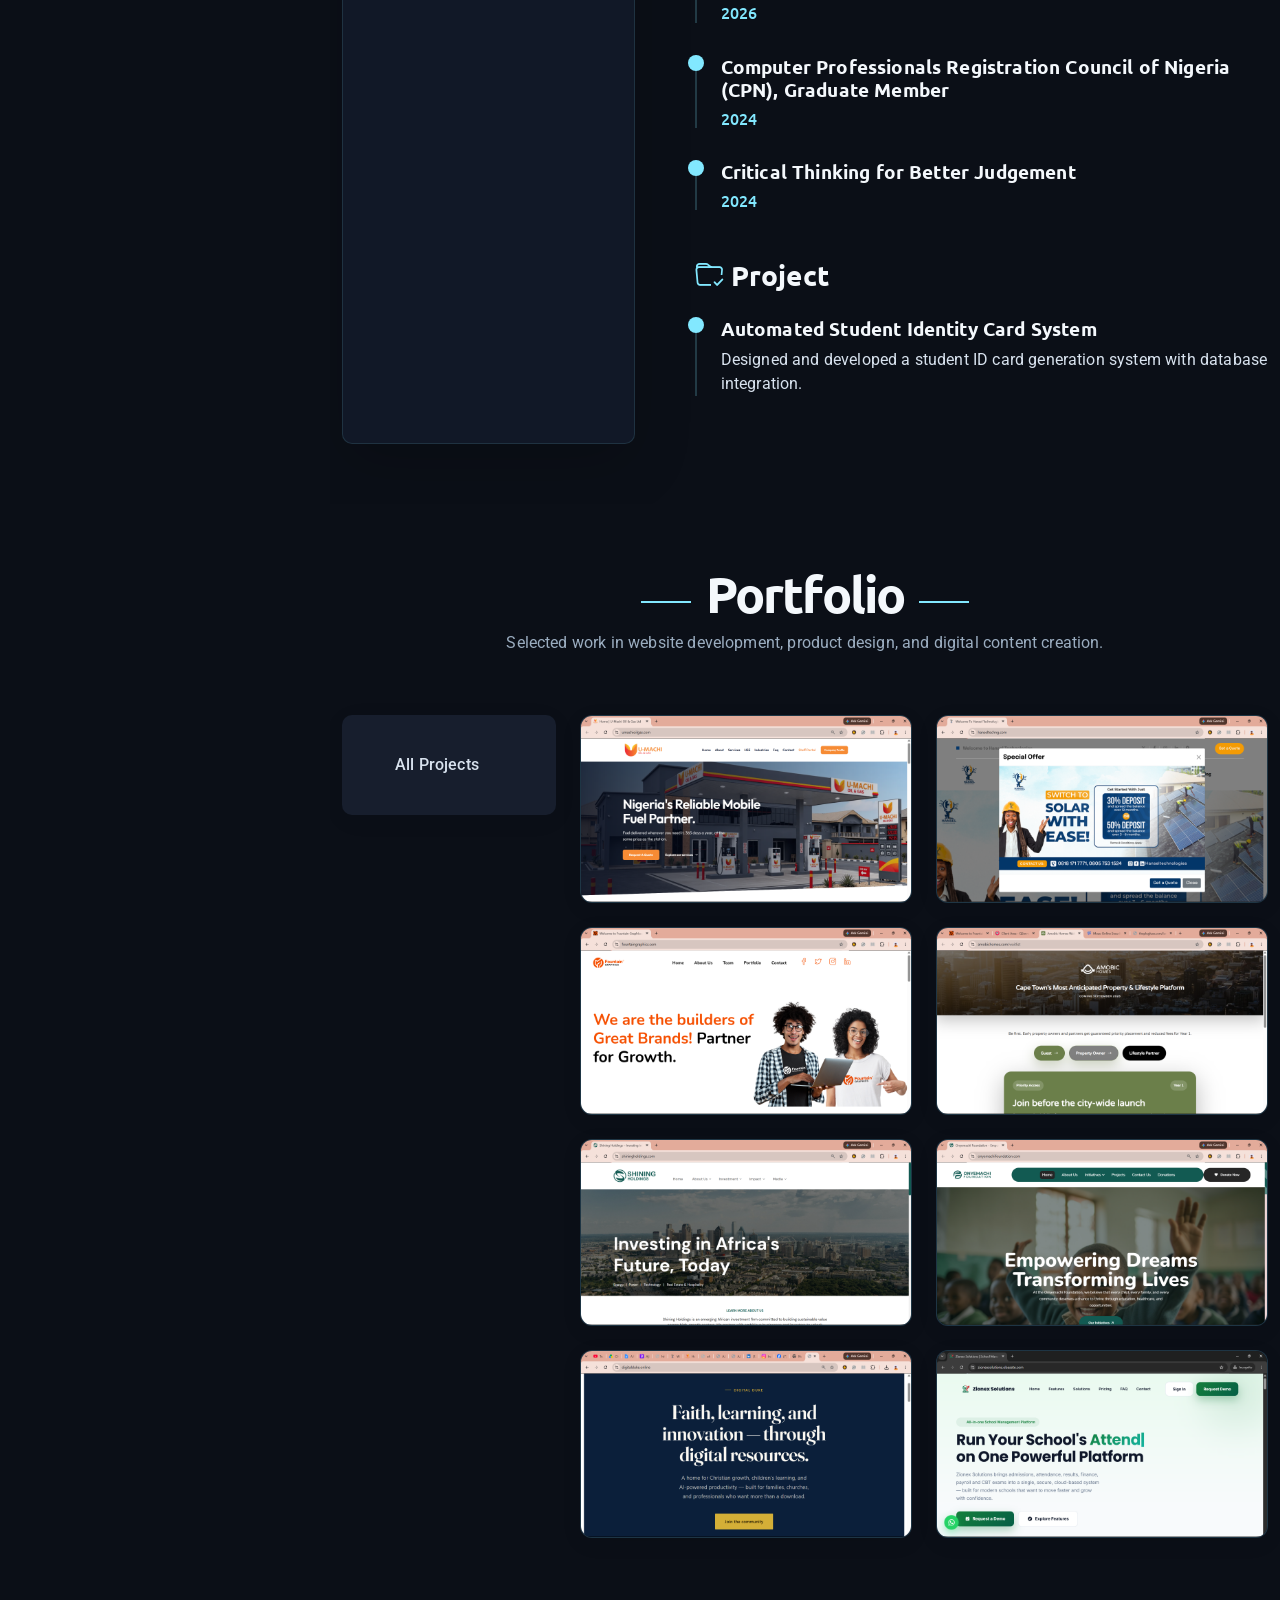
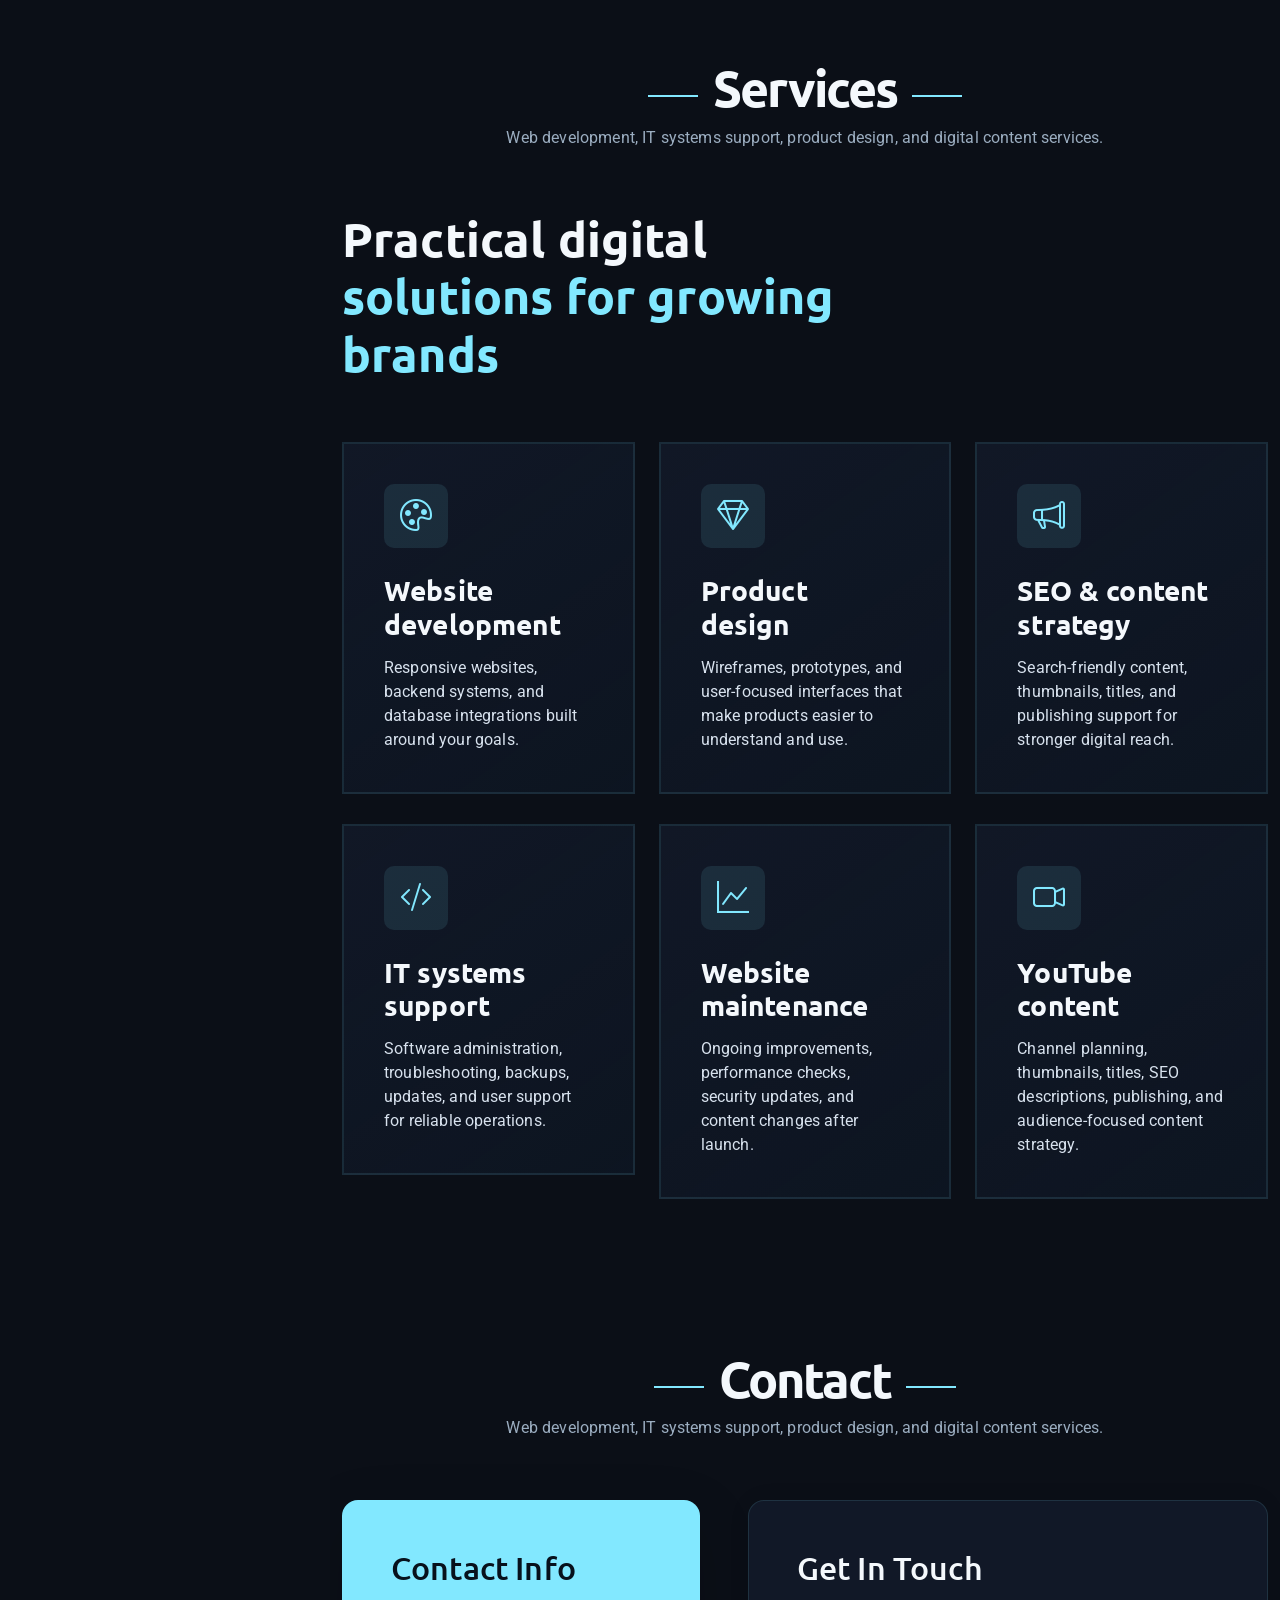
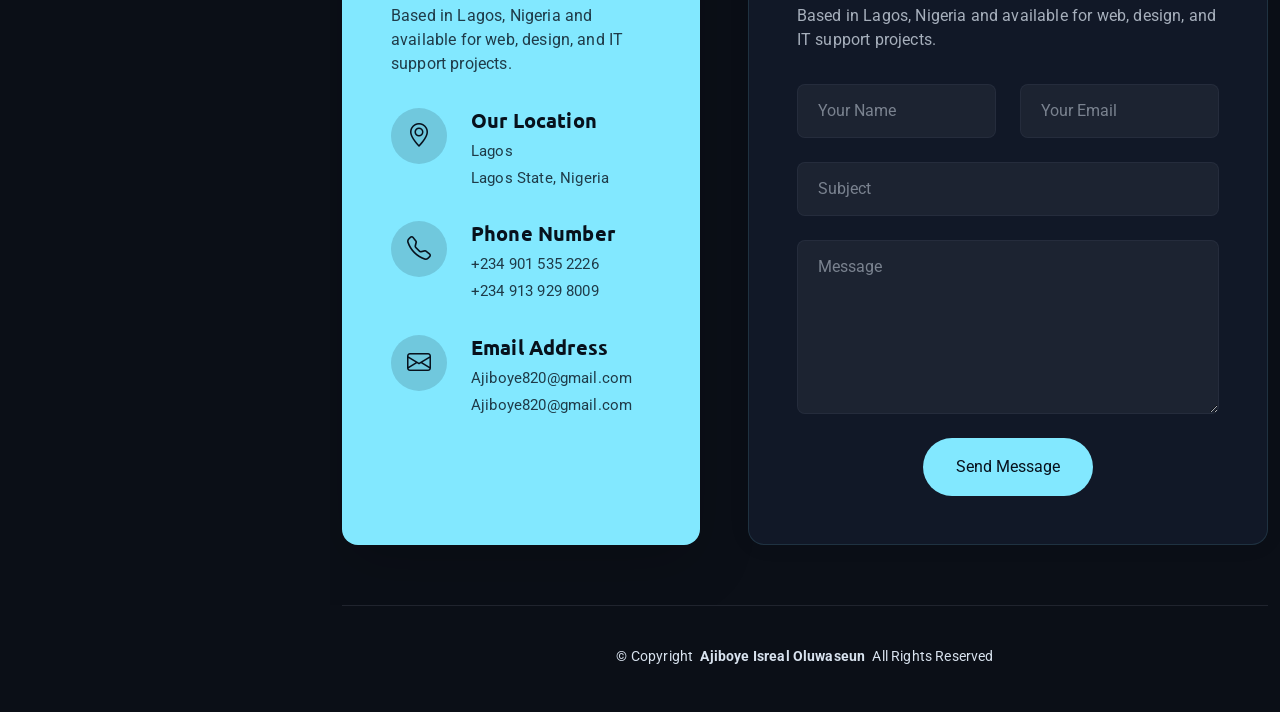
==== commit 46026236: "commit" ====
--- a/index.html
+++ b/index.html
@@ -9,8 +9,9 @@
   <meta name="keywords" content="">
 
   <!-- Favicons -->
-  <link href="assets/img/favicon.png" rel="icon">
-  <link href="assets/img/apple-touch-icon.png" rel="apple-touch-icon">
+  <link href="assets/img/favicon.png" rel="icon" type="image/png" sizes="32x32">
+  <link href="assets/img/favicon-16x16.png" rel="icon" type="image/png" sizes="16x16">
+  <link href="assets/img/apple-touch-icon.png" rel="apple-touch-icon" sizes="180x180">
 
   <!-- Fonts -->
   <link href="https://fonts.googleapis.com" rel="preconnect">
@@ -57,6 +58,7 @@
       <div class="social-links text-center">
         <a href="https://www.facebook.com/hisrealite" class="facebook" target="_blank" rel="noopener noreferrer" aria-label="Facebook"><i class="bi bi-facebook"></i></a>
         <a href="https://www.instagram.com/hisrealitee/" class="instagram" target="_blank" rel="noopener noreferrer" aria-label="Instagram"><i class="bi bi-instagram"></i></a>
+        <a href="https://github.com/hisreal" class="github" target="_blank" rel="noopener noreferrer" aria-label="GitHub"><i class="bi bi-github"></i></a>
         <a href="https://www.linkedin.com/in/ajiboye-isreal-oluwaseun-0b1a16161/" class="linkedin" target="_blank" rel="noopener noreferrer" aria-label="LinkedIn"><i class="bi bi-linkedin"></i></a>
       </div>
 
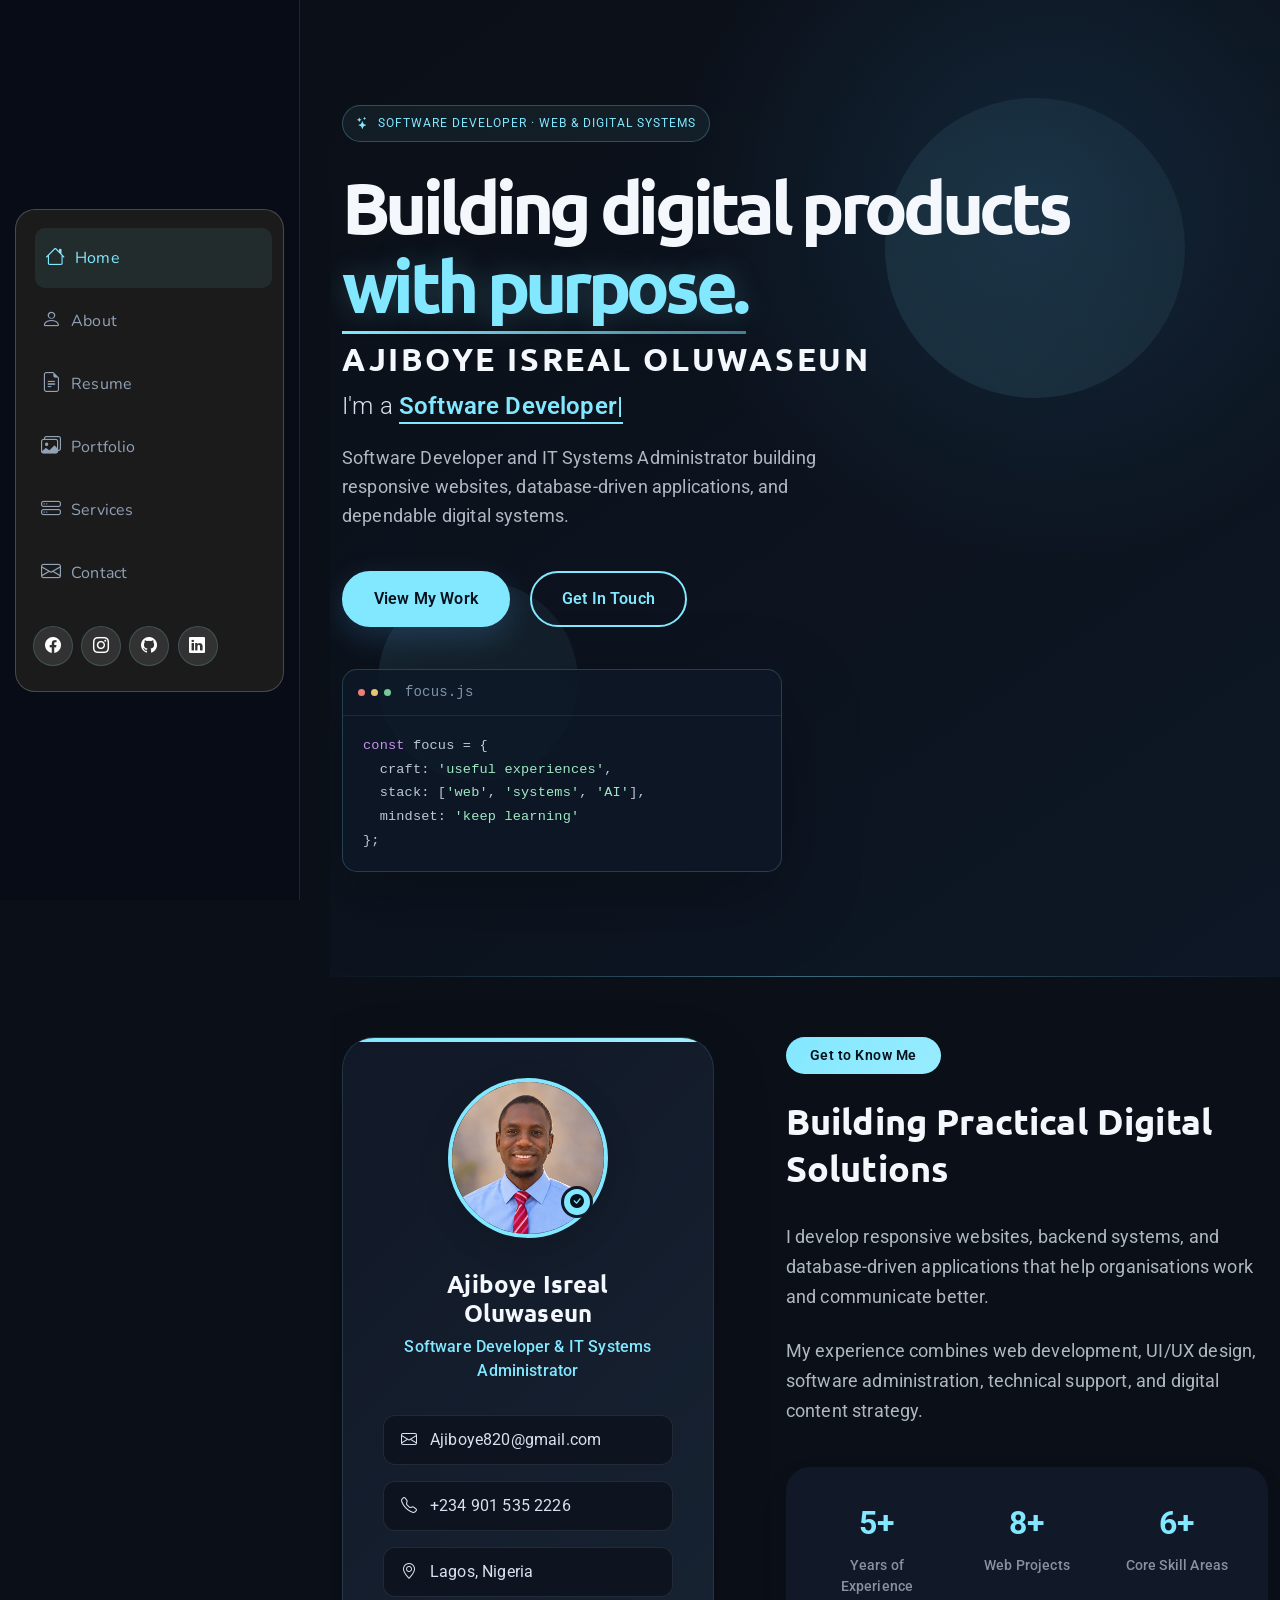
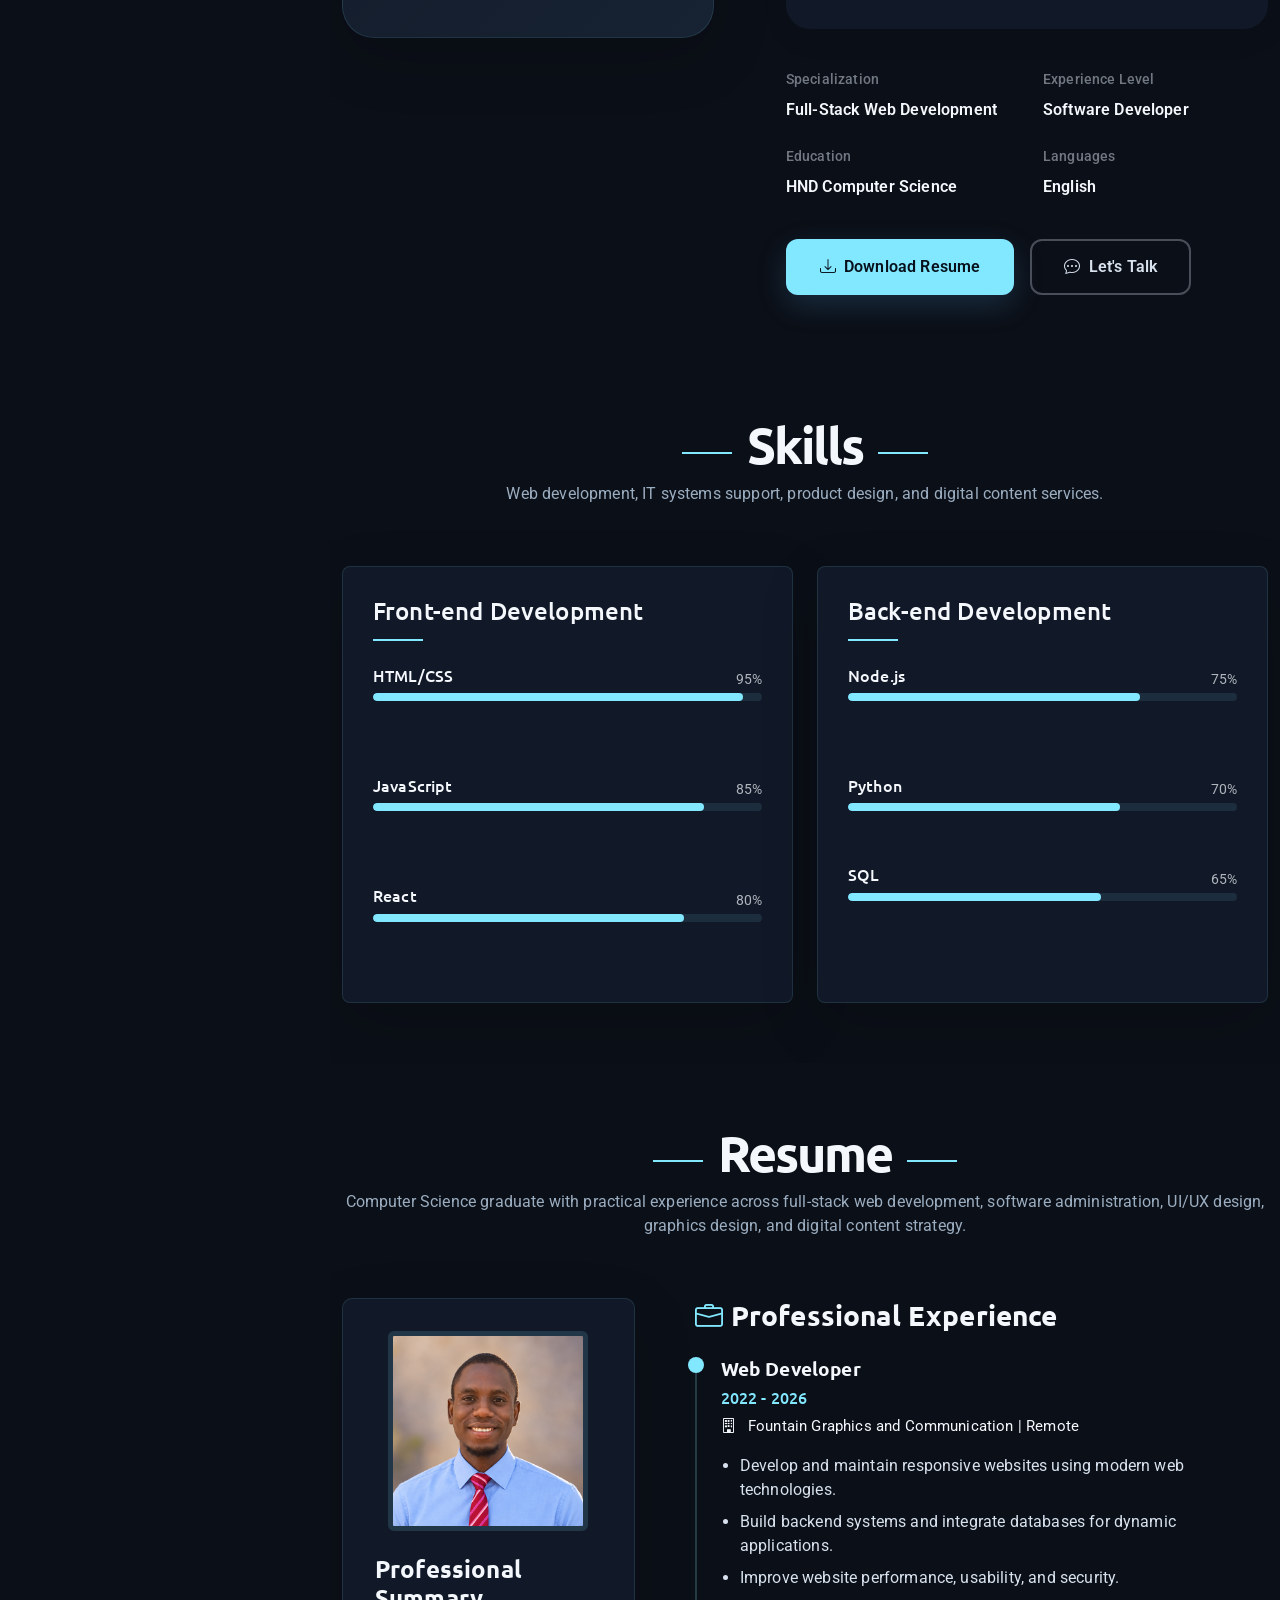
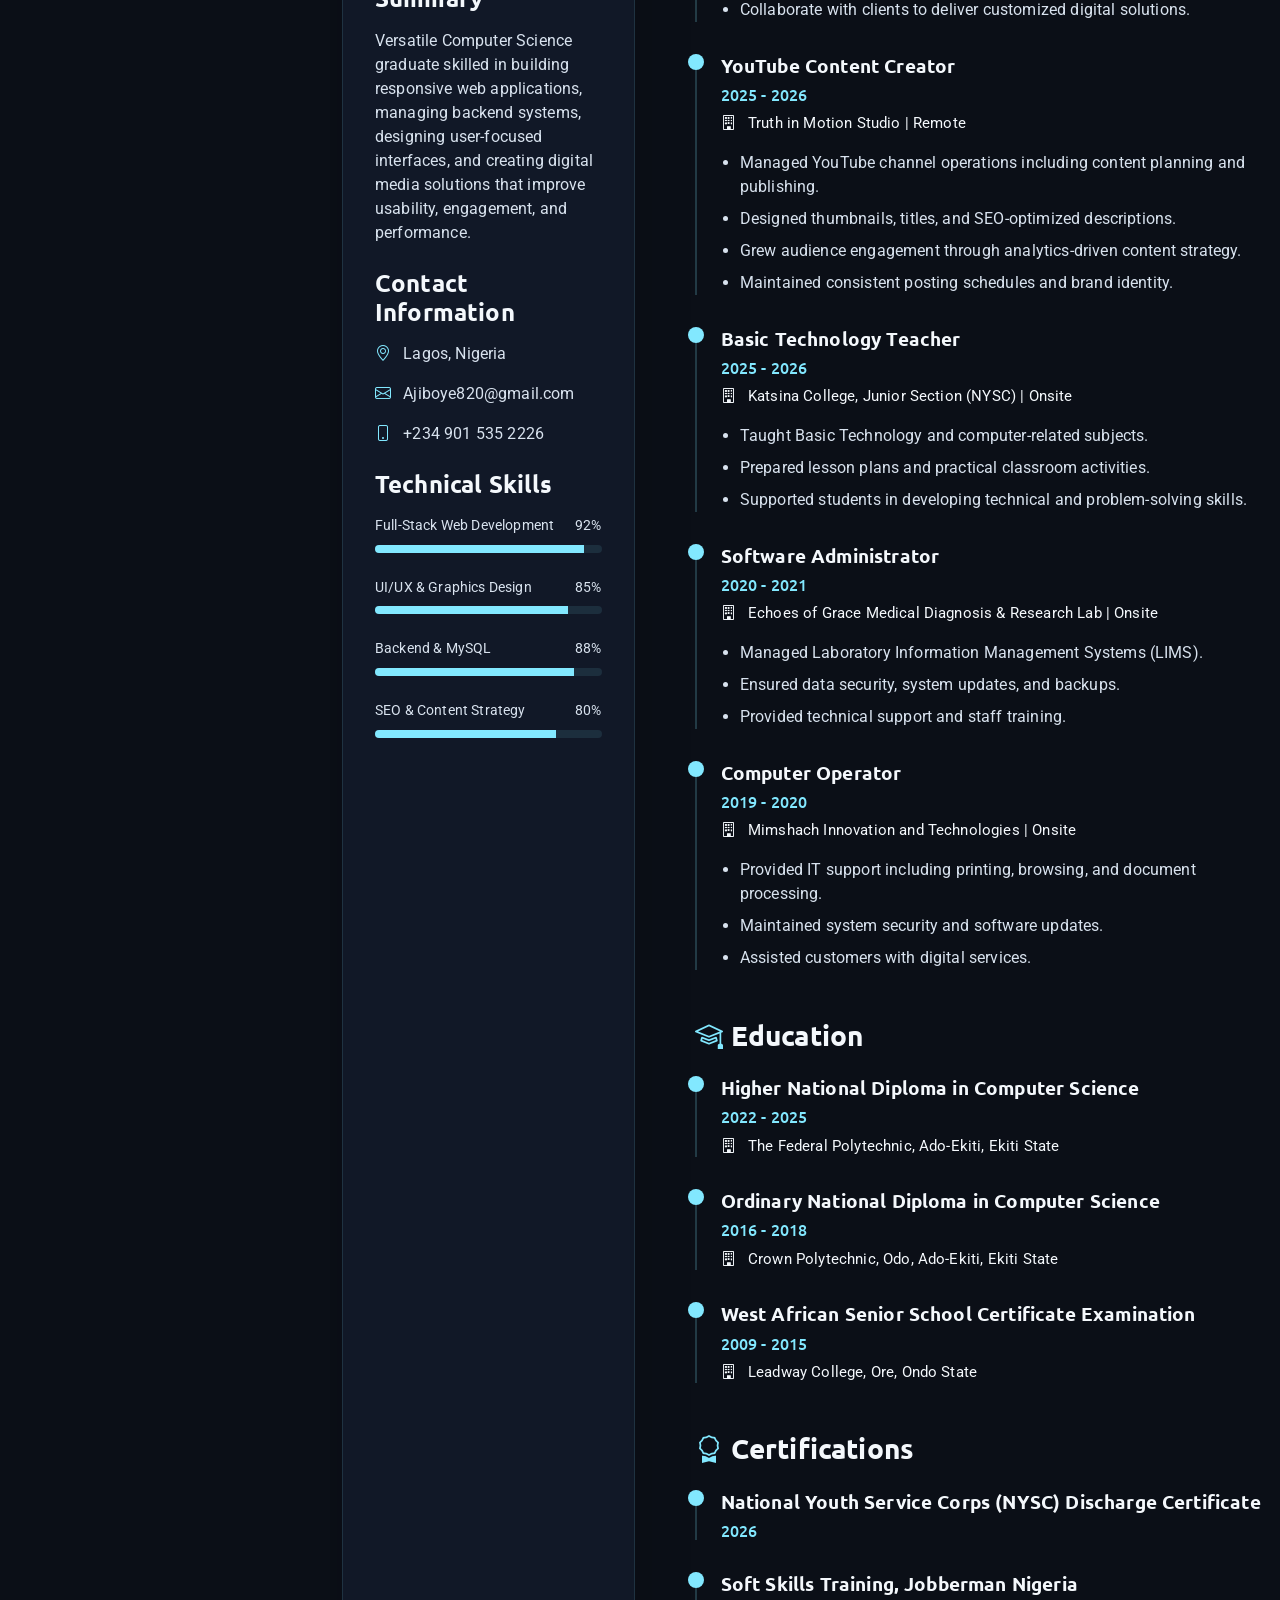
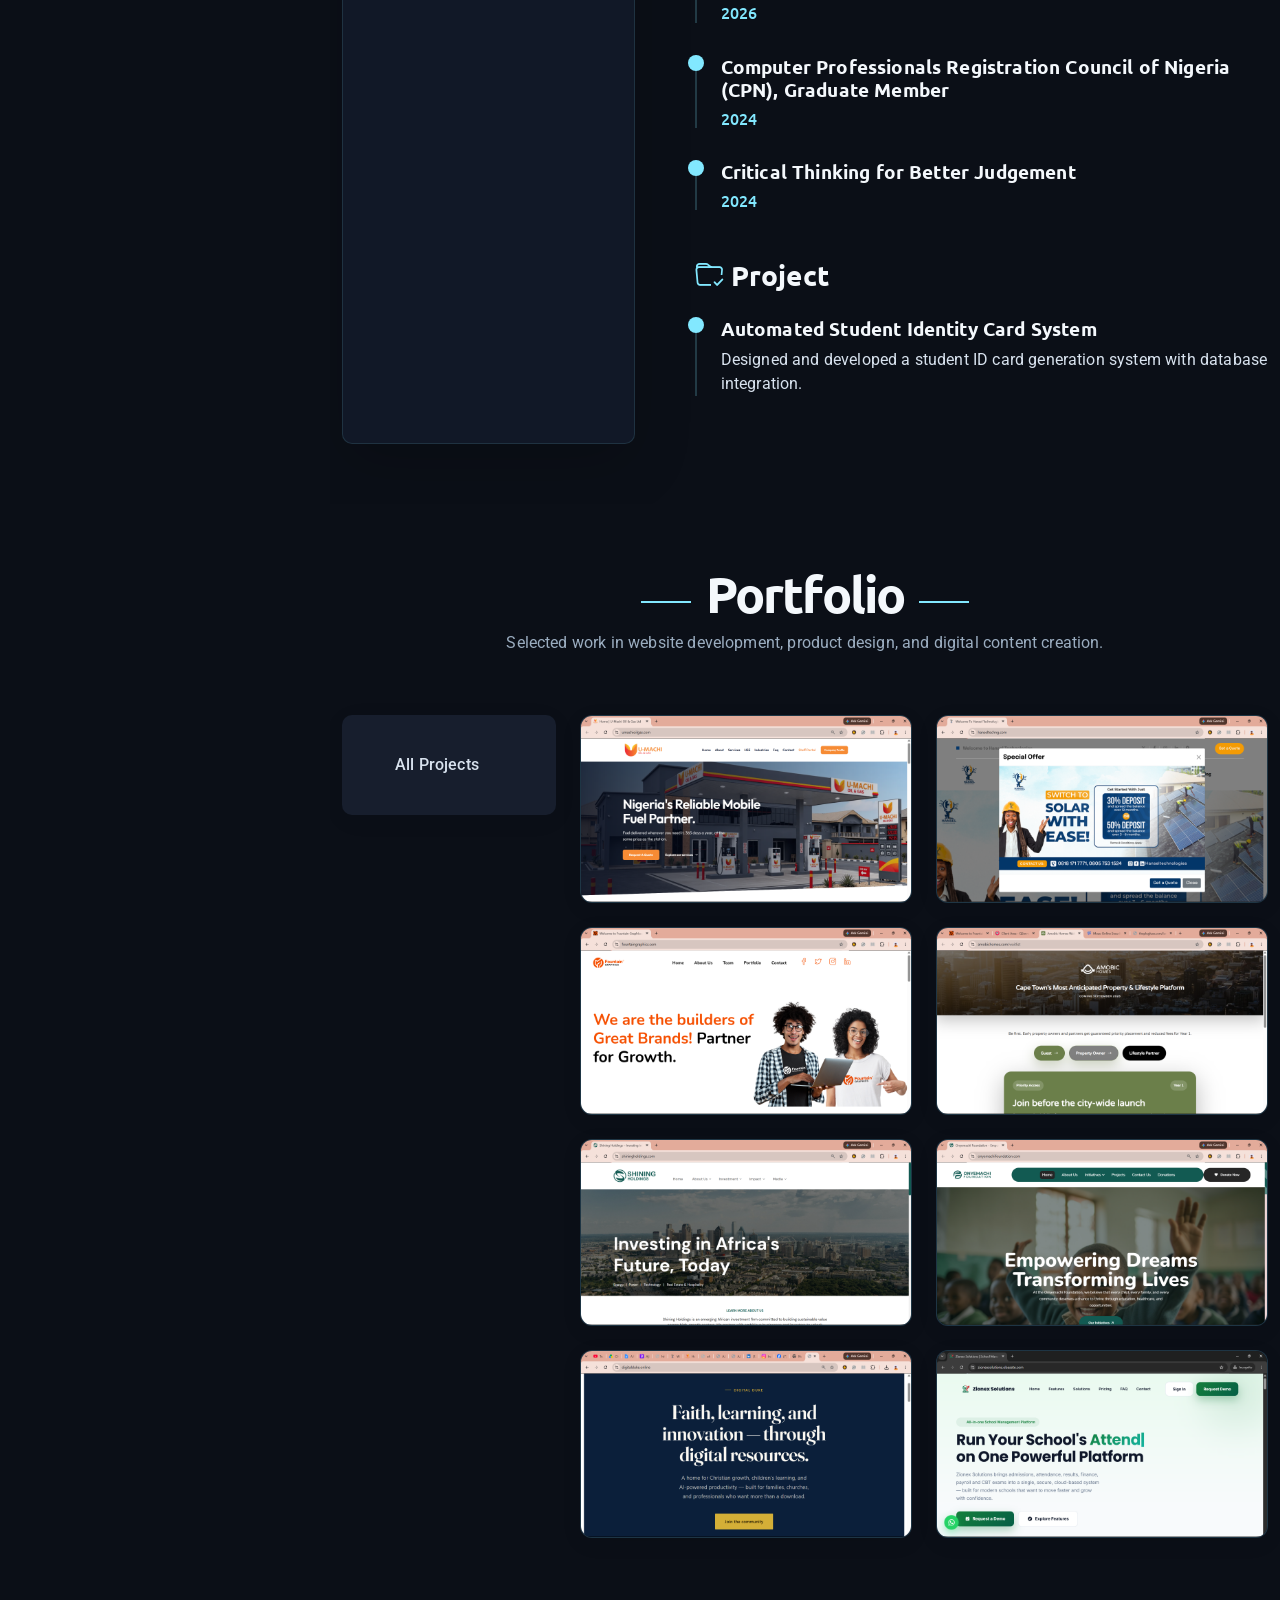
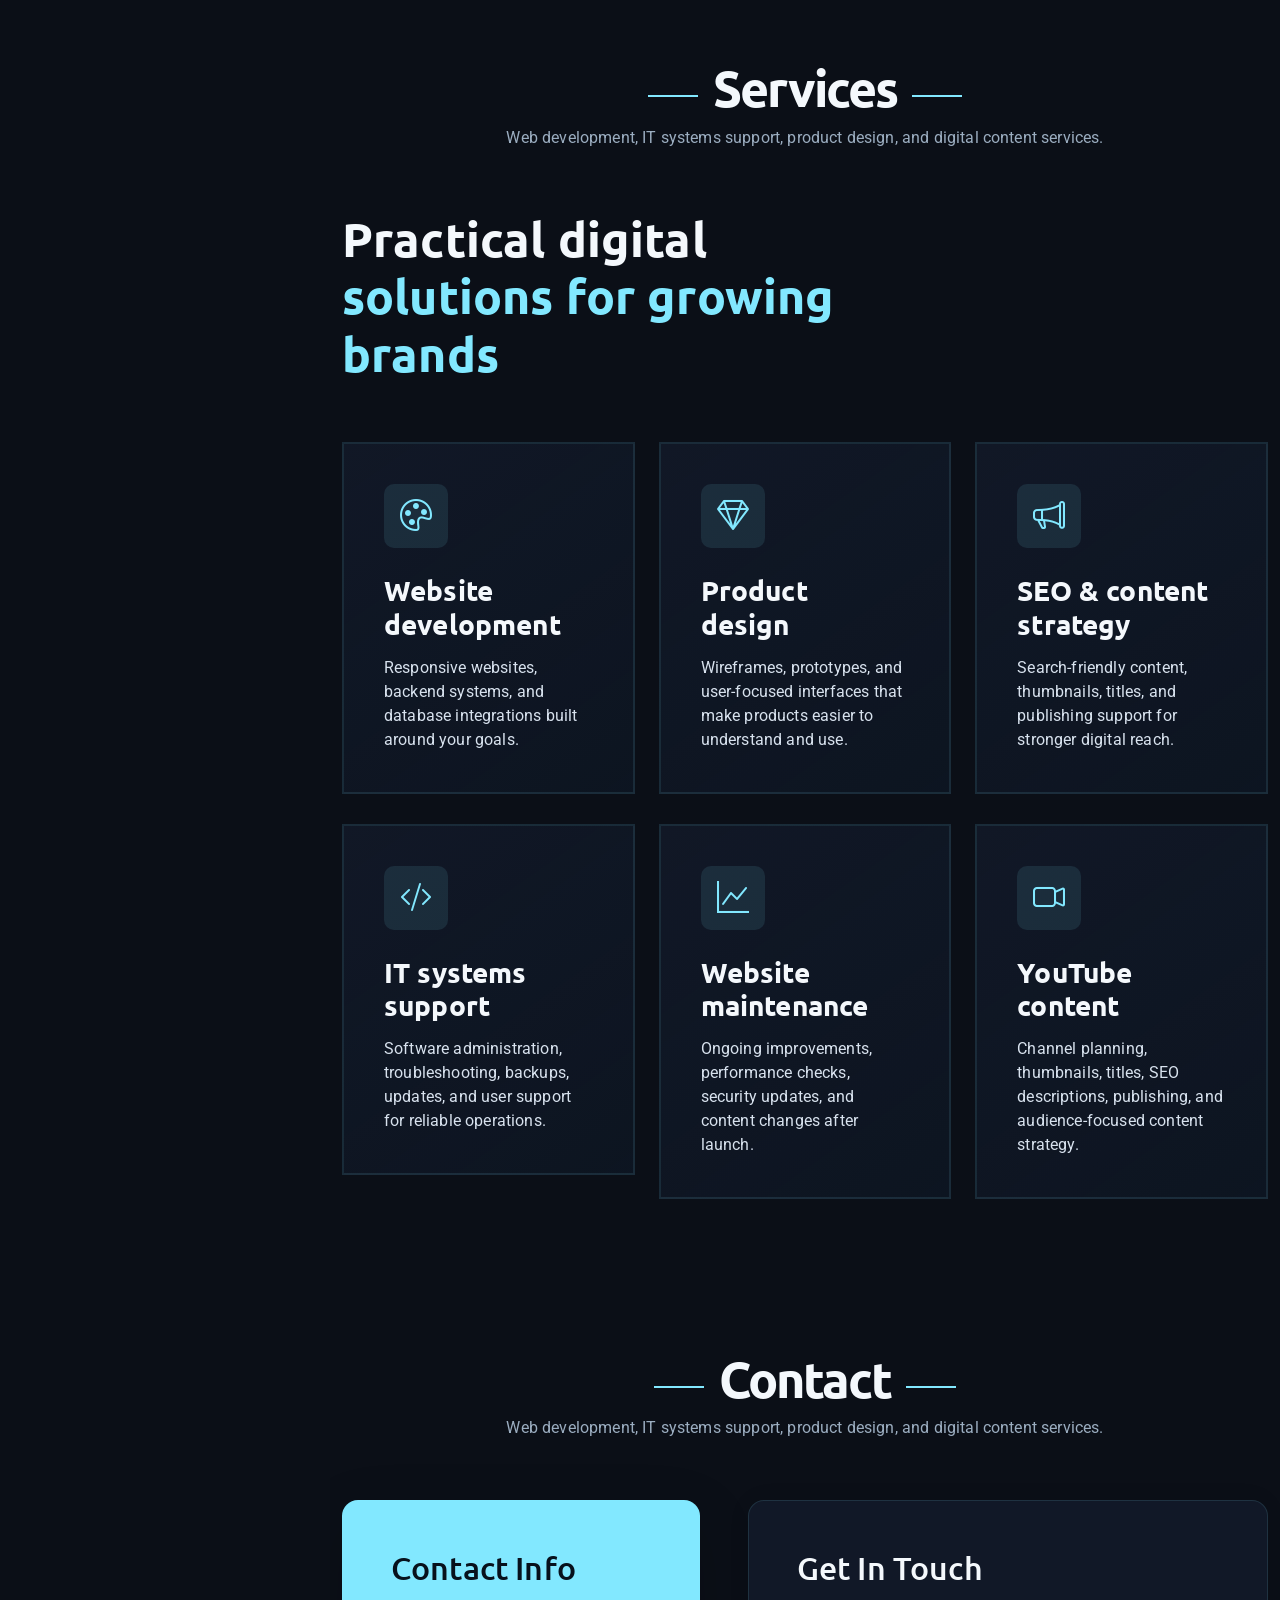
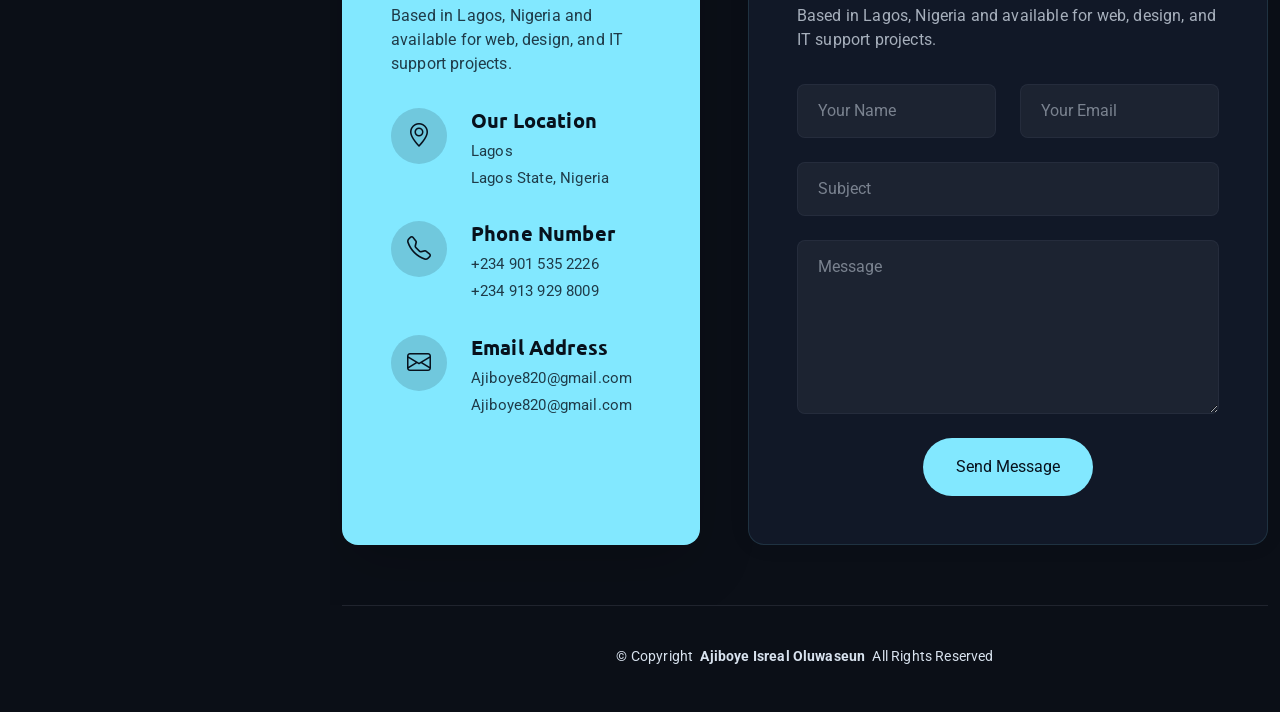
==== commit 747894b3: "Update web projects stat from 3 to 8" ====
--- a/index.html
+++ b/index.html
@@ -169,7 +169,7 @@
                   <div class="stat-label">Years of Experience</div>
                 </div>
                 <div class="stat-item">
-                  <div class="stat-number">3</div>
+                  <div class="stat-number">8+</div>
                   <div class="stat-label">Web Projects</div>
                 </div>
                 <div class="stat-item">
